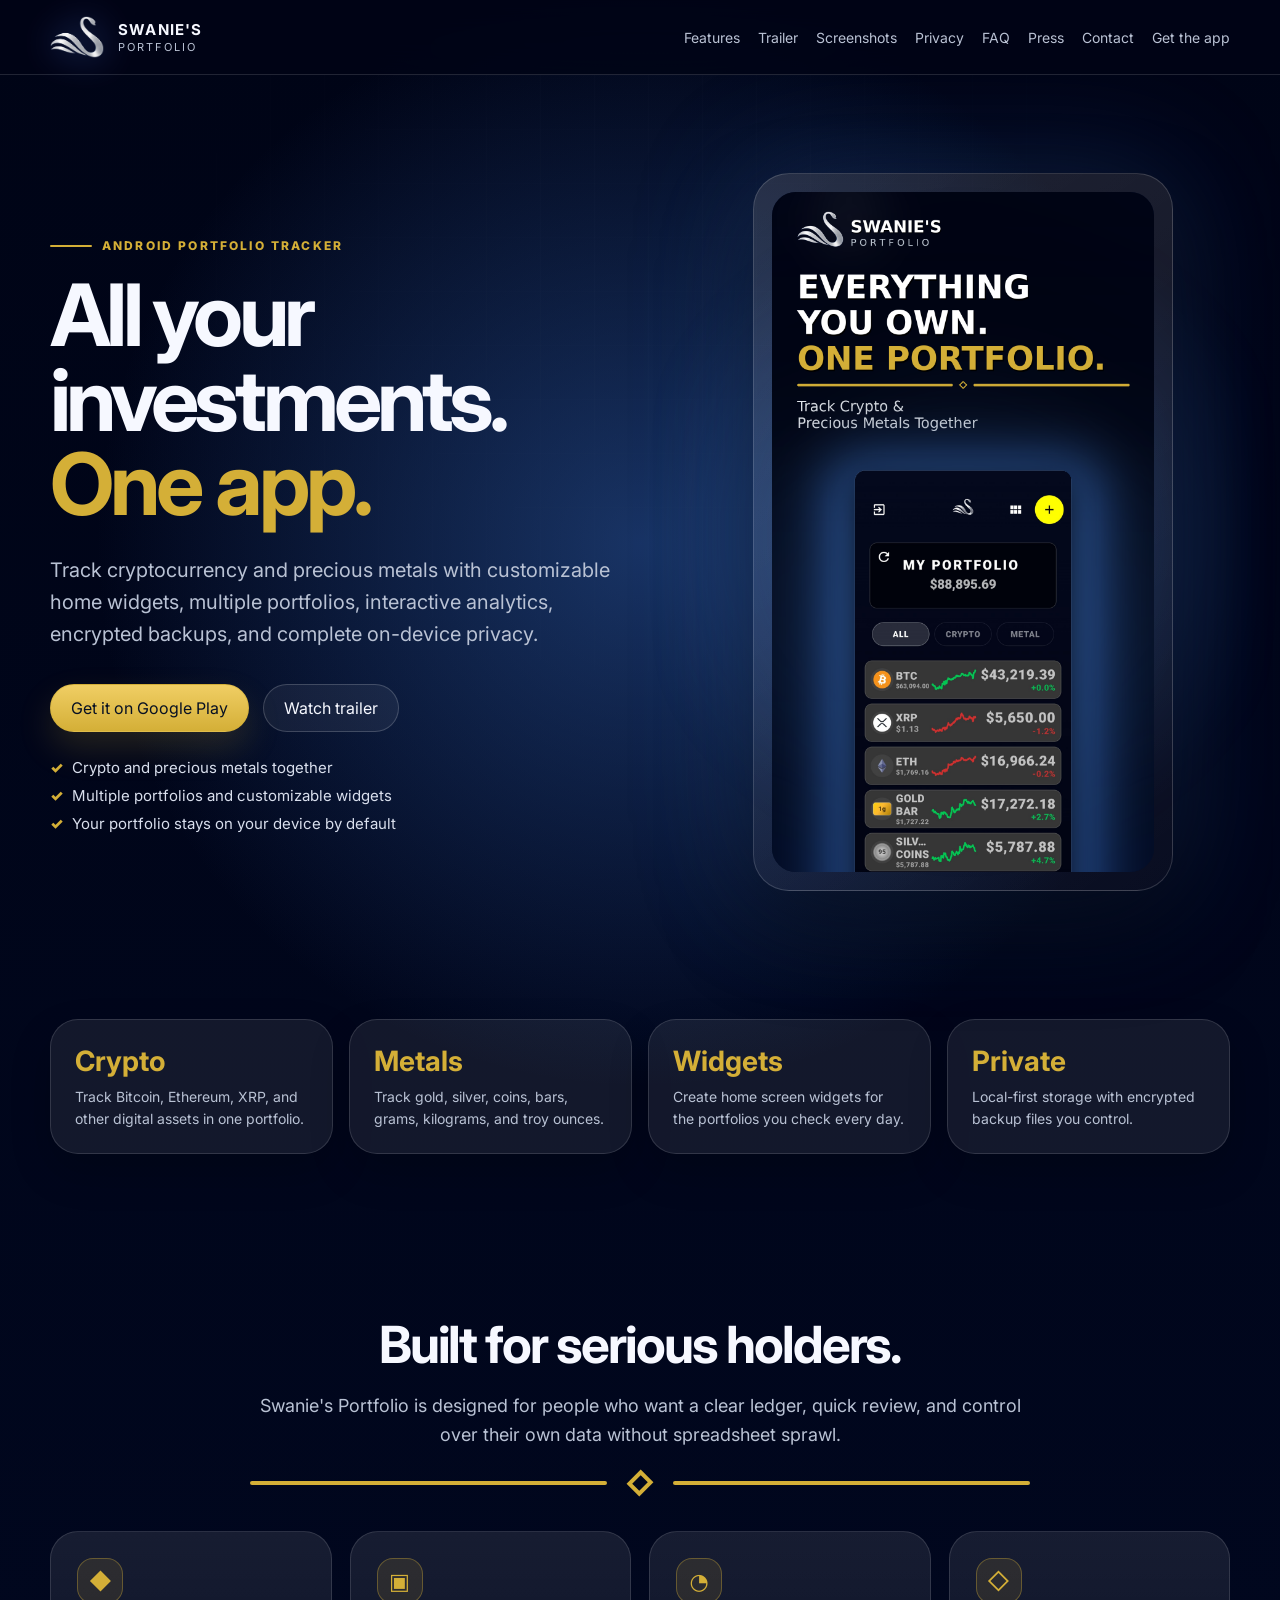
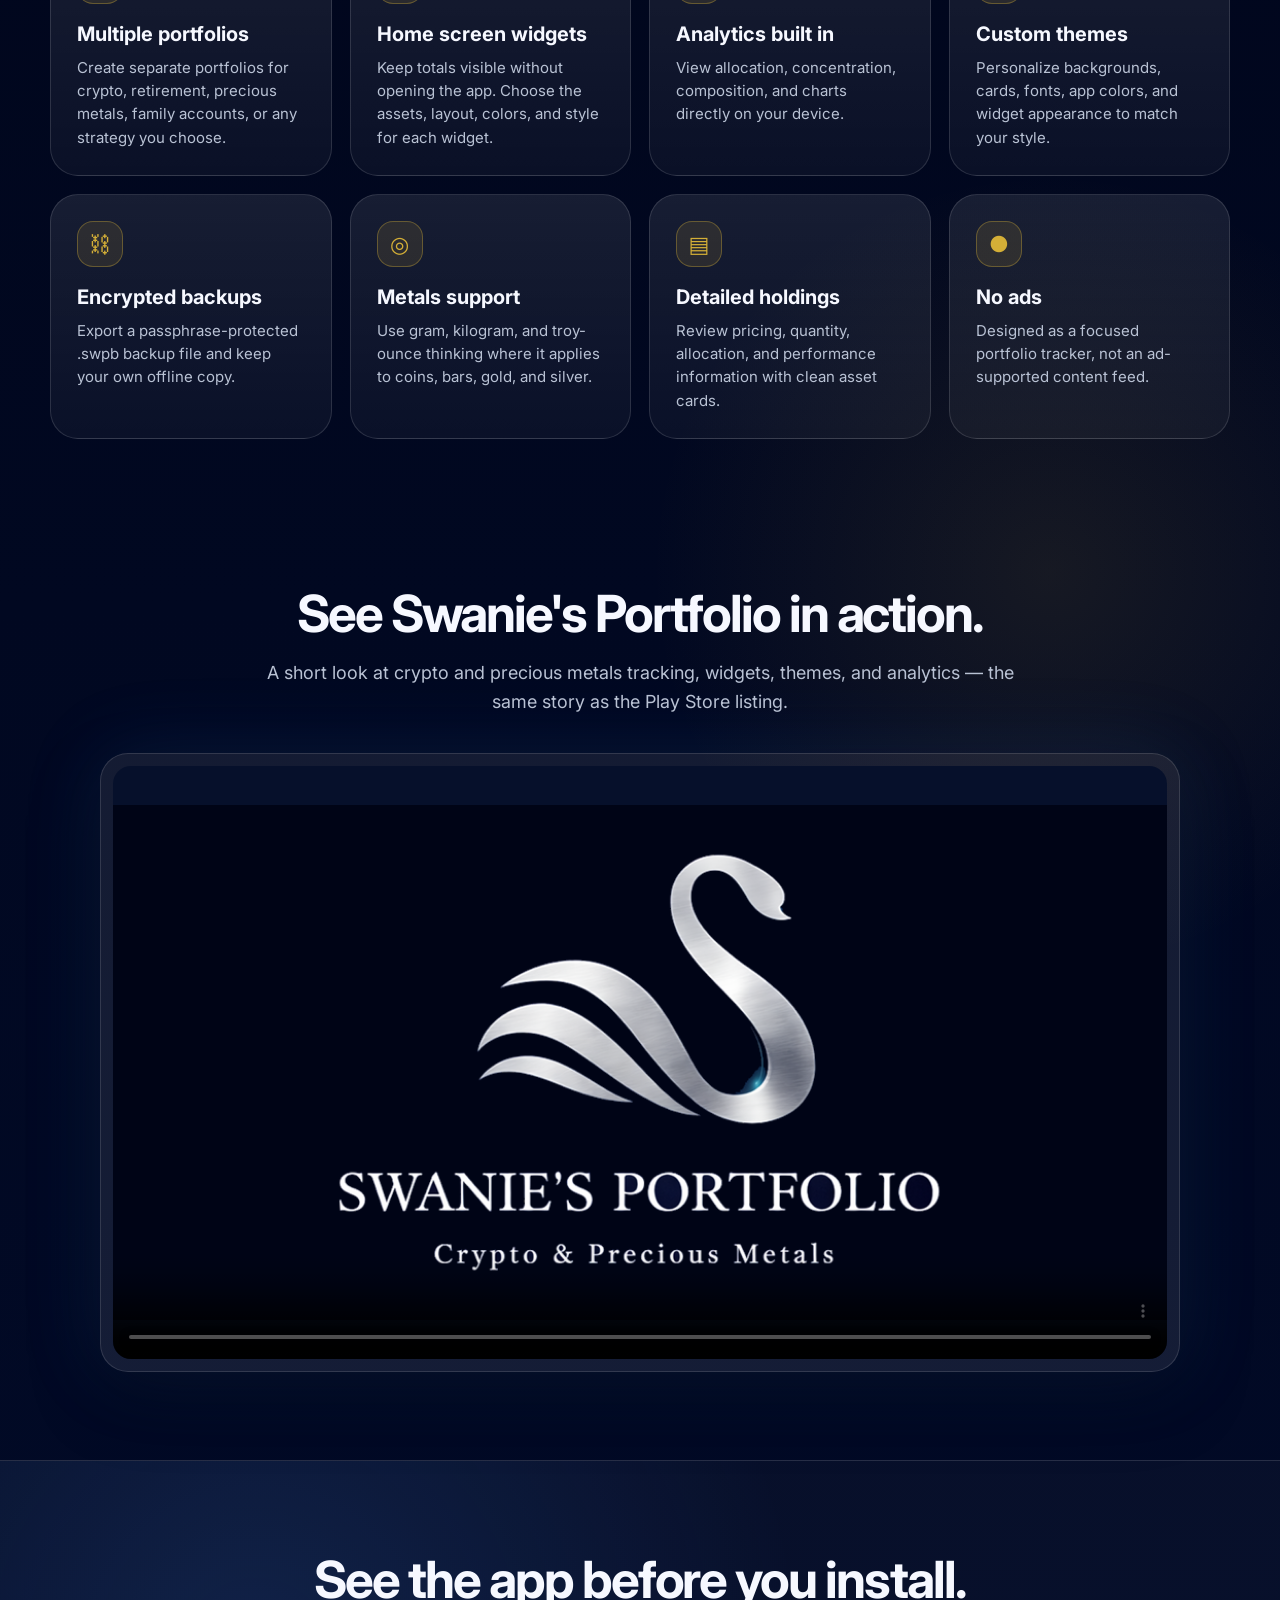
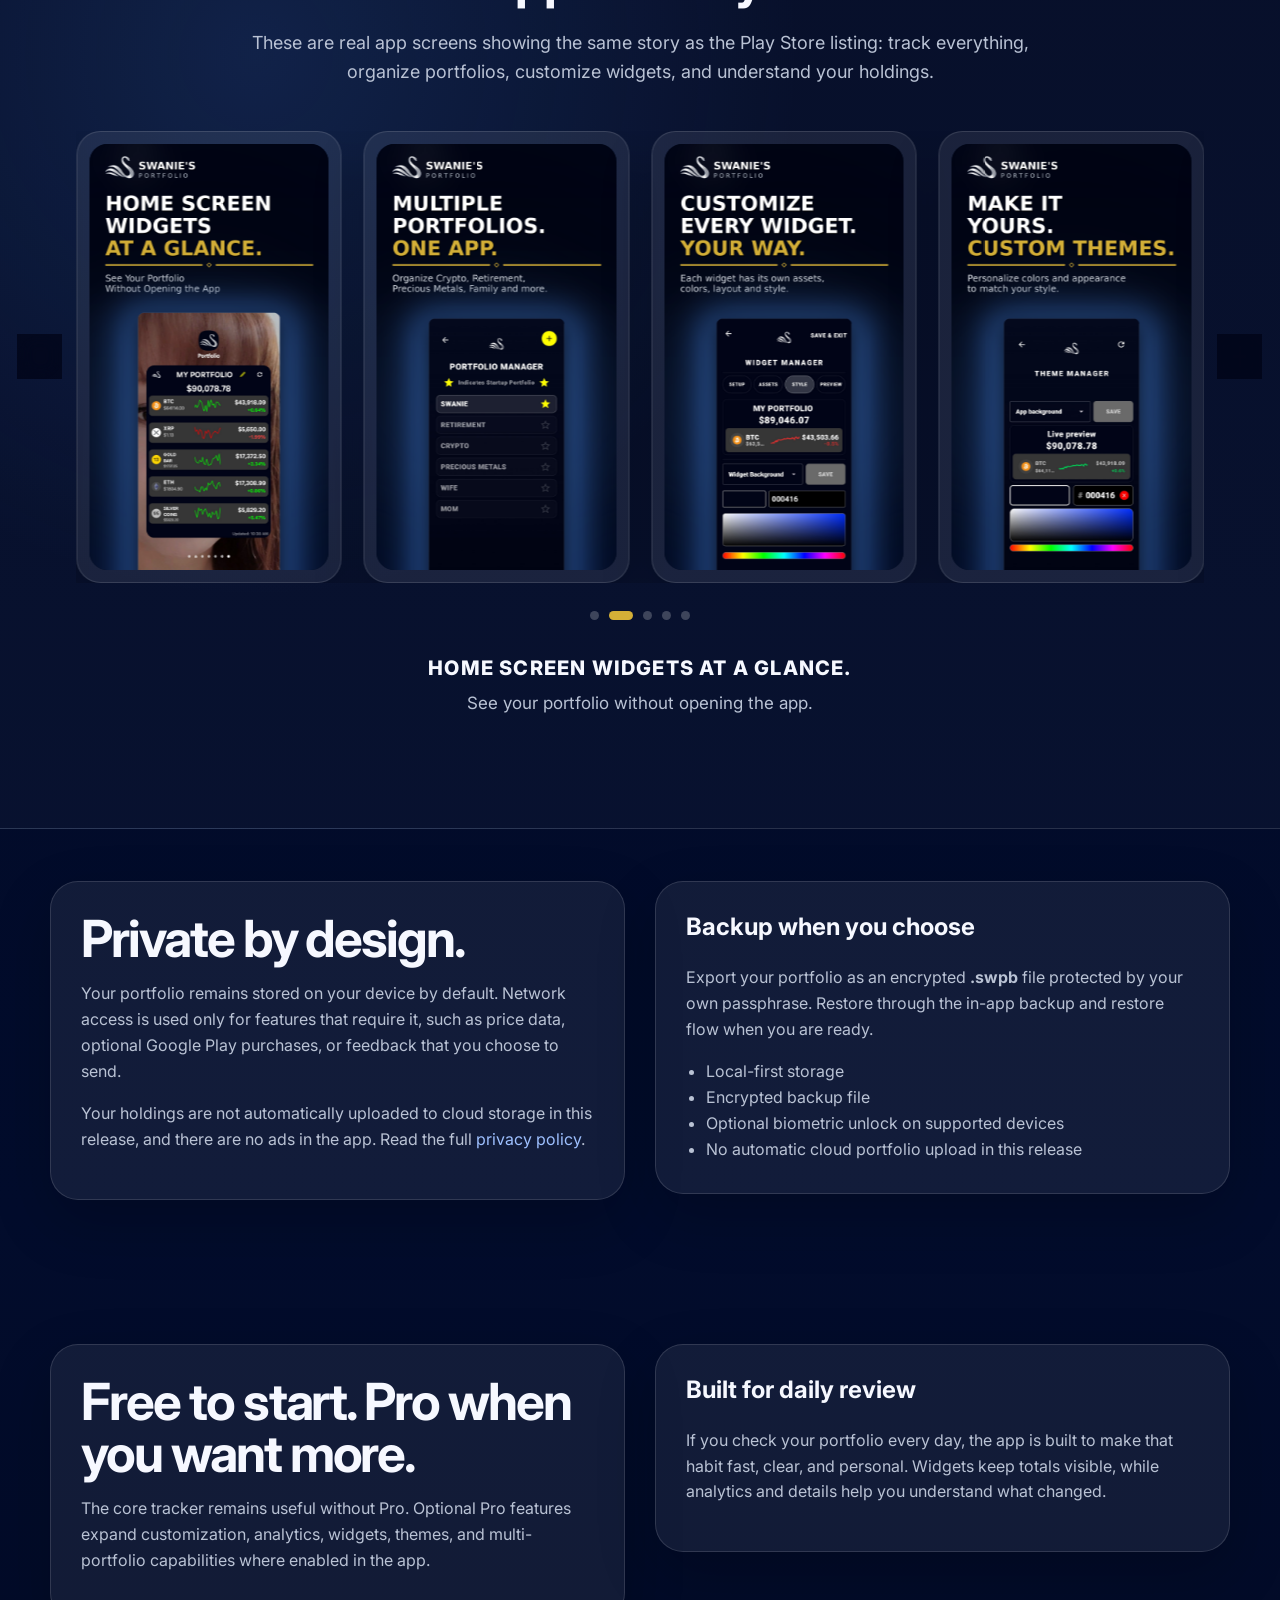
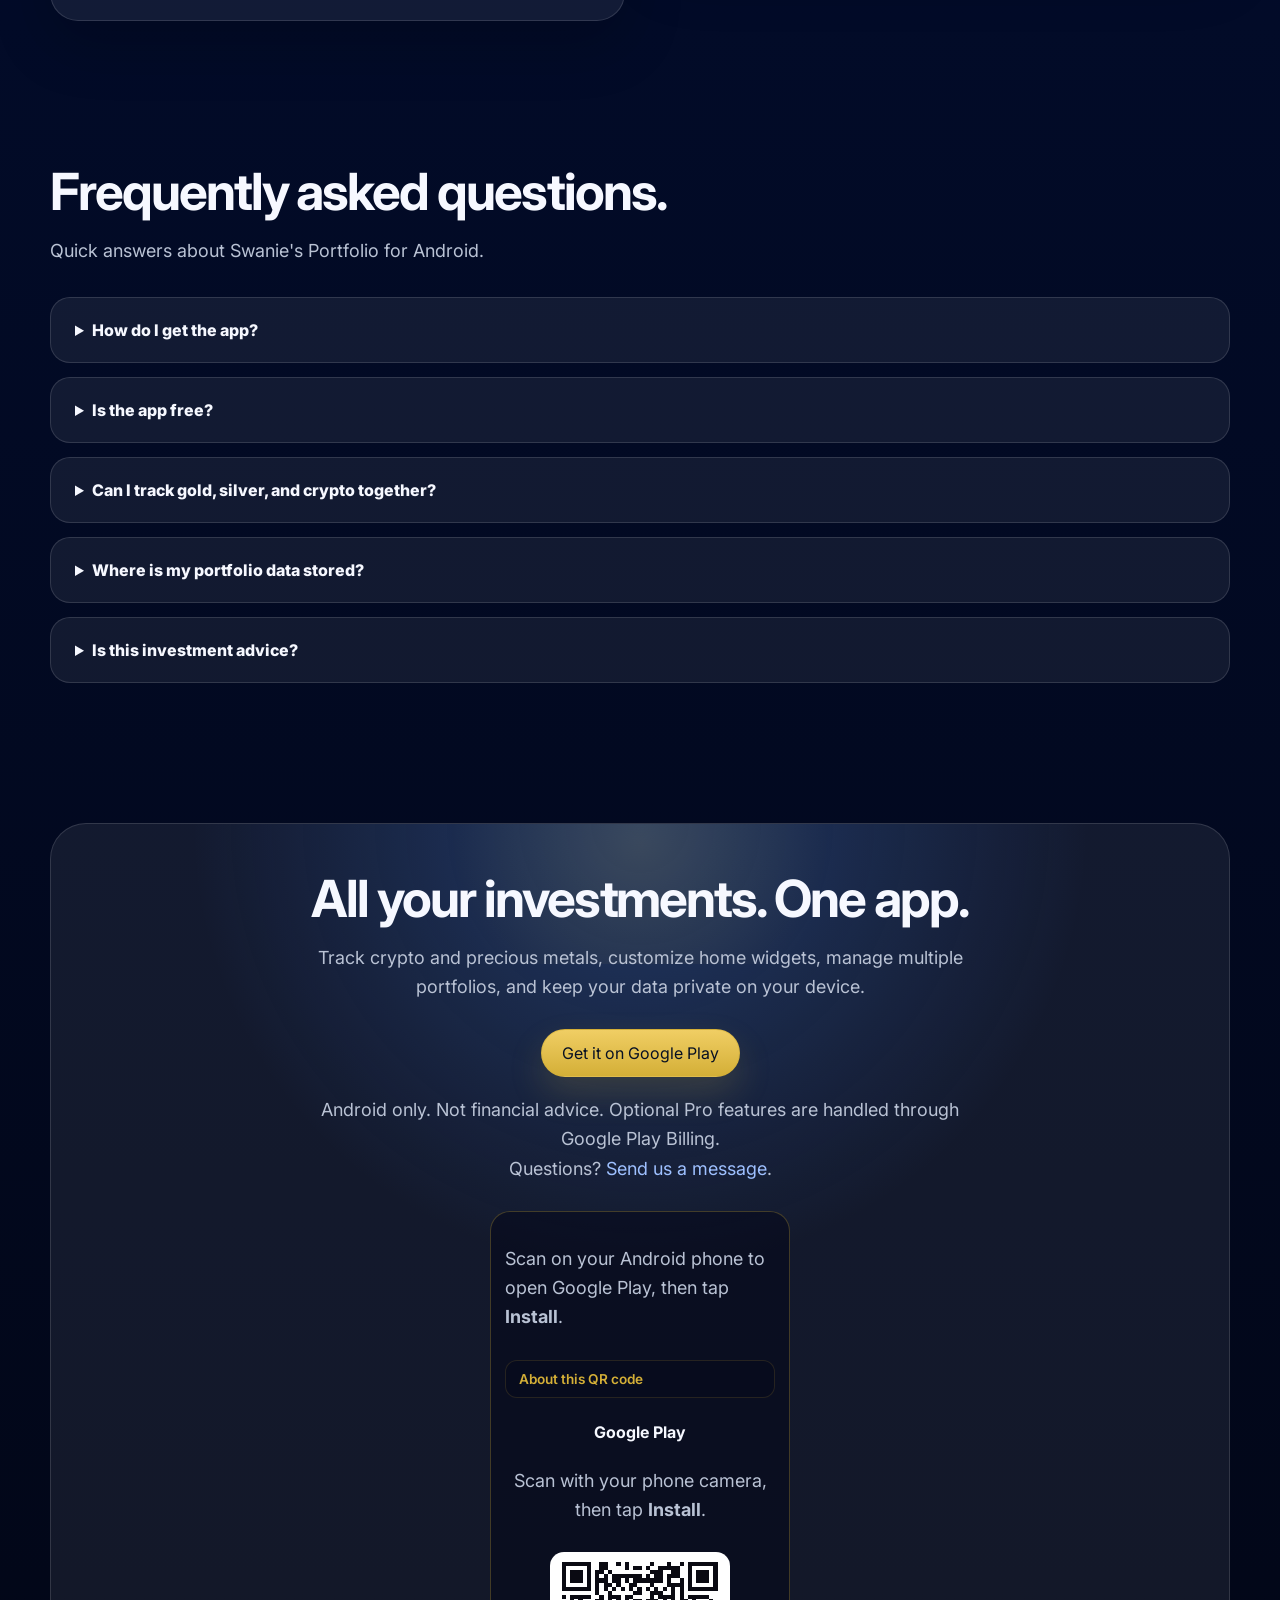
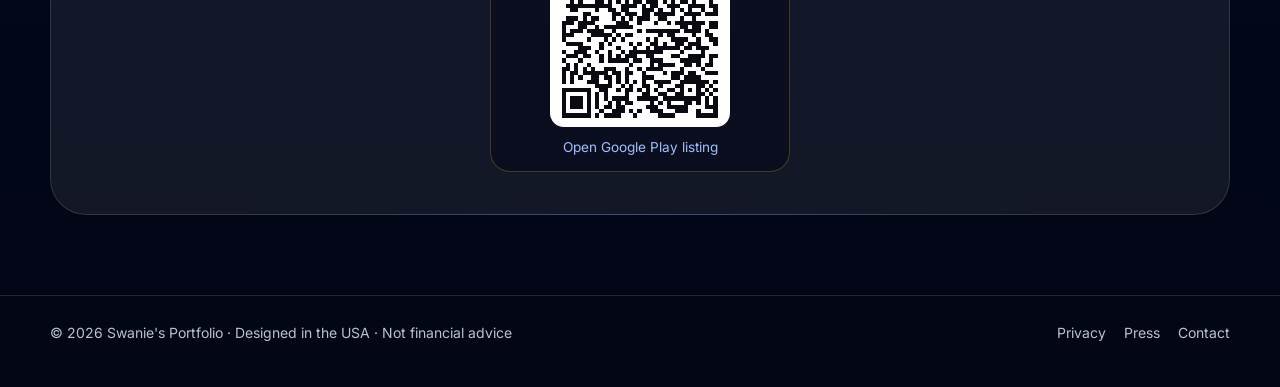
==== website/index.html @ 0652bad6 "Website: add landscape/portrait trailer section Serve landscape trailer on desktop and portrait on m" ====
<!DOCTYPE html>
<html lang="en">
<head>
  <meta charset="UTF-8" />
  <meta name="viewport" content="width=device-width, initial-scale=1" />
  <meta name="description" content="Swanie's Portfolio — Android app to track crypto and precious metals in one portfolio. Local-first vault, home-screen widgets, analytics, and encrypted backup you control." />
  <meta name="theme-color" content="#000416" />
  <link rel="canonical" href="https://swaniedesigns.com/" />
  <meta name="robots" content="index, follow" />
  <!-- Google Search Console: paste token from Search Console → HTML tag; remove comment markers. See docs/SEARCH_CONSOLE_SETUP.md -->
  <!-- <meta name="google-site-verification" content="PASTE_TOKEN_HERE" /> -->
  <meta property="og:type" content="website" />
  <meta property="og:site_name" content="Swanie's Portfolio" />
  <meta property="og:title" content="Swanie's Portfolio — Crypto &amp; precious metals tracker for Android" />
  <meta property="og:description" content="Track crypto and precious metals together. Local-first Android portfolio with widgets, analytics, and encrypted backup on your device." />
  <meta property="og:url" content="https://swaniedesigns.com/" />
  <meta property="og:image" content="https://swaniedesigns.com/play_store_feature_graphic_1024x500.png" />
  <meta property="og:image:width" content="1024" />
  <meta property="og:image:height" content="500" />
  <meta name="twitter:card" content="summary_large_image" />
  <meta name="twitter:title" content="Swanie's Portfolio — Crypto &amp; precious metals" />
  <meta name="twitter:description" content="Android portfolio app for crypto and bullion. Local-first command center for serious holders." />
  <meta name="twitter:image" content="https://swaniedesigns.com/play_store_feature_graphic_1024x500.png" />
  <link rel="icon" type="image/png" href="favicon-tab.png?v=2" />
  <link rel="apple-touch-icon" href="favicon-tab.png?v=2" />
  <title>Swanie's Portfolio — Crypto &amp; precious metals tracker (Android)</title>
  <script type="application/ld+json">
  {
    "@context": "https://schema.org",
    "@graph": [
      {
        "@type": "Organization",
        "@id": "https://swaniedesigns.com/#organization",
        "name": "Swanie Designs",
        "url": "https://swaniedesigns.com/",
        "logo": "https://swaniedesigns.com/play_store_app_icon_512.png"
      },
      {
        "@type": "WebSite",
        "@id": "https://swaniedesigns.com/#website",
        "url": "https://swaniedesigns.com/",
        "name": "Swanie's Portfolio",
        "publisher": { "@id": "https://swaniedesigns.com/#organization" }
      },
      {
        "@type": "SoftwareApplication",
        "name": "Swanie's Portfolio",
        "operatingSystem": "Android",
        "applicationCategory": "FinanceApplication",
        "description": "Local-first Android portfolio tracker for cryptocurrency and precious metals with home-screen widgets, analytics, and encrypted backup.",
        "offers": {
          "@type": "Offer",
          "price": "0",
          "priceCurrency": "USD",
          "availability": "https://schema.org/InStock"
        },
        "downloadUrl": "https://play.google.com/store/apps/details?id=com.swanie.portfolio",
        "softwareVersion": "1.0.30",
        "author": { "@id": "https://swaniedesigns.com/#organization" }
      }
    ]
  }
  </script>
  <link rel="preconnect" href="https://fonts.googleapis.com" />
  <link rel="preconnect" href="https://fonts.gstatic.com" crossorigin />
  <link href="https://fonts.googleapis.com/css2?family=Inter:wght@400;500;600;700;800&display=swap" rel="stylesheet" />
  <link rel="stylesheet" href="styles.css?v=20260712a1" />
</head>
<body>
  <header class="nav">
    <div class="wrap nav-inner">
      <a class="brand" href="#top" aria-label="Swanie's Portfolio home">
        <img src="images/swan-no-background.png" alt="" width="54" height="54" />
        <span class="brand-title"><strong>SWANIE'S</strong><span>PORTFOLIO</span></span>
      </a>
      <nav class="nav-links" aria-label="Main navigation">
        <a href="#features">Features</a>
        <a href="#trailer">Trailer</a>
        <a href="#screenshots">Screenshots</a>
        <a href="privacy.html">Privacy</a>
        <a href="#faq">FAQ</a>
        <a href="press.html">Press</a>
        <a href="contact.html">Contact</a>
        <a href="#download">Get the app</a>
      </nav>
    </div>
  </header>

  <main id="top">
    <section class="hero">
      <div class="wrap hero-grid">
        <div>
          <div class="eyebrow">Android portfolio tracker</div>
          <h1>All your investments.<span>One app.</span></h1>
          <p class="hero-copy">Track cryptocurrency and precious metals with customizable home widgets, multiple portfolios, interactive analytics, encrypted backups, and complete on-device privacy.</p>
          <div class="hero-actions">
            <a class="btn" id="play-cta" href="https://play.google.com/store/apps/details?id=com.swanie.portfolio" target="_blank" rel="noopener">Get it on Google Play</a>
            <a class="btn secondary" href="#trailer">Watch trailer</a>
          </div>
          <div class="trust" aria-label="Key benefits">
            <span>Crypto and precious metals together</span>
            <span>Multiple portfolios and customizable widgets</span>
            <span>Your portfolio stays on your device by default</span>
          </div>
        </div>
        <div class="phone-card" aria-label="Swanie's Portfolio app screenshot">
          <img src="images/PlayStore_01_Everything_You_Own_One_Portfolio.png" alt="Swanie's Portfolio holdings dashboard showing crypto and precious metals" width="1240" height="2208" />
        </div>
      </div>
    </section>

    <section class="stats">
      <div class="wrap stats-grid">
        <div class="stat"><strong>Crypto</strong><span>Track Bitcoin, Ethereum, XRP, and other digital assets in one portfolio.</span></div>
        <div class="stat"><strong>Metals</strong><span>Track gold, silver, coins, bars, grams, kilograms, and troy ounces.</span></div>
        <div class="stat"><strong>Widgets</strong><span>Create home screen widgets for the portfolios you check every day.</span></div>
        <div class="stat"><strong>Private</strong><span>Local-first storage with encrypted backup files you control.</span></div>
      </div>
    </section>

    <section id="features">
      <div class="wrap">
        <div class="section-head center">
          <h2>Built for serious holders.</h2>
          <p>Swanie's Portfolio is designed for people who want a clear ledger, quick review, and control over their own data without spreadsheet sprawl.</p>
          <div class="gold-line"><span class="diamond" aria-hidden="true"></span></div>
        </div>
        <div class="features">
          <article class="feature-card"><div class="icon" aria-hidden="true">◆</div><h3>Multiple portfolios</h3><p>Create separate portfolios for crypto, retirement, precious metals, family accounts, or any strategy you choose.</p></article>
          <article class="feature-card"><div class="icon" aria-hidden="true">▣</div><h3>Home screen widgets</h3><p>Keep totals visible without opening the app. Choose the assets, layout, colors, and style for each widget.</p></article>
          <article class="feature-card"><div class="icon" aria-hidden="true">◔</div><h3>Analytics built in</h3><p>View allocation, concentration, composition, and charts directly on your device.</p></article>
          <article class="feature-card"><div class="icon" aria-hidden="true">◇</div><h3>Custom themes</h3><p>Personalize backgrounds, cards, fonts, app colors, and widget appearance to match your style.</p></article>
          <article class="feature-card"><div class="icon" aria-hidden="true">⛓</div><h3>Encrypted backups</h3><p>Export a passphrase-protected .swpb backup file and keep your own offline copy.</p></article>
          <article class="feature-card"><div class="icon" aria-hidden="true">◎</div><h3>Metals support</h3><p>Use gram, kilogram, and troy-ounce thinking where it applies to coins, bars, gold, and silver.</p></article>
          <article class="feature-card"><div class="icon" aria-hidden="true">▤</div><h3>Detailed holdings</h3><p>Review pricing, quantity, allocation, and performance information with clean asset cards.</p></article>
          <article class="feature-card"><div class="icon" aria-hidden="true">●</div><h3>No ads</h3><p>Designed as a focused portfolio tracker, not an ad-supported content feed.</p></article>
        </div>
      </div>
    </section>

    <section id="trailer" class="trailer">
      <div class="wrap">
        <div class="section-head center">
          <h2>See Swanie's Portfolio in action.</h2>
          <p>A short look at crypto and precious metals tracking, widgets, themes, and analytics — the same story as the Play Store listing.</p>
        </div>
        <div class="trailer-stage" id="trailer-stage">
          <div class="trailer-frame trailer-frame-landscape" data-trailer-variant="landscape">
            <video
              id="trailer-video-landscape"
              class="trailer-video"
              controls
              playsinline
              preload="metadata"
              poster="play_store_feature_graphic_1024x500.png"
              width="1920"
              height="1080"
            >
              <source src="marketing/trailer_landscape_1920x1080.mp4" type="video/mp4" />
            </video>
          </div>
          <div class="trailer-frame trailer-frame-portrait" data-trailer-variant="portrait" hidden>
            <video
              id="trailer-video-portrait"
              class="trailer-video"
              controls
              playsinline
              preload="none"
              poster="images/feature_graphic_vertical_1080x1920.png"
              width="1080"
              height="1920"
            >
              <source src="marketing/trailer_portrait_1080x1920.mp4" type="video/mp4" />
            </video>
          </div>
        </div>
      </div>
    </section>

    <section id="screenshots" class="showcase">
      <div class="wrap">
        <div class="section-head center">
          <h2>See the app before you install.</h2>
          <p>These are real app screens showing the same story as the Play Store listing: track everything, organize portfolios, customize widgets, and understand your holdings.</p>
        </div>
      </div>
      <div class="shot-carousel" id="shot-carousel" tabindex="0" aria-roledescription="carousel" aria-label="App screenshots">
        <div class="shot-carousel-row">
          <button type="button" class="shot-carousel-arrow shot-carousel-prev" aria-label="Previous screenshot" aria-controls="shot-carousel-track">
            <span aria-hidden="true">&#10094;</span>
          </button>
          <div class="shot-carousel-viewport">
            <div class="shot-carousel-track" id="shot-carousel-track">
              <figure class="shot shot-slide" data-title="Everything you own. One portfolio." data-desc="Crypto and precious metals together in one clear view.">
                <button type="button" class="shot-zoom" aria-label="Enlarge screenshot: Everything you own. One portfolio."><img src="images/PlayStore_01_Everything_You_Own_One_Portfolio.png" alt="Everything you own in one portfolio screenshot" width="1240" height="2208" loading="eager" /></button>
              </figure>
              <figure class="shot shot-slide" data-title="Home screen widgets at a glance." data-desc="See your portfolio without opening the app.">
                <button type="button" class="shot-zoom" aria-label="Enlarge screenshot: Home screen widgets at a glance"><img src="images/PlayStore_02_Home_Screen_Widget_FINAL_v2.png" alt="Home screen widget screenshot" width="1240" height="2208" loading="eager" /></button>
              </figure>
              <figure class="shot shot-slide" data-title="Multiple portfolios." data-desc="Retirement, crypto, metals, family, and more.">
                <button type="button" class="shot-zoom" aria-label="Enlarge screenshot: Multiple portfolios"><img src="images/PlayStore_03_Multiple_Portfolios_One_App.png" alt="Multiple portfolios screenshot" width="1240" height="2208" loading="eager" /></button>
              </figure>
              <figure class="shot shot-slide" data-title="Customize every widget." data-desc="Choose assets, colors, layout, and style for each widget.">
                <button type="button" class="shot-zoom" aria-label="Enlarge screenshot: Customize every widget"><img src="images/PlayStore_04_Customize_Every_Widget.png" alt="Customize every widget screenshot" width="1240" height="2208" loading="eager" /></button>
              </figure>
              <figure class="shot shot-slide" data-title="Make it yours. Custom themes." data-desc="Personalize backgrounds, cards, fonts, and app colors.">
                <button type="button" class="shot-zoom" aria-label="Enlarge screenshot: Make it yours. Custom themes."><img src="images/PlayStore_05_Personalize_Your_App.png" alt="Custom themes screenshot" width="1240" height="2208" loading="lazy" /></button>
              </figure>
              <figure class="shot shot-slide" data-title="Powerful analytics built in." data-desc="Allocation, charts, and insights directly on your device.">
                <button type="button" class="shot-zoom" aria-label="Enlarge screenshot: Powerful analytics built in"><img src="images/PlayStore_06_Powerful_Analytics.png" alt="Powerful analytics screenshot" width="1240" height="2208" loading="lazy" /></button>
              </figure>
              <figure class="shot shot-slide" data-title="Visualize your holdings in seconds." data-desc="Understand allocation and diversification at a glance.">
                <button type="button" class="shot-zoom" aria-label="Enlarge screenshot: Visualize your holdings in seconds"><img src="images/PlayStore_07_PieChart.png" alt="Visualize your holdings screenshot" width="1240" height="2208" loading="lazy" /></button>
              </figure>
              <figure class="shot shot-slide" data-title="Detailed holdings at a glance." data-desc="Track every asset with pricing, quantity, and context.">
                <button type="button" class="shot-zoom" aria-label="Enlarge screenshot: Detailed holdings at a glance"><img src="images/PlayStore_08_Detailed_Holdings.png" alt="Detailed holdings screenshot" width="1240" height="2208" loading="lazy" /></button>
              </figure>
            </div>
          </div>
          <button type="button" class="shot-carousel-arrow shot-carousel-next" aria-label="Next screenshot" aria-controls="shot-carousel-track">
            <span aria-hidden="true">&#10095;</span>
          </button>
        </div>
        <div class="shot-carousel-dots" id="shot-carousel-dots" role="tablist" aria-label="Screenshot pages"></div>
        <div class="shot-carousel-caption" aria-live="polite">
          <h3 class="shot-caption-title" id="shot-caption-title">Everything you own. One portfolio.</h3>
          <p class="shot-caption-desc" id="shot-caption-desc">Crypto and precious metals together in one clear view.</p>
        </div>
      </div>
    </section>

    <section id="privacy">
      <div class="wrap split">
        <div class="panel">
          <h2>Private by design.</h2>
          <p>Your portfolio remains stored on your device by default. Network access is used only for features that require it, such as price data, optional Google Play purchases, or feedback that you choose to send.</p>
          <p>Your holdings are not automatically uploaded to cloud storage in this release, and there are no ads in the app. Read the full <a href="privacy.html" style="color:var(--link)">privacy policy</a>.</p>
        </div>
        <div class="panel">
          <h3>Backup when you choose</h3>
          <p>Export your portfolio as an encrypted <strong>.swpb</strong> file protected by your own passphrase. Restore through the in-app backup and restore flow when you are ready.</p>
          <ul>
            <li>Local-first storage</li>
            <li>Encrypted backup file</li>
            <li>Optional biometric unlock on supported devices</li>
            <li>No automatic cloud portfolio upload in this release</li>
          </ul>
        </div>
      </div>
    </section>

    <section id="pro">
      <div class="wrap split">
        <div class="panel">
          <h2>Free to start. Pro when you want more.</h2>
          <p>The core tracker remains useful without Pro. Optional Pro features expand customization, analytics, widgets, themes, and multi-portfolio capabilities where enabled in the app.</p>
        </div>
        <div class="panel">
          <h3>Built for daily review</h3>
          <p>If you check your portfolio every day, the app is built to make that habit fast, clear, and personal. Widgets keep totals visible, while analytics and details help you understand what changed.</p>
        </div>
      </div>
    </section>

    <section id="faq">
      <div class="wrap">
        <div class="section-head">
          <h2>Frequently asked questions.</h2>
          <p>Quick answers about Swanie's Portfolio for Android.</p>
        </div>
        <div class="faq">
          <details><summary>How do I get the app?</summary><p>Swanie's Portfolio is available on <a href="https://play.google.com/store/apps/details?id=com.swanie.portfolio" style="color:var(--link)">Google Play</a> for Android. Use the Google Play button on this page to open the store listing.</p></details>
          <details><summary>Is the app free?</summary><p>Yes. The app is free to install. Optional Pro features are available through Google Play Billing where offered.</p></details>
          <details><summary>Can I track gold, silver, and crypto together?</summary><p>Yes. The app supports cryptocurrency and precious metals in one portfolio, including metals units such as grams, kilograms, and troy ounces.</p></details>
          <details><summary>Where is my portfolio data stored?</summary><p>Portfolio data is stored locally on your device by default. You can export an encrypted backup file when you want your own backup copy.</p></details>
          <details><summary>Is this investment advice?</summary><p>No. Swanie's Portfolio is a tracking and organization tool. It is not a broker, bank, or investment adviser. Always verify critical decisions independently.</p></details>
        </div>
      </div>
    </section>

    <section id="download" class="cta">
      <div class="wrap">
        <div class="cta-box">
          <h2>All your investments. One app.</h2>
          <p>Track crypto and precious metals, customize home widgets, manage multiple portfolios, and keep your data private on your device.</p>
          <a class="btn" id="play-cta-bottom" href="https://play.google.com/store/apps/details?id=com.swanie.portfolio" target="_blank" rel="noopener">Get it on Google Play</a>
          <p class="note">Android only. Not financial advice. Optional Pro features are handled through Google Play Billing.<br />Questions? <a href="contact.html" style="color:var(--link)">Send us a message</a>.</p>
          <div class="qr-deck" id="qr-deck">
            <p class="qr-deck-intro">Scan on your Android phone to open Google Play, then tap <strong>Install</strong>.</p>
            <details class="qr-help">
              <summary>About this QR code</summary>
              <div class="qr-help-body">
                <p>The code is drawn in your browser with <strong>QRCode.js</strong> (<code>website/js/qrcode.min.js</code>). No third-party QR image API is called.</p>
              </div>
            </details>
            <div class="qr-card">
              <h4 class="qr-card-title">Google Play</h4>
              <p class="qr-card-sub">Scan with your phone camera, then tap <strong>Install</strong>.</p>
              <div class="tester-qr-frame">
                <div id="tester-qr-host" class="qr-host" aria-label="QR code for Google Play listing"></div>
              </div>
              <a id="tester-qr-fallback" class="tester-qr-link" href="https://play.google.com/store/apps/details?id=com.swanie.portfolio">Open Google Play listing</a>
            </div>
          </div>
        </div>
      </div>
    </section>
  </main>

  <dialog id="shot-lightbox" class="shot-lightbox" aria-label="Enlarged screenshot">
    <button type="button" class="shot-lightbox-close" aria-label="Close enlarged screenshot">&times;</button>
    <img src="" alt="" id="shot-lightbox-img" />
  </dialog>

  <footer class="footer">
    <div class="wrap footer-inner">
      <div>© <span id="y"></span> Swanie's Portfolio · Designed in the USA · Not financial advice</div>
      <div>
        <a href="privacy.html">Privacy</a>
        <a href="press.html">Press</a>
        <a href="contact.html">Contact</a>
      </div>
    </div>
  </footer>

  <script src="js/qrcode.min.js"></script>
  <script src="js/shot-carousel.js?v=20260709e1"></script>
  <script>
    const PLAY_URL = "https://play.google.com/store/apps/details?id=com.swanie.portfolio";

    function wireCta(id, url) {
      const el = document.getElementById(id);
      if (!el || !url || !/^https?:\/\//.test(url)) return;
      el.href = url;
    }

    wireCta("play-cta", PLAY_URL);
    wireCta("play-cta-bottom", PLAY_URL);
    document.getElementById("y").textContent = new Date().getFullYear();

    function qrPixelSize(hostEl) {
      var frame = hostEl && hostEl.closest ? hostEl.closest(".tester-qr-frame") : null;
      if (frame && frame.getBoundingClientRect) {
        var w = Math.floor(frame.getBoundingClientRect().width);
        if (w > 24) return Math.max(108, Math.min(168, w - 24));
      }
      return 148;
    }

    function drawQr(hostId, text) {
      var el = document.getElementById(hostId);
      if (!el || typeof QRCode === "undefined") return;
      el.innerHTML = "";
      new QRCode(el, {
        text: text,
        width: qrPixelSize(el),
        height: qrPixelSize(el),
        colorDark: "#0a0a12",
        colorLight: "#ffffff",
        correctLevel: QRCode.CorrectLevel.M
      });
    }

    function wireTesterQr(url) {
      var fallback = document.getElementById("tester-qr-fallback");
      if (url && /^https?:\/\//.test(url)) {
        drawQr("tester-qr-host", url);
        if (fallback) fallback.href = url;
      }
    }

    wireTesterQr(PLAY_URL);

    var qrResizeTimer = null;
    window.addEventListener("resize", function () {
      window.clearTimeout(qrResizeTimer);
      qrResizeTimer = window.setTimeout(function () { wireTesterQr(PLAY_URL); }, 200);
    }, { passive: true });

    (function wireTrailerVariants() {
      var landscapeFrame = document.querySelector('[data-trailer-variant="landscape"]');
      var portraitFrame = document.querySelector('[data-trailer-variant="portrait"]');
      var landscapeVideo = document.getElementById("trailer-video-landscape");
      var portraitVideo = document.getElementById("trailer-video-portrait");
      if (!landscapeFrame || !portraitFrame || !landscapeVideo || !portraitVideo) return;

      var mq = window.matchMedia("(max-width: 560px)");

      function pause(video) {
        if (!video) return;
        try { video.pause(); } catch (e) {}
      }

      function syncVariant() {
        var usePortrait = mq.matches;
        landscapeFrame.hidden = usePortrait;
        portraitFrame.hidden = !usePortrait;
        if (usePortrait) {
          pause(landscapeVideo);
          if (portraitVideo.preload === "none") portraitVideo.preload = "metadata";
        } else {
          pause(portraitVideo);
        }
      }

      syncVariant();
      if (mq.addEventListener) mq.addEventListener("change", syncVariant);
      else if (mq.addListener) mq.addListener(syncVariant);
    })();

    (function wireShotLightbox() {
      var dialog = document.getElementById("shot-lightbox");
      var lightboxImg = document.getElementById("shot-lightbox-img");
      var closeBtn = dialog && dialog.querySelector(".shot-lightbox-close");
      if (!dialog || !lightboxImg || !closeBtn) return;

      function openFromThumb(thumb) {
        lightboxImg.src = thumb.src;
        lightboxImg.alt = thumb.alt;
        if (typeof dialog.showModal === "function") dialog.showModal();
      }

      document.querySelectorAll(".shot-zoom").forEach(function (btn) {
        btn.addEventListener("click", function () {
          var thumb = btn.querySelector("img");
          if (thumb) openFromThumb(thumb);
        });
      });

      closeBtn.addEventListener("click", function () { dialog.close(); });
      dialog.addEventListener("click", function (e) {
        if (e.target === dialog) dialog.close();
      });
      dialog.addEventListener("cancel", function () { lightboxImg.src = ""; });
    })();
  </script>
</body>
</html>
---- website/styles.css ----
/* Swanie's Portfolio — navy & gold brand theme (2026) */

:root {
  --bg: #000416;
  --bg2: #020c2c;
  --card: rgba(255, 255, 255, 0.075);
  --line: rgba(255, 255, 255, 0.13);
  --text: #f6f8ff;
  --muted: #b9c2d4;
  --gold: #d4af37;
  --link: #9ec0ff;
  --shadow: rgba(0, 0, 0, 0.45);
  --max: 1180px;
  --radius: 28px;
  --ease-out: cubic-bezier(0.22, 0.61, 0.36, 1);
  --hover-dur: 0.28s;
}

*,
*::before,
*::after {
  box-sizing: border-box;
}

html {
  scroll-behavior: smooth;
  scroll-padding-top: 84px;
}

body {
  margin: 0;
  font-family: Inter, ui-sans-serif, system-ui, -apple-system, BlinkMacSystemFont, "Segoe UI", Roboto, Arial, sans-serif;
  color: var(--text);
  background:
    radial-gradient(circle at 50% 8%, rgba(58, 116, 205, 0.42), transparent 34rem),
    radial-gradient(circle at 82% 32%, rgba(212, 175, 55, 0.1), transparent 25rem),
    linear-gradient(180deg, var(--bg), var(--bg2) 65%, #020615);
  overflow-x: hidden;
}

a {
  color: inherit;
  text-decoration: none;
}

img {
  max-width: 100%;
  display: block;
}

.wrap {
  width: min(var(--max), calc(100% - 36px));
  margin: 0 auto;
}

/* Navigation */
.nav {
  position: sticky;
  top: 0;
  z-index: 20;
  backdrop-filter: blur(18px);
  background: rgba(0, 4, 22, 0.78);
  border-bottom: 1px solid var(--line);
}

.nav-inner {
  min-height: 74px;
  display: flex;
  align-items: center;
  justify-content: space-between;
  gap: 22px;
}

.brand {
  display: flex;
  align-items: center;
  gap: 14px;
  min-width: 220px;
  transition: opacity var(--hover-dur) var(--ease-out);
}

.brand img {
  width: 54px;
  height: 54px;
  object-fit: contain;
  filter: drop-shadow(0 0 18px rgba(88, 145, 255, 0.45));
  transition: filter var(--hover-dur) var(--ease-out);
}

.brand-title {
  line-height: 1;
}

.brand-title strong {
  display: block;
  letter-spacing: 0.08em;
  font-size: 15px;
}

.brand-title span {
  display: block;
  margin-top: 5px;
  letter-spacing: 0.18em;
  color: var(--muted);
  font-size: 11px;
}

.nav-links {
  display: flex;
  align-items: center;
  justify-content: flex-end;
  gap: 18px;
  color: var(--muted);
  font-size: 14px;
}

.nav-links a {
  position: relative;
  transition: color var(--hover-dur) var(--ease-out);
}

.nav-links a:not([aria-current="page"])::after {
  content: "";
  position: absolute;
  left: 0;
  right: 0;
  bottom: -5px;
  height: 2px;
  border-radius: 99px;
  background: var(--gold);
  transform: scaleX(0);
  transition: transform var(--hover-dur) var(--ease-out);
}

.nav-links a:not([aria-current="page"]):hover::after,
.nav-links a:not([aria-current="page"]):focus-visible::after {
  transform: scaleX(1);
}

.nav-links a[aria-current="page"] {
  font-weight: 700;
  color: var(--text);
}

.nav-links a:hover {
  color: var(--text);
}

/* Buttons */
.btn {
  display: inline-flex;
  align-items: center;
  justify-content: center;
  gap: 10px;
  min-height: 48px;
  padding: 0 20px;
  border-radius: 999px;
  border: 1px solid rgba(212, 175, 55, 0.52);
  background: linear-gradient(180deg, #f0ce64, var(--gold));
  color: #071023;
  font-weight: 800;
  box-shadow: 0 16px 34px rgba(212, 175, 55, 0.17);
  white-space: nowrap;
  cursor: pointer;
  font: inherit;
  transition:
    transform var(--hover-dur) var(--ease-out),
    box-shadow var(--hover-dur) var(--ease-out),
    border-color var(--hover-dur) var(--ease-out),
    background var(--hover-dur) var(--ease-out),
    filter var(--hover-dur) var(--ease-out);
}

.btn.secondary,
.btn-secondary {
  color: var(--text);
  border-color: rgba(255, 255, 255, 0.18);
  background: rgba(255, 255, 255, 0.06);
  box-shadow: none;
}

.btn:disabled {
  opacity: 0.65;
  cursor: wait;
}

/* Hero */
.hero {
  position: relative;
  padding: 98px 0 96px;
}

.hero::before {
  content: "";
  position: absolute;
  inset: 0;
  pointer-events: none;
  background:
    linear-gradient(90deg, rgba(255, 255, 255, 0.035) 1px, transparent 1px),
    linear-gradient(180deg, rgba(255, 255, 255, 0.025) 1px, transparent 1px);
  background-size: 54px 54px;
  mask-image: radial-gradient(circle at 50% 18%, black, transparent 72%);
  opacity: 0.33;
}

.hero-grid {
  position: relative;
  display: grid;
  grid-template-columns: 1.05fr 0.95fr;
  gap: 56px;
  align-items: center;
}

.eyebrow {
  display: inline-flex;
  align-items: center;
  gap: 10px;
  color: var(--gold);
  text-transform: uppercase;
  letter-spacing: 0.18em;
  font-size: 12px;
  font-weight: 800;
  margin-bottom: 20px;
}

.eyebrow::before {
  content: "";
  width: 42px;
  height: 2px;
  background: var(--gold);
  border-radius: 99px;
}

h1 {
  margin: 0;
  font-size: clamp(48px, 7vw, 86px);
  line-height: 0.98;
  letter-spacing: -0.055em;
}

h1 span {
  display: block;
  color: var(--gold);
  letter-spacing: -0.045em;
}

.hero-copy {
  margin: 28px 0 0;
  color: var(--muted);
  font-size: 20px;
  line-height: 1.6;
  max-width: 650px;
}

.hero-actions {
  display: flex;
  flex-wrap: wrap;
  gap: 14px;
  margin-top: 34px;
}

.trust {
  margin-top: 26px;
  color: #d9dfed;
  display: grid;
  gap: 9px;
  font-size: 15px;
}

.trust span::before {
  content: "✓";
  color: var(--gold);
  font-weight: 900;
  margin-right: 9px;
}

.phone-card {
  position: relative;
  max-width: 420px;
  margin: 0 auto;
  padding: 18px;
  border-radius: 36px;
  background: linear-gradient(145deg, rgba(255, 255, 255, 0.13), rgba(255, 255, 255, 0.035));
  border: 1px solid rgba(255, 255, 255, 0.16);
  box-shadow: 0 40px 90px var(--shadow), 0 0 120px rgba(58, 116, 205, 0.28);
  transition:
    border-color var(--hover-dur) var(--ease-out),
    box-shadow var(--hover-dur) var(--ease-out),
    transform var(--hover-dur) var(--ease-out);
}

.phone-card::before {
  content: "";
  position: absolute;
  inset: -70px;
  z-index: -1;
  background: radial-gradient(circle, rgba(58, 116, 205, 0.37), transparent 64%);
  filter: blur(20px);
}

.phone-card img {
  border-radius: 24px;
  width: 100%;
  height: auto;
  object-fit: contain;
  background: #06102b;
}

/* Stats */
.stats {
  padding: 32px 0 88px;
}

.stats-grid {
  display: grid;
  grid-template-columns: repeat(4, 1fr);
  gap: 16px;
}

.stat {
  padding: 24px;
  border-radius: var(--radius);
  background: var(--card);
  border: 1px solid var(--line);
  box-shadow: 0 18px 40px rgba(0, 0, 0, 0.18);
  transition:
    border-color var(--hover-dur) var(--ease-out),
    background var(--hover-dur) var(--ease-out),
    box-shadow var(--hover-dur) var(--ease-out),
    transform var(--hover-dur) var(--ease-out);
}

.stat strong {
  display: block;
  font-size: 28px;
  color: var(--gold);
  margin-bottom: 8px;
}

.stat span {
  color: var(--muted);
  font-size: 14px;
  line-height: 1.45;
}

/* Sections */
section {
  padding: 72px 0;
}

#features {
  padding: 76px 0 68px;
}

#features .section-head {
  margin-bottom: 0;
}

#features .section-head p {
  margin-top: 20px;
}

#features .gold-line {
  margin-top: 30px;
}

#features .features {
  margin-top: 44px;
}

#privacy {
  padding-top: 52px;
}

.section-head {
  max-width: 780px;
  margin-bottom: 32px;
}

.section-head.center {
  text-align: center;
  margin-left: auto;
  margin-right: auto;
}

h2 {
  margin: 0;
  font-size: clamp(34px, 4vw, 56px);
  line-height: 1.03;
  letter-spacing: -0.04em;
}

.section-head p {
  margin: 18px 0 0;
  color: var(--muted);
  font-size: 18px;
  line-height: 1.65;
}

.gold-line {
  width: 100%;
  height: 7px;
  display: flex;
  align-items: center;
  justify-content: center;
  margin: 28px 0 0;
}

.gold-line::before,
.gold-line::after {
  content: "";
  height: 4px;
  width: min(42vw, 430px);
  background: var(--gold);
  border-radius: 99px;
}

.diamond {
  width: 20px;
  height: 20px;
  transform: rotate(45deg);
  border: 4px solid var(--gold);
  margin: 0 24px;
}

/* Features */
.features {
  display: grid;
  grid-template-columns: repeat(4, 1fr);
  gap: 18px;
  align-items: stretch;
}

.feature-card {
  display: flex;
  flex-direction: column;
  height: 100%;
  padding: 26px;
  border-radius: var(--radius);
  background: linear-gradient(180deg, rgba(255, 255, 255, 0.09), rgba(255, 255, 255, 0.04));
  border: 1px solid var(--line);
  transition:
    border-color var(--hover-dur) var(--ease-out),
    background var(--hover-dur) var(--ease-out),
    box-shadow var(--hover-dur) var(--ease-out),
    transform var(--hover-dur) var(--ease-out);
}

.feature-card .icon {
  width: 46px;
  height: 46px;
  display: grid;
  place-items: center;
  border-radius: 16px;
  background: rgba(212, 175, 55, 0.12);
  border: 1px solid rgba(212, 175, 55, 0.35);
  color: var(--gold);
  font-size: 22px;
  margin-bottom: 18px;
  transition:
    background var(--hover-dur) var(--ease-out),
    border-color var(--hover-dur) var(--ease-out),
    box-shadow var(--hover-dur) var(--ease-out);
}

.feature-card h3 {
  margin: 0 0 10px;
  font-size: 20px;
}

.feature-card p {
  margin: 0;
  color: var(--muted);
  line-height: 1.55;
  font-size: 15px;
  flex: 1;
}

/* Trailer */
.trailer {
  padding: 80px 0 88px;
}

.trailer .section-head {
  margin-bottom: 36px;
}

.trailer-stage {
  max-width: 1080px;
  margin: 0 auto;
}

.trailer-frame {
  border-radius: 28px;
  padding: 12px;
  background: rgba(255, 255, 255, 0.08);
  border: 1px solid var(--line);
  box-shadow: 0 28px 70px rgba(0, 0, 0, 0.28), 0 0 80px rgba(58, 116, 205, 0.16);
}

.trailer-frame-portrait {
  max-width: 360px;
  margin: 0 auto;
}

.trailer-video {
  display: block;
  width: 100%;
  height: auto;
  border-radius: 18px;
  background: #06102b;
}

.trailer-frame-landscape .trailer-video {
  aspect-ratio: 16 / 9;
  object-fit: contain;
}

.trailer-frame-portrait .trailer-video {
  aspect-ratio: 9 / 16;
  object-fit: contain;
}

/* Screenshots — carousel */
.showcase {
  padding: 92px 0 100px;
  background:
    radial-gradient(circle at 20% 20%, rgba(58, 116, 205, 0.18), transparent 34rem),
    rgba(255, 255, 255, 0.025);
  border-top: 1px solid var(--line);
  border-bottom: 1px solid var(--line);
}

.showcase .section-head {
  margin-bottom: 44px;
}

.showcase .section-head p {
  margin-top: 22px;
}

.shot-carousel {
  --shot-visible: 4;
  --shot-gap: 22px;
  --shot-carousel-max: 1520px;
  width: min(var(--shot-carousel-max), calc(100% - 36px));
  margin: 0 auto;
}

.shot-carousel-row {
  display: grid;
  grid-template-columns: auto minmax(0, 1fr) auto;
  align-items: center;
  gap: 14px;
}

.shot-carousel-viewport {
  overflow: hidden;
  touch-action: pan-y pinch-zoom;
  min-width: 0;
}

.shot-carousel-track {
  display: flex;
  gap: var(--shot-gap);
  transition: transform 680ms cubic-bezier(0.22, 0.61, 0.36, 1);
  will-change: transform;
}

.shot-carousel.is-dragging .shot-carousel-track {
  transition: none;
}

.shot-slide {
  flex: 0 0 var(--shot-slide-width, 280px);
  min-width: 0;
  margin: 0;
}

.shot {
  border-radius: 24px;
  padding: 12px;
  background: rgba(255, 255, 255, 0.08);
  border: 1px solid var(--line);
  box-shadow: 0 24px 50px rgba(0, 0, 0, 0.23);
  transition:
    border-color var(--hover-dur) var(--ease-out),
    box-shadow var(--hover-dur) var(--ease-out),
    transform var(--hover-dur) var(--ease-out);
}

.shot-zoom {
  display: block;
  width: 100%;
  padding: 0;
  border: 0;
  background: transparent;
  border-radius: 18px;
  cursor: zoom-in;
  font: inherit;
  color: inherit;
}

.shot-zoom:focus-visible {
  outline: 2px solid var(--link);
  outline-offset: 3px;
}

.shot img {
  border-radius: 18px;
  width: 100%;
  height: auto;
  object-fit: contain;
  background: #071023;
}

.shot-carousel-arrow {
  position: static;
  transform: none;
  flex-shrink: 0;
  width: 44px;
  height: 44px;
  display: grid;
  place-items: center;
  border-radius: 999px;
  border: 1px solid rgba(255, 255, 255, 0.18);
  background: rgba(0, 4, 22, 0.72);
  color: var(--text);
  font-size: 18px;
  cursor: pointer;
  backdrop-filter: blur(8px);
  transition: border-color 0.2s ease, color 0.2s ease, background 0.2s ease;
}

.shot-carousel-arrow:hover {
  border-color: rgba(212, 175, 55, 0.45);
  color: var(--gold);
  background: rgba(0, 4, 22, 0.88);
}

.shot-carousel-arrow:focus-visible {
  outline: 2px solid var(--link);
  outline-offset: 2px;
}

.shot-carousel-dots {
  display: flex;
  justify-content: center;
  align-items: center;
  gap: 10px;
  margin-top: 28px;
}

.shot-carousel-dot {
  width: 9px;
  height: 9px;
  padding: 0;
  border: 0;
  border-radius: 999px;
  background: rgba(255, 255, 255, 0.22);
  cursor: pointer;
  transition: transform 0.25s ease, background 0.25s ease, width 0.25s ease, opacity 0.25s ease;
}

.shot-carousel-dot.is-active {
  width: 24px;
  background: var(--gold);
}

.shot-carousel-dot:focus-visible {
  outline: 2px solid var(--link);
  outline-offset: 3px;
}

.shot-carousel-caption {
  max-width: 640px;
  margin: 36px auto 0;
  text-align: center;
  min-height: 4.5rem;
}

.shot-caption-title {
  margin: 0 0 10px;
  font-size: clamp(1.05rem, 2vw, 1.25rem);
  font-weight: 800;
  letter-spacing: 0.06em;
  text-transform: uppercase;
  color: var(--text);
}

.shot-caption-desc {
  margin: 0;
  color: var(--muted);
  font-size: 17px;
  line-height: 1.6;
}

/* Screenshot lightbox */
.shot-lightbox {
  position: relative;
  width: min(92vw, 420px);
  max-height: 92vh;
  padding: 0;
  border: 1px solid var(--line);
  border-radius: 20px;
  background: #06102b;
  color: var(--text);
  overflow: hidden;
}

.shot-lightbox::backdrop {
  background: rgba(0, 4, 22, 0.88);
  backdrop-filter: blur(6px);
}

.shot-lightbox img {
  display: block;
  width: 100%;
  height: auto;
  max-height: calc(92vh - 52px);
  object-fit: contain;
  background: #06102b;
}

.shot-lightbox-close {
  position: absolute;
  top: 10px;
  right: 10px;
  z-index: 2;
  width: 36px;
  height: 36px;
  border: 1px solid rgba(255, 255, 255, 0.2);
  border-radius: 999px;
  background: rgba(0, 4, 22, 0.75);
  color: var(--text);
  font-size: 22px;
  line-height: 1;
  cursor: pointer;
}

.shot-lightbox-close:hover {
  border-color: rgba(212, 175, 55, 0.45);
  color: var(--gold);
}

.shot-lightbox-close:focus-visible {
  outline: 2px solid var(--link);
  outline-offset: 2px;
}

/* Panels */
.split {
  display: grid;
  grid-template-columns: 1fr 1fr;
  gap: 30px;
  align-items: start;
}

.panel {
  padding: 30px;
  border-radius: var(--radius);
  background: rgba(255, 255, 255, 0.065);
  border: 1px solid var(--line);
  box-shadow: 0 22px 60px rgba(0, 0, 0, 0.2);
  transition:
    border-color var(--hover-dur) var(--ease-out),
    background var(--hover-dur) var(--ease-out),
    box-shadow var(--hover-dur) var(--ease-out),
    transform var(--hover-dur) var(--ease-out);
}

.panel h3 {
  margin-top: 0;
  font-size: 24px;
}

.panel p,
.panel li {
  color: var(--muted);
  line-height: 1.62;
}

.panel ul {
  padding-left: 20px;
  margin-bottom: 0;
}

/* FAQ */
.faq {
  display: grid;
  gap: 14px;
}

details {
  padding: 22px 24px;
  border-radius: 20px;
  background: rgba(255, 255, 255, 0.065);
  border: 1px solid var(--line);
  transition:
    border-color var(--hover-dur) var(--ease-out),
    background var(--hover-dur) var(--ease-out);
}

summary {
  cursor: pointer;
  font-weight: 800;
  color: var(--text);
  transition: color var(--hover-dur) var(--ease-out);
}

details p {
  color: var(--muted);
  line-height: 1.62;
  margin: 16px 0 0;
}

/* CTA / download */
.cta {
  text-align: center;
  padding: 68px 0 80px;
}

.cta-box {
  position: relative;
  padding: 48px 28px 42px;
  border-radius: 36px;
  background:
    radial-gradient(circle at 50% 0%, rgba(58, 116, 205, 0.34), transparent 28rem),
    rgba(255, 255, 255, 0.07);
  border: 1px solid var(--line);
  overflow: hidden;
  transition: border-color var(--hover-dur) var(--ease-out), box-shadow var(--hover-dur) var(--ease-out);
}

.cta-box::before {
  content: "";
  position: absolute;
  left: 50%;
  top: -100px;
  width: 520px;
  height: 240px;
  transform: translateX(-50%);
  background: radial-gradient(circle, rgba(212, 175, 55, 0.14), transparent 66%);
  pointer-events: none;
}

.cta-box h2,
.cta-box p,
.cta-box a,
.cta-box .qr-deck {
  position: relative;
}

.cta-box p {
  max-width: 690px;
  margin: 18px auto 28px;
  color: var(--muted);
  font-size: 18px;
  line-height: 1.62;
}

.note {
  margin-top: 18px;
  font-size: 13px;
  color: #9aa5bc;
  line-height: 1.5;
}

/* Footer */
.footer {
  padding: 28px 0 46px;
  color: var(--muted);
  border-top: 1px solid var(--line);
}

.footer-inner {
  display: flex;
  flex-wrap: wrap;
  align-items: center;
  justify-content: space-between;
  gap: 16px;
  font-size: 14px;
}

.footer a {
  color: var(--muted);
  margin-left: 14px;
  transition: color var(--hover-dur) var(--ease-out);
}

.footer a:hover {
  color: var(--text);
}

/* QR deck (Play listing) */
.qr-deck {
  max-width: 300px;
  margin: 22px auto 0;
  padding: 0.9rem 0.85rem 1rem;
  border-radius: 20px;
  border: 1px solid rgba(212, 175, 55, 0.28);
  background: rgba(0, 4, 22, 0.45);
  text-align: left;
}

.qr-deck-intro {
  margin: 0 0 0.75rem;
  font-size: 0.9rem;
  color: var(--muted);
  line-height: 1.55;
}

.qr-help {
  margin: 0 0 1rem;
  border-radius: 12px;
  border: 1px solid rgba(212, 175, 55, 0.15);
  background: rgba(0, 4, 22, 0.28);
  padding: 0 0.85rem;
}

.qr-help summary {
  cursor: pointer;
  font-weight: 600;
  font-size: 0.85rem;
  color: var(--gold);
  padding: 0.65rem 0;
  list-style: none;
}

.qr-help summary::-webkit-details-marker {
  display: none;
}

.qr-help-body {
  padding: 0 0 0.75rem;
  border-top: 1px solid rgba(212, 175, 55, 0.1);
}

.qr-help-body p {
  margin: 0.55rem 0 0;
  font-size: 0.82rem;
  color: var(--muted);
  line-height: 1.5;
}

.qr-card {
  display: flex;
  flex-direction: column;
  align-items: center;
  text-align: center;
  padding: 0.5rem 0 0;
}

.qr-card-title {
  margin: 0 0 0.35rem;
  font-size: 1rem;
  font-weight: 700;
  color: var(--text);
}

.qr-card-sub {
  margin: 0 0 0.75rem;
  font-size: 0.82rem;
  color: var(--muted);
  line-height: 1.45;
}

.tester-qr-frame {
  display: flex;
  justify-content: center;
  padding: 0.6rem;
  border-radius: 14px;
  background: #fff;
  width: min(100%, 180px);
  margin: 0 auto;
}

.qr-host {
  display: flex;
  align-items: center;
  justify-content: center;
}

.tester-qr-link {
  display: inline-block;
  margin-top: 0.75rem;
  font-size: 0.85rem;
  color: var(--link);
}

.tester-qr-link:hover {
  text-decoration: underline;
}

/* Inner / legal pages */
.page-main {
  padding: 48px 0 72px;
}

.legal-page {
  max-width: 720px;
}

.legal-page h1 {
  font-size: 1.75rem;
  margin-bottom: 0.5rem;
}

.legal-page .meta {
  color: var(--muted);
  font-size: 0.9rem;
  margin-bottom: 2rem;
}

.legal-page h2 {
  font-size: 1.1rem;
  margin: 1.75rem 0 0.5rem;
  color: var(--gold);
}

.legal-page h3 {
  font-size: 1rem;
  margin: 1.25rem 0 0.5rem;
  color: var(--text);
}

.legal-page p,
.legal-page li {
  color: var(--muted);
  font-size: 0.95rem;
  line-height: 1.62;
}

.legal-page ul {
  padding-left: 1.25rem;
}

.legal-page a {
  color: var(--link);
}

.legal-page a:hover {
  text-decoration: underline;
}

.legal-page code {
  font-size: 0.88em;
  padding: 0.1em 0.35em;
  border-radius: 6px;
  background: rgba(255, 255, 255, 0.08);
}

.legal-page .callout {
  background: var(--card);
  border-left: 3px solid var(--gold);
  padding: 1rem 1rem 1rem 1.15rem;
  margin: 1.5rem 0;
  border-radius: 0 var(--radius) var(--radius) 0;
}

.back-link {
  display: inline-block;
  margin-bottom: 1.5rem;
  color: var(--link);
  text-decoration: none;
  font-size: 0.9rem;
  font-weight: 500;
}

.back-link:hover {
  text-decoration: underline;
}

.contact-kicker {
  display: inline-block;
  margin: 0 0 0.5rem;
  padding: 0.35rem 0.65rem;
  border-radius: 999px;
  font-size: 0.78rem;
  font-weight: 700;
  letter-spacing: 0.04em;
  text-transform: uppercase;
  color: var(--gold);
  border: 1px solid rgba(212, 175, 55, 0.35);
  background: rgba(212, 175, 55, 0.08);
}

.contact-page .contact-form-wrap {
  max-width: 28rem;
  margin-top: 1.5rem;
}

.contact-privacy-note {
  margin: 1.25rem 0 0;
  font-size: 0.88rem;
  color: var(--muted);
  line-height: 1.55;
  max-width: 36rem;
}

.contact-privacy-note a {
  color: var(--link);
}

.contact-privacy-note a:hover {
  text-decoration: underline;
}

.contact-sent-copy {
  margin-top: 1rem;
  padding: 0.85rem 0.95rem;
  border-radius: 10px;
  border: 1px solid rgba(158, 192, 255, 0.28);
  background: rgba(0, 4, 22, 0.55);
  max-width: 28rem;
}

.contact-sent-copy-title {
  margin: 0 0 0.5rem;
  font-size: 0.82rem;
  font-weight: 700;
  letter-spacing: 0.06em;
  text-transform: uppercase;
  color: var(--link);
}

.contact-sent-copy-body {
  margin: 0;
  font-family: ui-monospace, "Cascadia Code", "Consolas", monospace;
  font-size: 0.78rem;
  line-height: 1.45;
  color: rgba(200, 206, 220, 0.92);
  white-space: pre-wrap;
  word-break: break-word;
}

/* Contact form */
.tester-request {
  margin: 0 0 1rem;
  padding: 1rem 1rem 1.05rem;
  border-radius: 16px;
  border: 1px solid rgba(212, 175, 55, 0.22);
  background: rgba(0, 4, 22, 0.45);
  min-width: 0;
}

.tester-request-form label {
  display: block;
  font-size: 0.85rem;
  font-weight: 600;
  margin-bottom: 0.4rem;
  margin-top: 0.65rem;
  color: var(--text);
}

.tester-request-form label:first-of-type {
  margin-top: 0;
}

.tester-request-form input[type="text"],
.tester-request-form input[type="email"],
.tester-request-form select,
.tester-request-form textarea {
  display: block;
  width: 100%;
  max-width: 22rem;
  box-sizing: border-box;
  padding: 0.55rem 0.65rem;
  border-radius: 8px;
  border: 1px solid rgba(255, 255, 255, 0.14);
  background: rgba(0, 0, 0, 0.38);
  color: var(--text);
  font: inherit;
  margin-bottom: 0.35rem;
  resize: vertical;
}

.tester-request-form textarea {
  min-height: 4.5rem;
  max-height: 12rem;
  line-height: 1.45;
}

.tester-request-form input:focus,
.tester-request-form select:focus,
.tester-request-form textarea:focus {
  outline: 2px solid rgba(158, 192, 255, 0.45);
  outline-offset: 1px;
}

.tester-request-form input[aria-invalid="true"],
.tester-request-form textarea[aria-invalid="true"] {
  border-color: rgba(255, 107, 107, 0.65);
}

.tester-request-honey {
  position: absolute;
  left: -9999px;
  width: 1px;
  height: 1px;
  opacity: 0;
  pointer-events: none;
}

.tester-request-hint {
  margin: 0 0 0.75rem;
  font-size: 0.8rem;
  color: var(--muted);
  line-height: 1.45;
}

.tester-request-form .btn {
  margin-top: 0.35rem;
}

.tester-request-status {
  margin: 0.75rem 0 0;
  font-size: 0.88rem;
  line-height: 1.5;
  max-width: 28rem;
}

.tester-request-status.is-success {
  color: var(--link);
}

.tester-request-status.is-error {
  color: #ff9b9b;
}

/* Subtle hover polish — desktop pointers only */
@media (hover: hover) and (pointer: fine) {
  .brand:hover img {
    filter: drop-shadow(0 0 22px rgba(88, 145, 255, 0.62));
  }

  .btn:not(:disabled):hover {
    transform: translateY(-1px);
    box-shadow: 0 18px 38px rgba(212, 175, 55, 0.24);
  }

  .btn.secondary:not(:disabled):hover,
  .btn-secondary:not(:disabled):hover {
    transform: translateY(-1px);
    border-color: rgba(255, 255, 255, 0.28);
    background: rgba(255, 255, 255, 0.1);
    box-shadow: 0 10px 28px rgba(0, 0, 0, 0.22);
  }

  .phone-card:hover {
    transform: translateY(-3px);
    border-color: rgba(255, 255, 255, 0.24);
    box-shadow: 0 44px 96px var(--shadow), 0 0 140px rgba(58, 116, 205, 0.34);
  }

  .stat:hover {
    transform: translateY(-2px);
    border-color: rgba(212, 175, 55, 0.28);
    background: rgba(255, 255, 255, 0.09);
    box-shadow: 0 22px 48px rgba(0, 0, 0, 0.24);
  }

  .feature-card:hover {
    transform: translateY(-3px);
    border-color: rgba(212, 175, 55, 0.32);
    background: linear-gradient(180deg, rgba(255, 255, 255, 0.11), rgba(255, 255, 255, 0.05));
    box-shadow: 0 26px 54px rgba(0, 0, 0, 0.26);
  }

  .feature-card:hover .icon {
    background: rgba(212, 175, 55, 0.18);
    border-color: rgba(212, 175, 55, 0.5);
    box-shadow: 0 0 20px rgba(212, 175, 55, 0.15);
  }

  .shot:hover {
    transform: translateY(-2px);
    border-color: rgba(212, 175, 55, 0.3);
    box-shadow: 0 28px 56px rgba(0, 0, 0, 0.28), 0 0 32px rgba(58, 116, 205, 0.12);
  }

  .panel:hover {
    transform: translateY(-2px);
    border-color: rgba(212, 175, 55, 0.22);
    background: rgba(255, 255, 255, 0.078);
    box-shadow: 0 26px 64px rgba(0, 0, 0, 0.24);
  }

  details:hover {
    border-color: rgba(212, 175, 55, 0.22);
    background: rgba(255, 255, 255, 0.075);
  }

  details:hover summary {
    color: var(--gold);
  }

  .cta-box:hover {
    border-color: rgba(212, 175, 55, 0.2);
    box-shadow: 0 24px 60px rgba(0, 0, 0, 0.22);
  }

  .shot-carousel-dot:not(.is-active):hover {
    background: rgba(255, 255, 255, 0.42);
    transform: scale(1.15);
  }

  .footer a:hover {
    color: var(--text);
    text-decoration: underline;
    text-underline-offset: 3px;
  }

  .note a:hover {
    color: var(--text);
    text-decoration: underline;
    text-underline-offset: 2px;
  }
}

/* Responsive */
@media (max-width: 960px) {
  .hero-grid,
  .split {
    grid-template-columns: 1fr;
  }

  .phone-card {
    max-width: 330px;
  }

  .features,
  .stats-grid {
    grid-template-columns: repeat(2, 1fr);
  }

  .shot-carousel {
    --shot-visible: 2;
    --shot-carousel-max: 920px;
  }

  .nav-links {
    display: none;
  }
}

@media (max-width: 560px) {
  .wrap {
    width: min(100% - 24px, var(--max));
  }

  .hero {
    padding-top: 64px;
    padding-bottom: 72px;
  }

  .hero-actions {
    flex-direction: column;
  }

  .btn {
    width: 100%;
  }

  .features,
  .stats-grid {
    grid-template-columns: 1fr;
  }

  .shot-carousel {
    --shot-visible: 1;
    --shot-gap: 16px;
    --shot-carousel-max: 420px;
    width: min(var(--shot-carousel-max), calc(100% - 24px));
  }

  .shot-carousel-row {
    gap: 10px;
  }

  .showcase {
    padding: 76px 0 88px;
  }

  .trailer {
    padding: 64px 0 72px;
  }

  .trailer-frame {
    padding: 10px;
    border-radius: 22px;
  }

  .stat,
  .feature-card,
  .panel {
    padding: 20px;
  }

  .brand-title span {
    letter-spacing: 0.12em;
  }
}

@media (prefers-reduced-motion: reduce) {
  html {
    scroll-behavior: auto;
  }

  .shot-carousel-track {
    transition: none;
  }

  .btn,
  .stat,
  .feature-card,
  .shot,
  .panel,
  .phone-card,
  .brand img,
  .nav-links a::after {
    transition: none;
  }

  @media (hover: hover) and (pointer: fine) {
    .btn:not(:disabled):hover,
    .btn.secondary:not(:disabled):hover,
    .btn-secondary:not(:disabled):hover,
    .phone-card:hover,
    .stat:hover,
    .feature-card:hover,
    .shot:hover,
    .panel:hover,
    .shot-carousel-dot:not(.is-active):hover {
      transform: none;
    }
  }
}
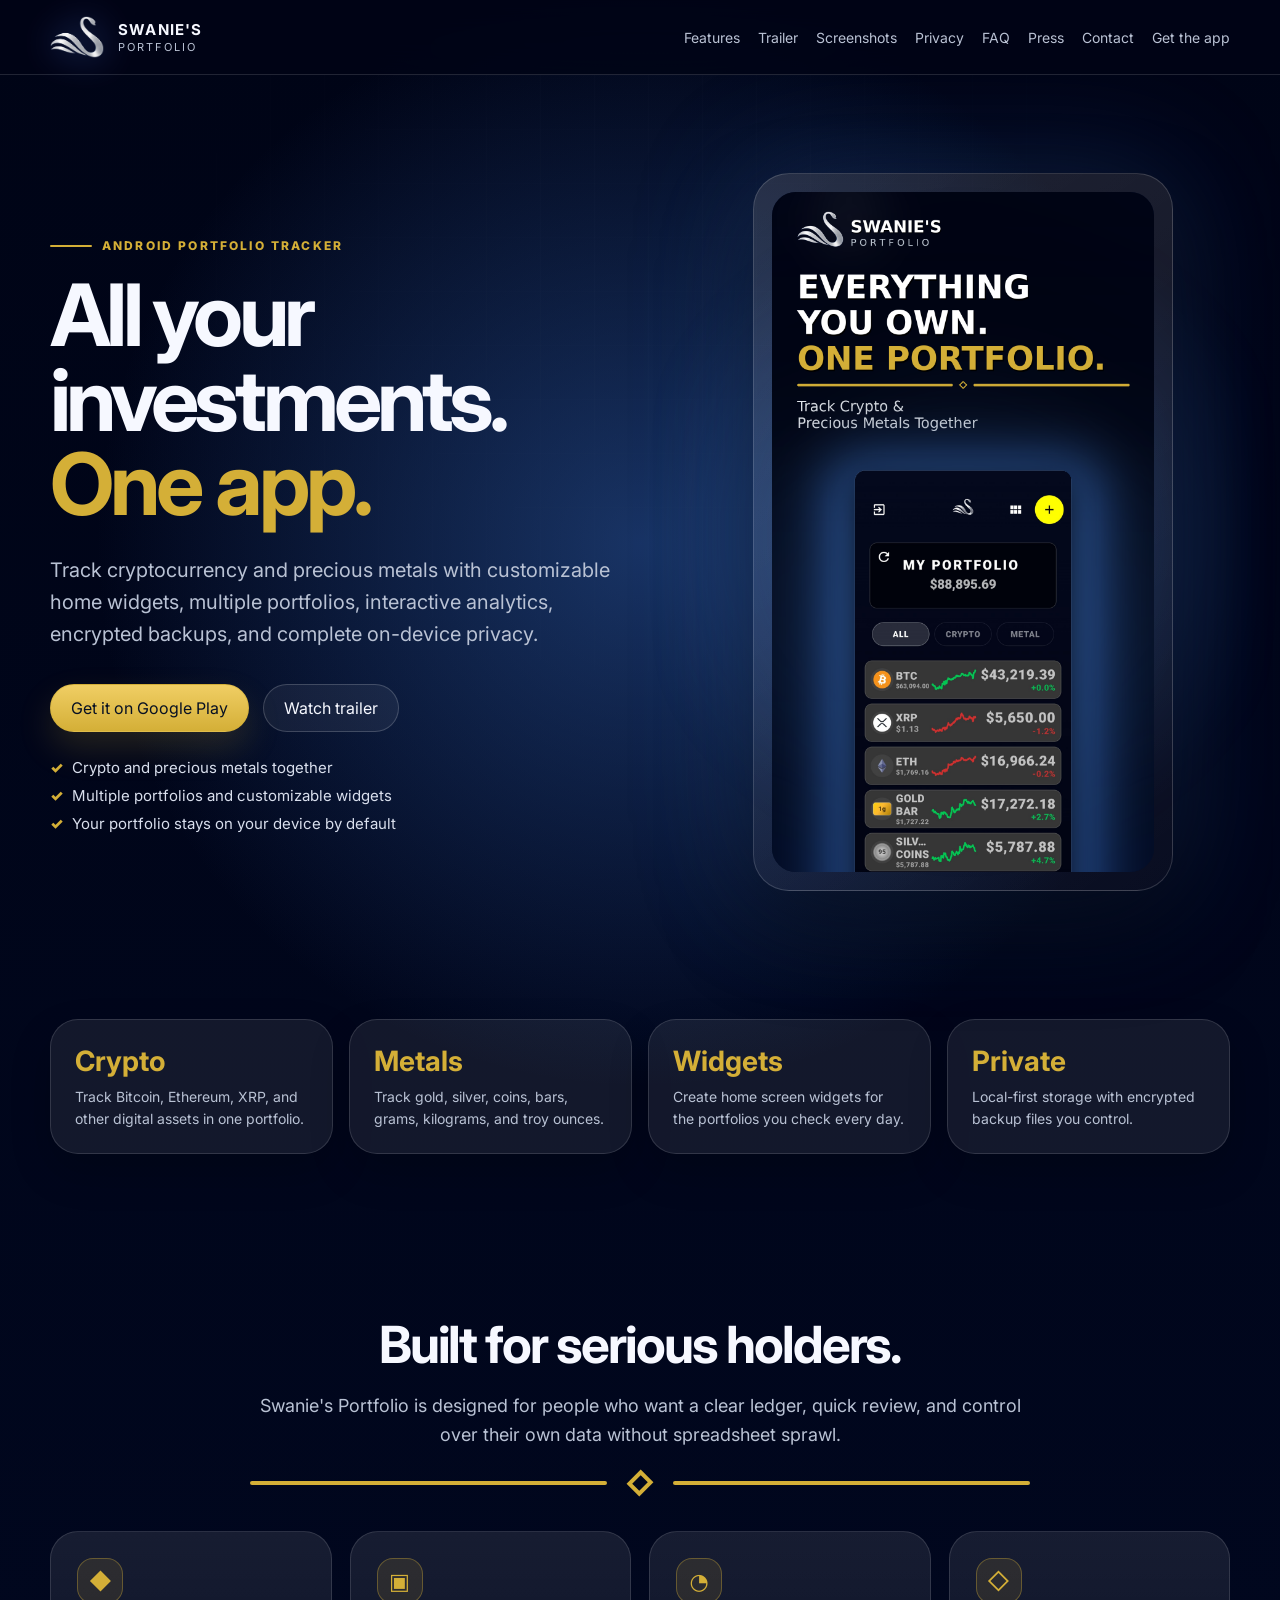
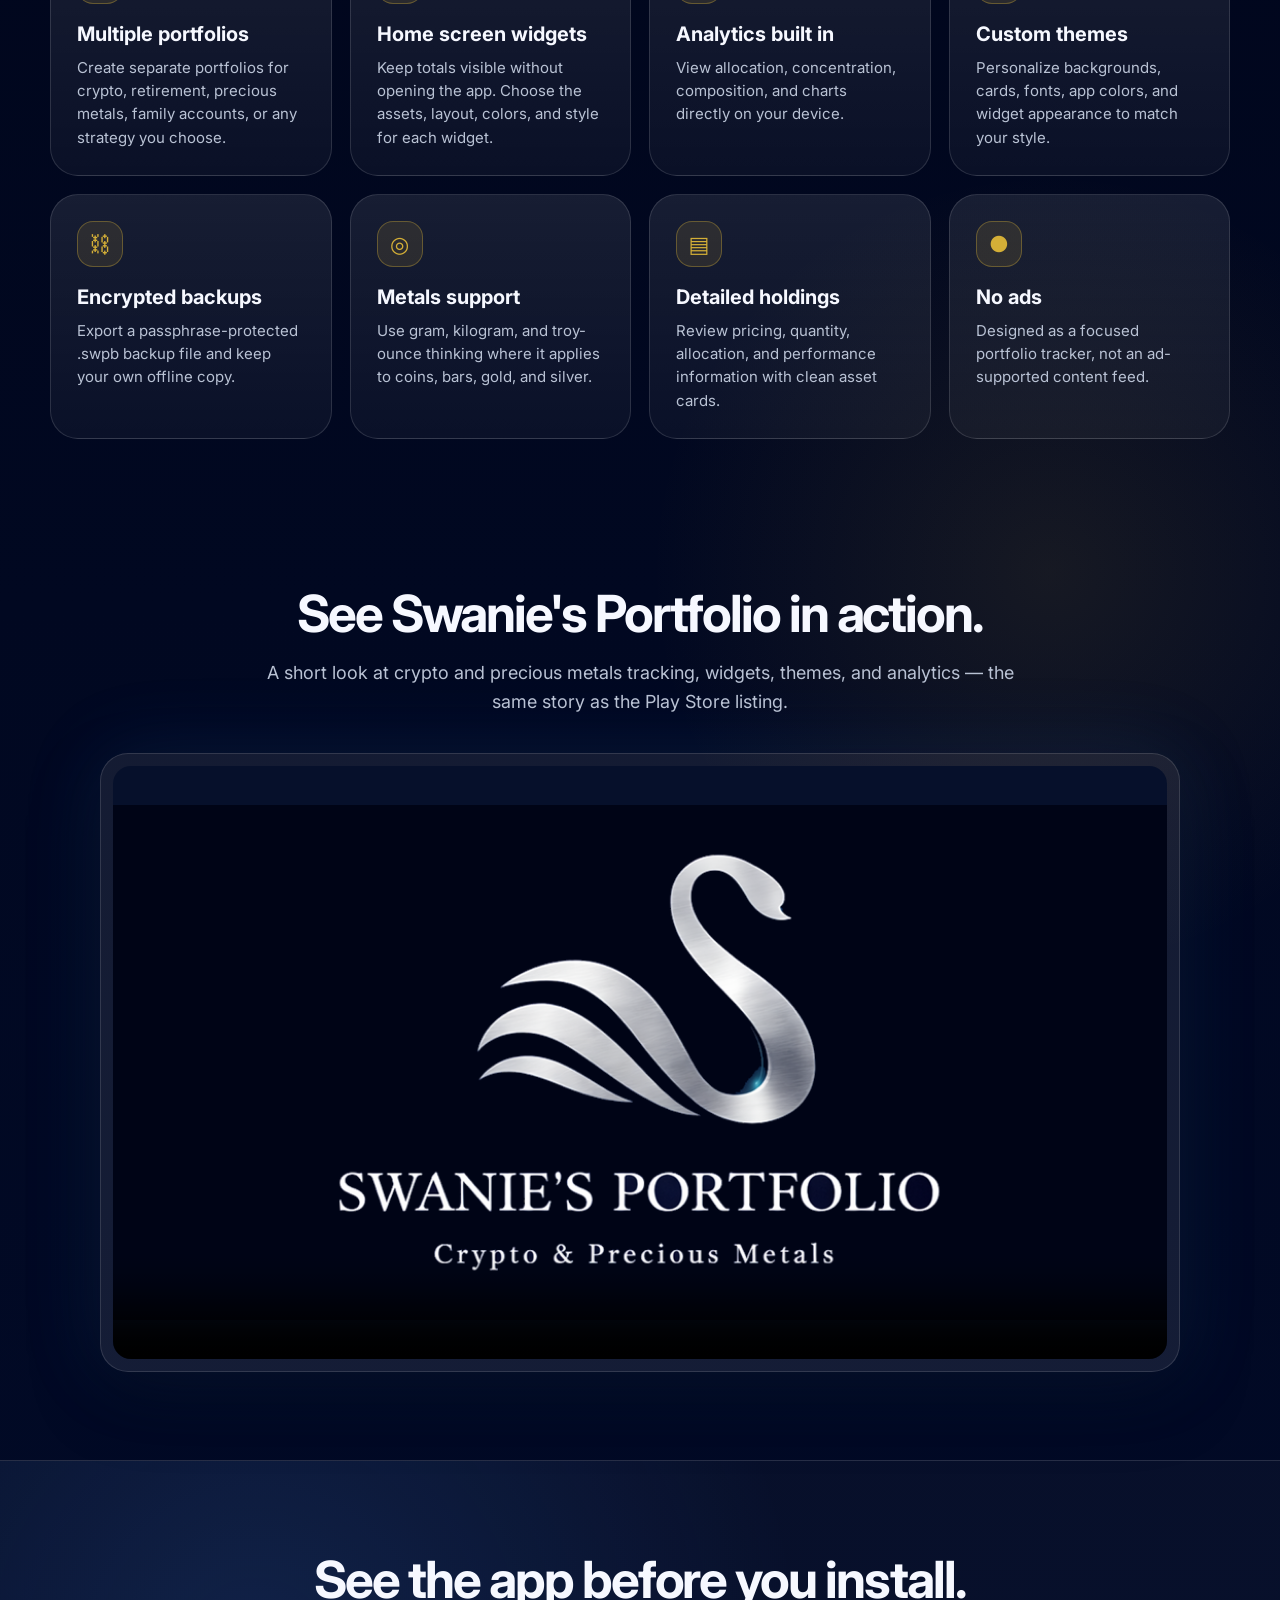
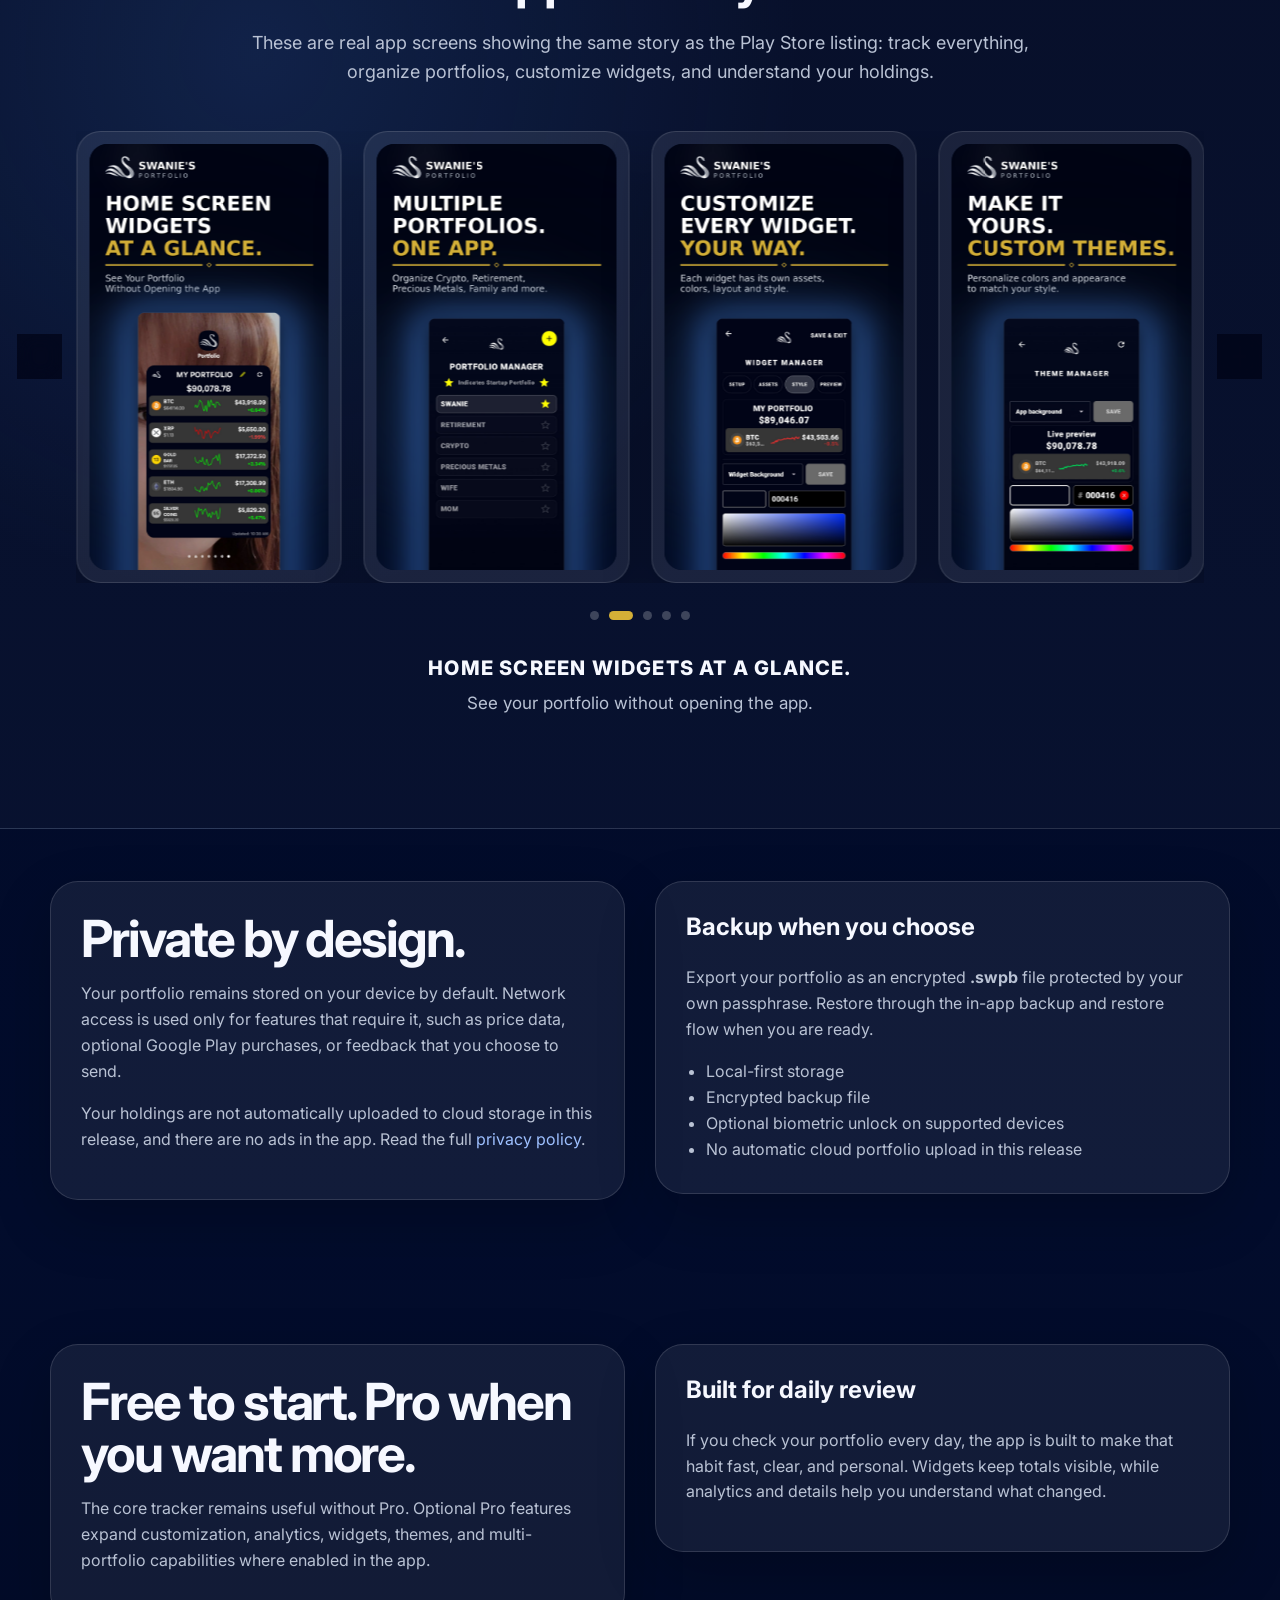
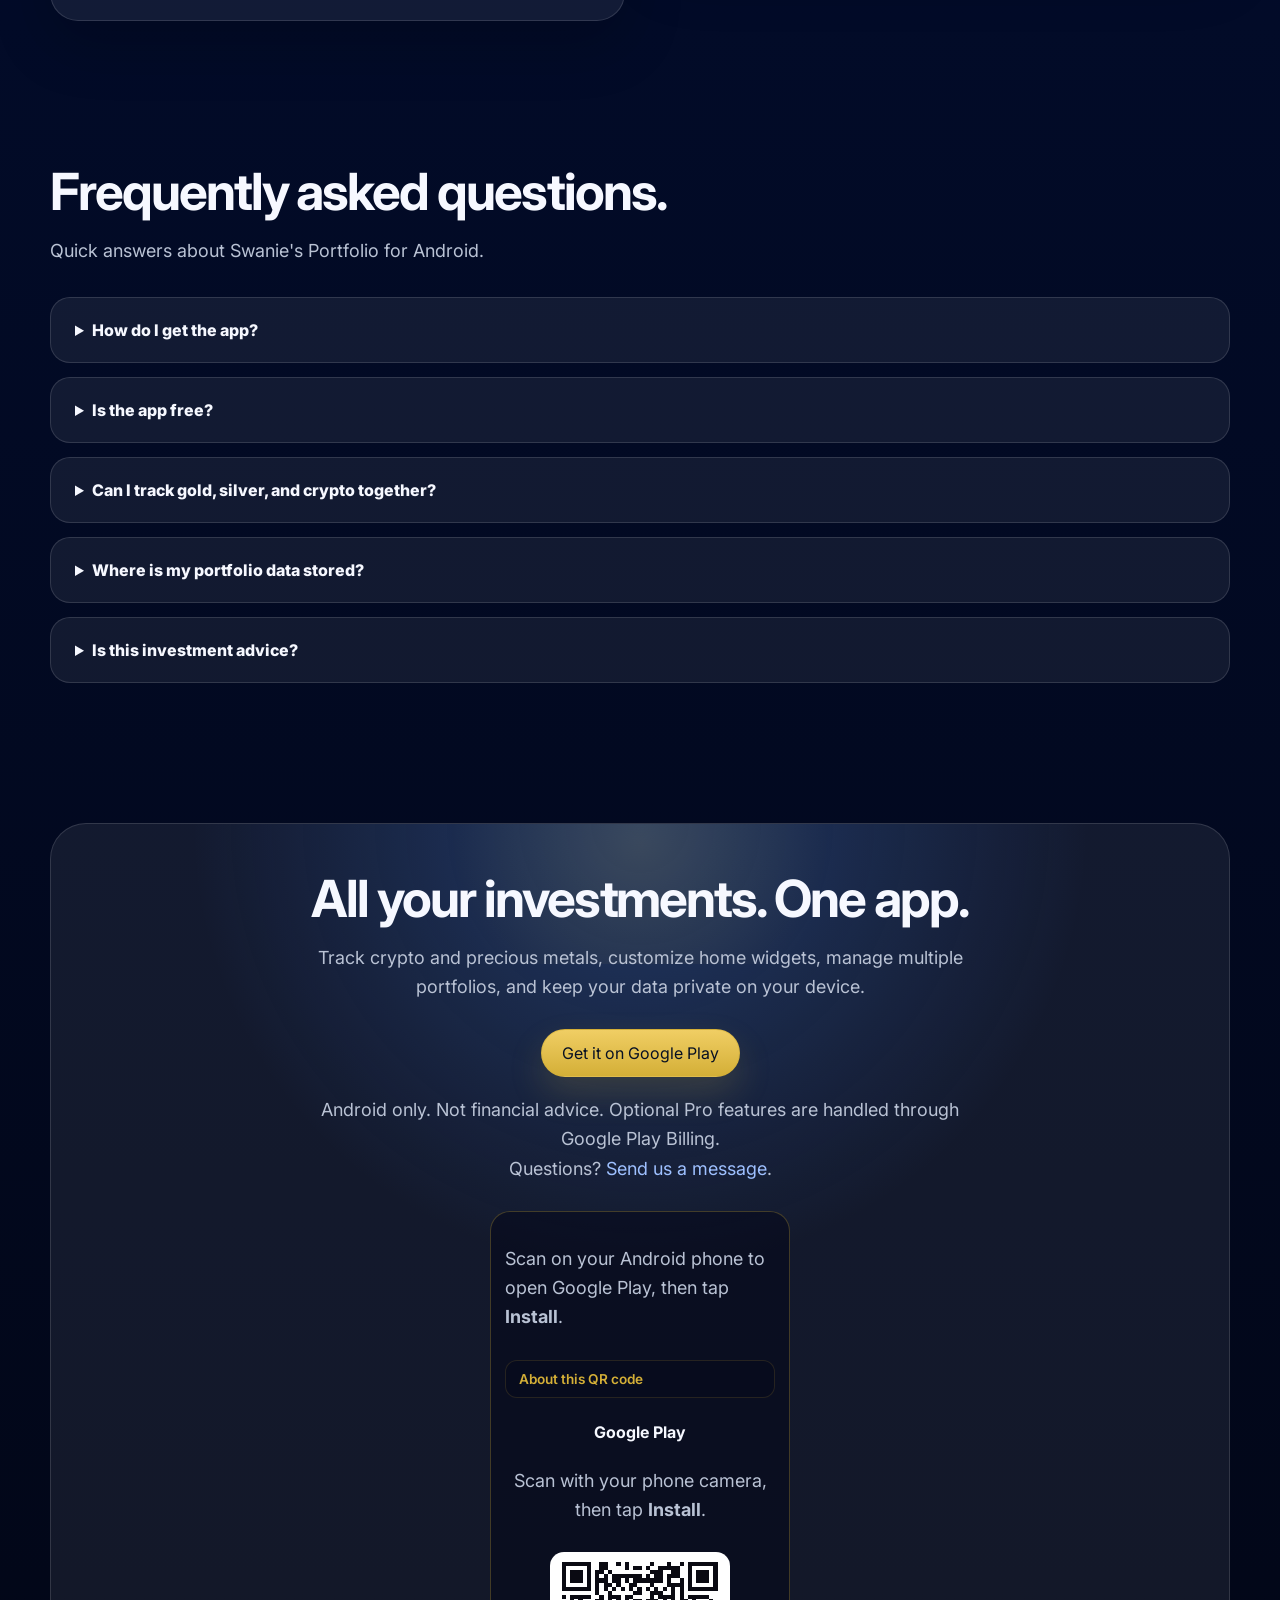
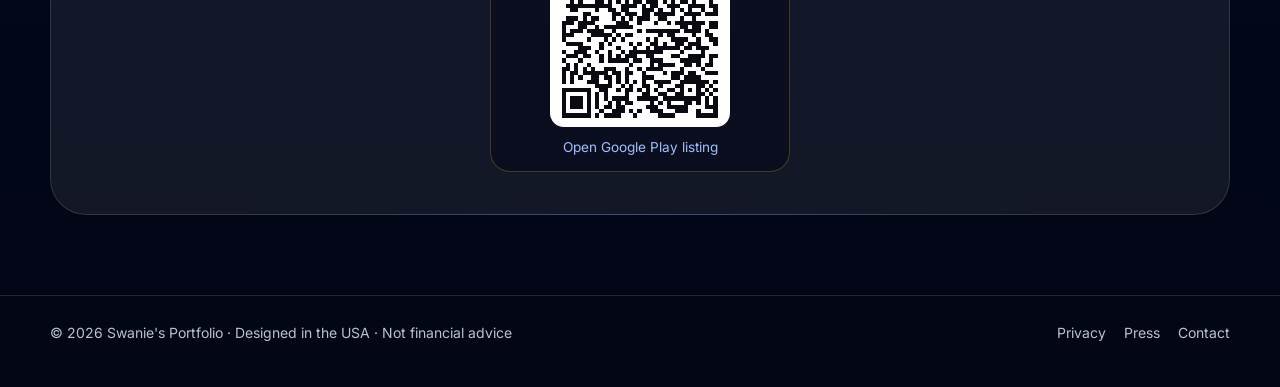
==== commit 6785da44: "Website: show portrait trailer on mobile by orientation Use CSS orientation + max-width instead of a" ====
--- a/website/index.html
+++ b/website/index.html
@@ -64,7 +64,7 @@
   <link rel="preconnect" href="https://fonts.googleapis.com" />
   <link rel="preconnect" href="https://fonts.gstatic.com" crossorigin />
   <link href="https://fonts.googleapis.com/css2?family=Inter:wght@400;500;600;700;800&display=swap" rel="stylesheet" />
-  <link rel="stylesheet" href="styles.css?v=20260712a1" />
+  <link rel="stylesheet" href="styles.css?v=20260712b1" />
 </head>
 <body>
   <header class="nav">
@@ -159,13 +159,13 @@
               <source src="marketing/trailer_landscape_1920x1080.mp4" type="video/mp4" />
             </video>
           </div>
-          <div class="trailer-frame trailer-frame-portrait" data-trailer-variant="portrait" hidden>
+          <div class="trailer-frame trailer-frame-portrait" data-trailer-variant="portrait">
             <video
               id="trailer-video-portrait"
               class="trailer-video"
               controls
               playsinline
-              preload="none"
+              preload="metadata"
               poster="images/feature_graphic_vertical_1080x1920.png"
               width="1080"
               height="1920"
@@ -378,13 +378,12 @@
     }, { passive: true });
 
     (function wireTrailerVariants() {
-      var landscapeFrame = document.querySelector('[data-trailer-variant="landscape"]');
-      var portraitFrame = document.querySelector('[data-trailer-variant="portrait"]');
       var landscapeVideo = document.getElementById("trailer-video-landscape");
       var portraitVideo = document.getElementById("trailer-video-portrait");
-      if (!landscapeFrame || !portraitFrame || !landscapeVideo || !portraitVideo) return;
-
-      var mq = window.matchMedia("(max-width: 560px)");
+      if (!landscapeVideo || !portraitVideo) return;
+
+      /* Match CSS: portrait trailer on phones/tablets held upright */
+      var mq = window.matchMedia("(orientation: portrait) and (max-width: 1024px)");
 
       function pause(video) {
         if (!video) return;
@@ -392,20 +391,16 @@
       }
 
       function syncVariant() {
-        var usePortrait = mq.matches;
-        landscapeFrame.hidden = usePortrait;
-        portraitFrame.hidden = !usePortrait;
-        if (usePortrait) {
-          pause(landscapeVideo);
-          if (portraitVideo.preload === "none") portraitVideo.preload = "metadata";
-        } else {
-          pause(portraitVideo);
-        }
+        if (mq.matches) pause(landscapeVideo);
+        else pause(portraitVideo);
       }
 
       syncVariant();
       if (mq.addEventListener) mq.addEventListener("change", syncVariant);
       else if (mq.addListener) mq.addListener(syncVariant);
+      window.addEventListener("orientationchange", function () {
+        window.setTimeout(syncVariant, 100);
+      });
     })();
 
     (function wireShotLightbox() {
--- a/website/styles.css
+++ b/website/styles.css
@@ -498,7 +498,12 @@
   box-shadow: 0 28px 70px rgba(0, 0, 0, 0.28), 0 0 80px rgba(58, 116, 205, 0.16);
 }
 
+.trailer-frame-landscape {
+  display: block;
+}
+
 .trailer-frame-portrait {
+  display: none;
   max-width: 360px;
   margin: 0 auto;
 }
@@ -519,6 +524,17 @@
 .trailer-frame-portrait .trailer-video {
   aspect-ratio: 9 / 16;
   object-fit: contain;
+}
+
+/* Phones & tablets held upright → portrait trailer */
+@media (orientation: portrait) and (max-width: 1024px) {
+  .trailer-frame-landscape {
+    display: none !important;
+  }
+
+  .trailer-frame-portrait {
+    display: block !important;
+  }
 }
 
 /* Screenshots — carousel */
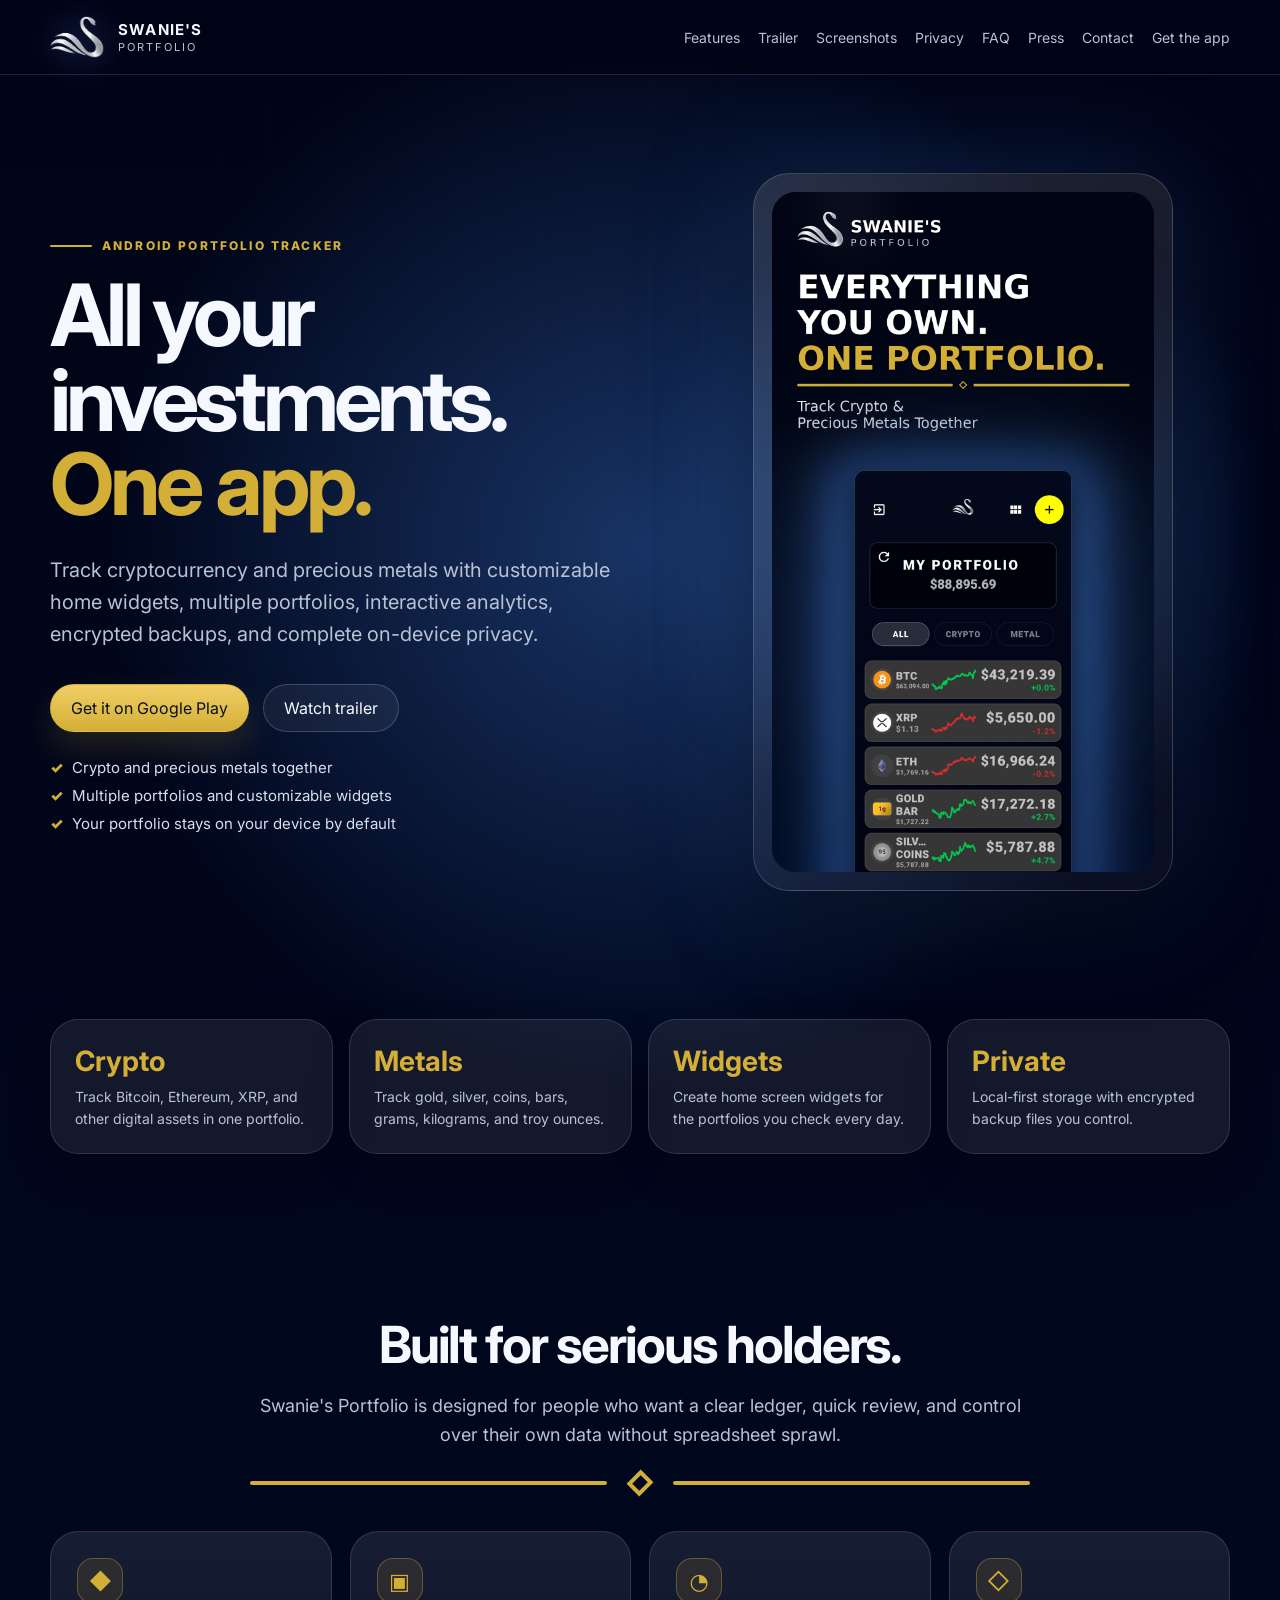
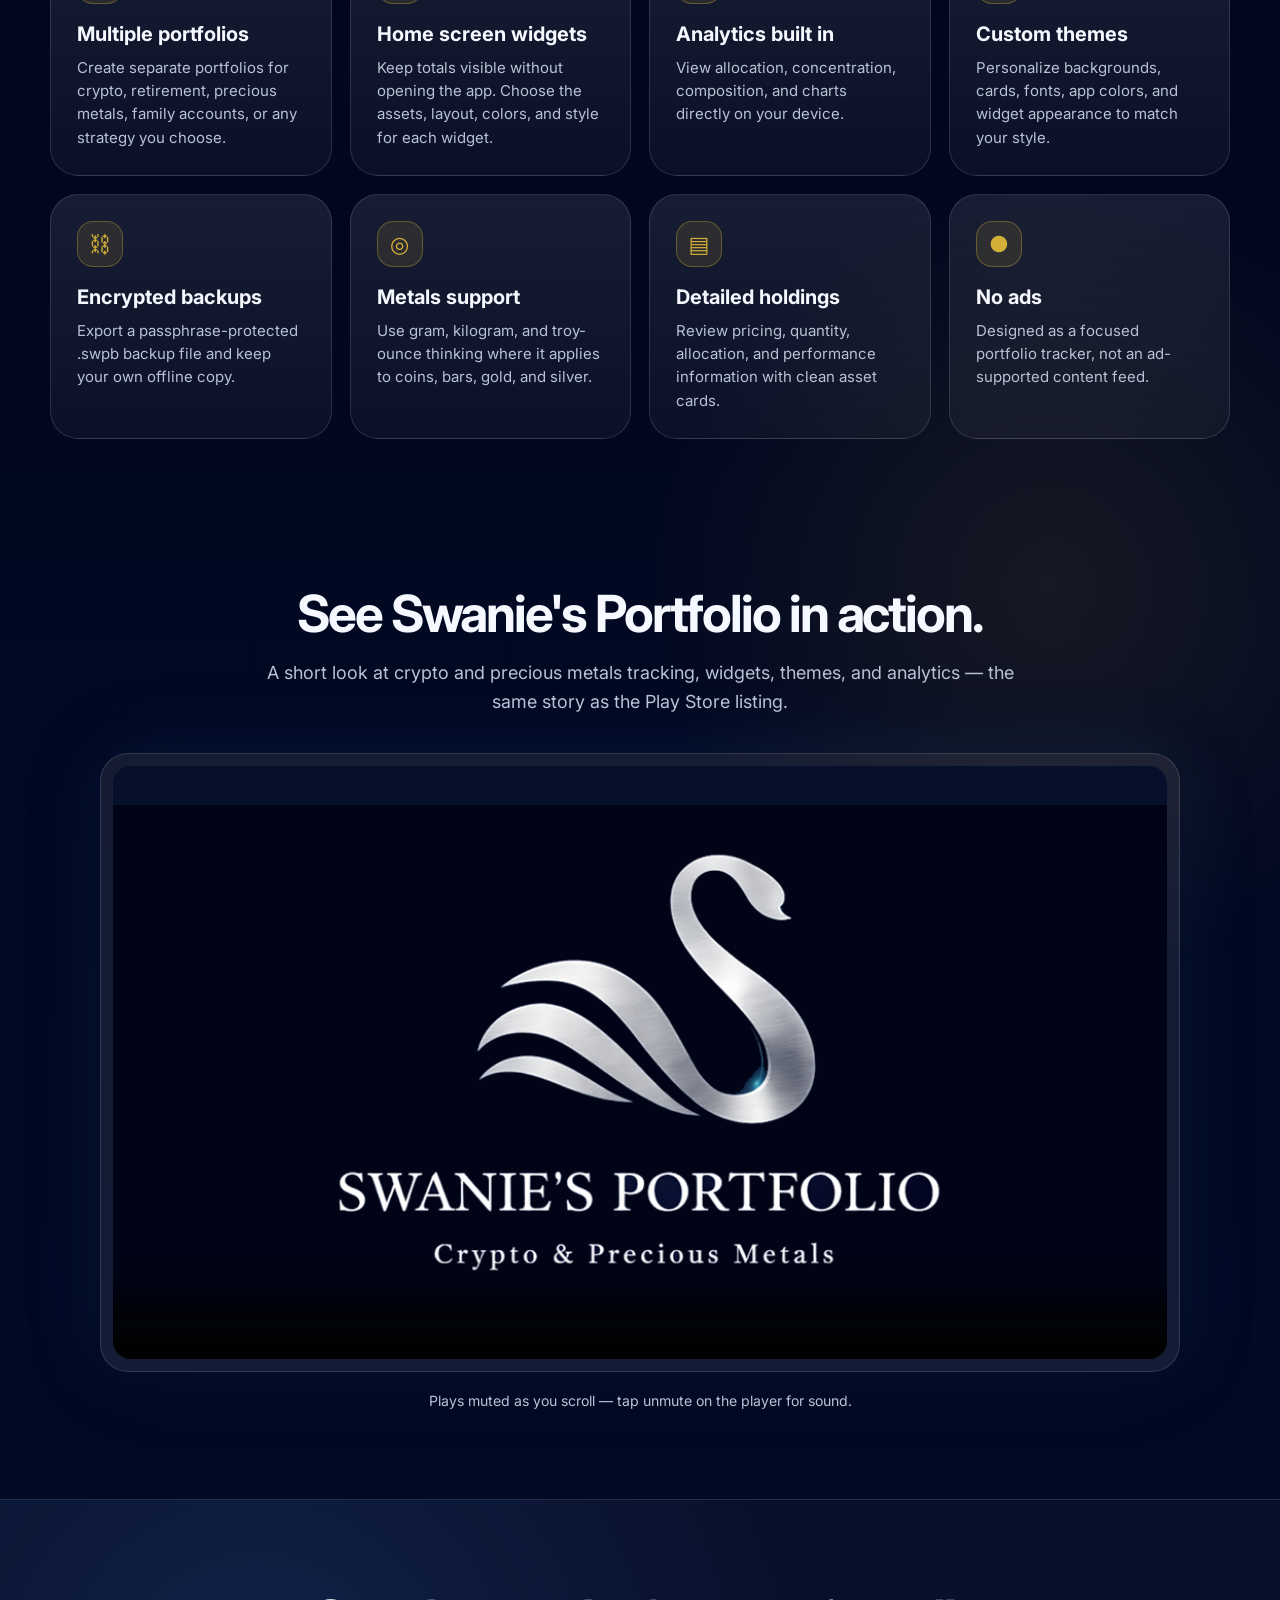
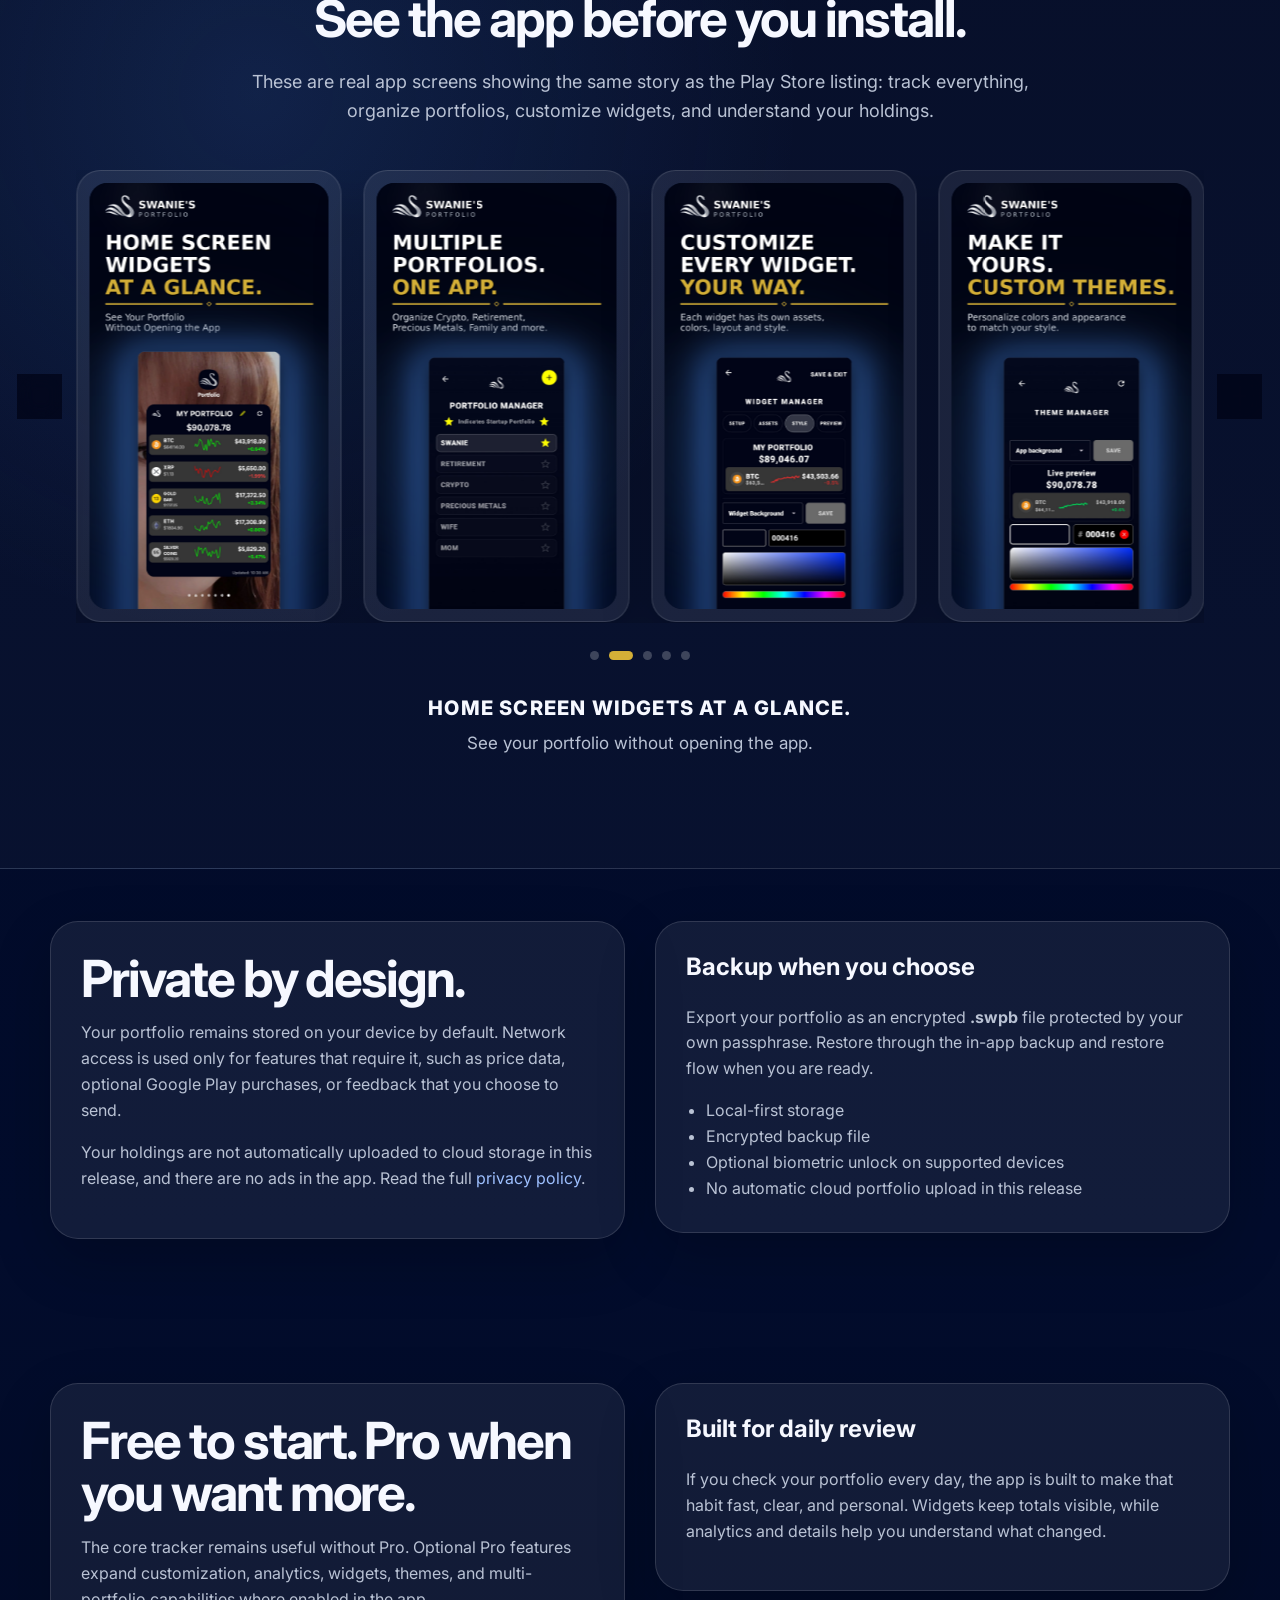
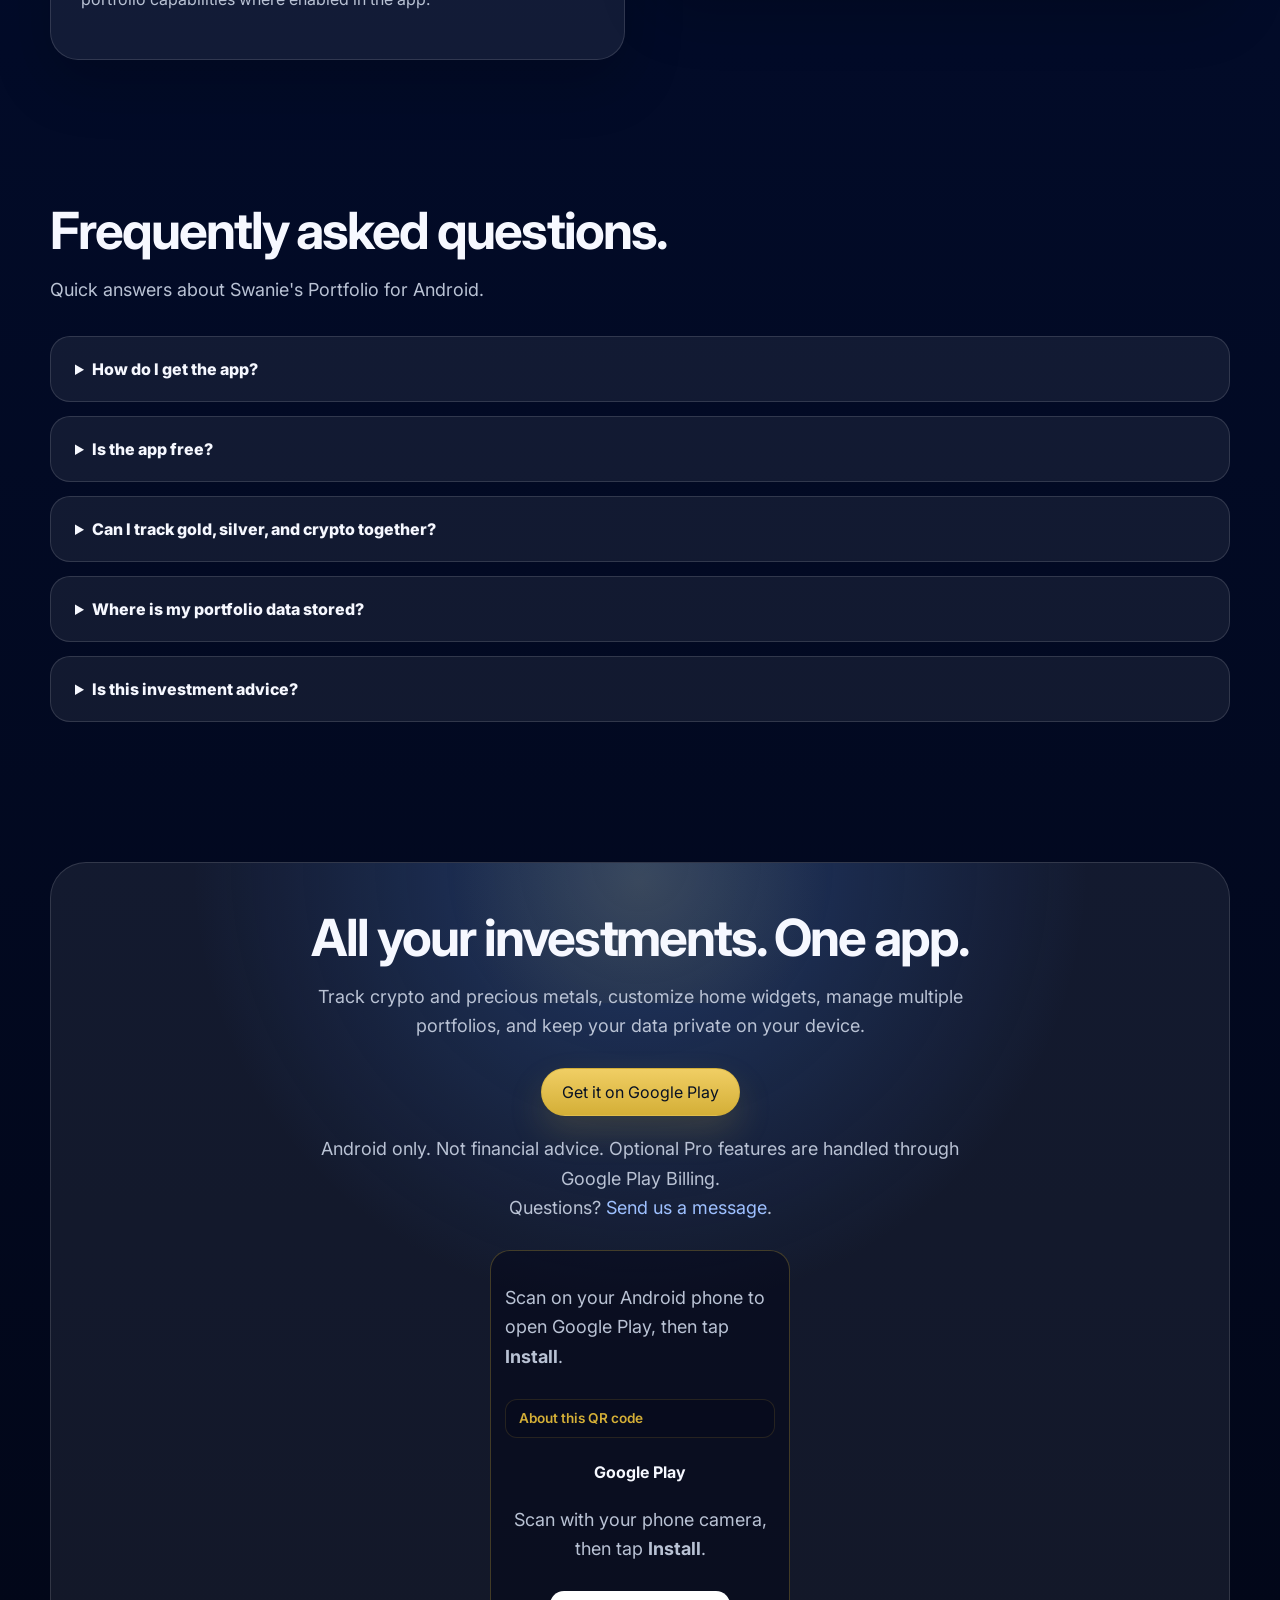
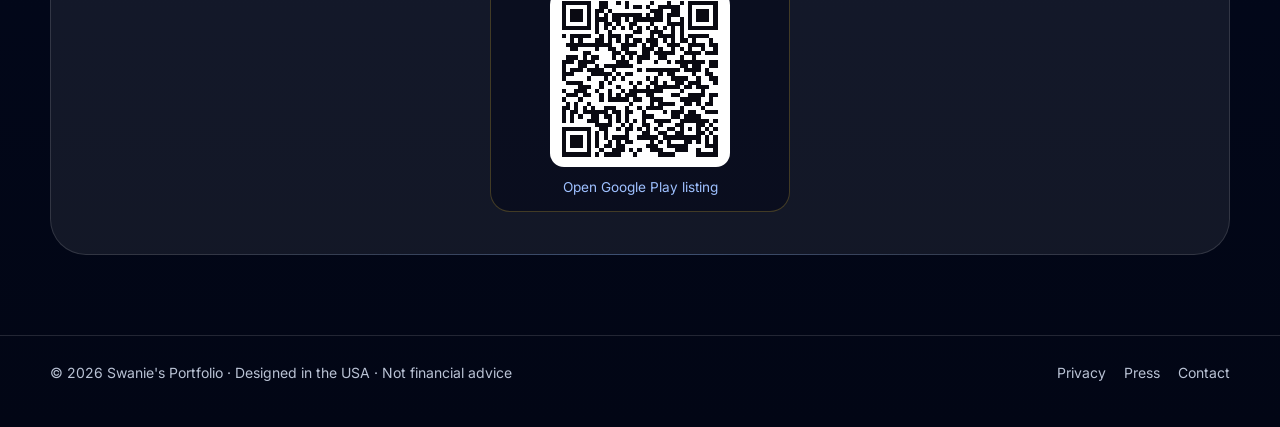
==== commit b341bed4: "Website: reset trailer poster on end; muted autoplay in view When the trailer finishes, reload so th" ====
--- a/website/index.html
+++ b/website/index.html
@@ -64,7 +64,7 @@
   <link rel="preconnect" href="https://fonts.googleapis.com" />
   <link rel="preconnect" href="https://fonts.gstatic.com" crossorigin />
   <link href="https://fonts.googleapis.com/css2?family=Inter:wght@400;500;600;700;800&display=swap" rel="stylesheet" />
-  <link rel="stylesheet" href="styles.css?v=20260712b1" />
+  <link rel="stylesheet" href="styles.css?v=20260712c1" />
 </head>
 <body>
   <header class="nav">
@@ -150,6 +150,7 @@
               id="trailer-video-landscape"
               class="trailer-video"
               controls
+              muted
               playsinline
               preload="metadata"
               poster="play_store_feature_graphic_1024x500.png"
@@ -164,6 +165,7 @@
               id="trailer-video-portrait"
               class="trailer-video"
               controls
+              muted
               playsinline
               preload="metadata"
               poster="images/feature_graphic_vertical_1080x1920.png"
@@ -174,6 +176,7 @@
             </video>
           </div>
         </div>
+        <p class="trailer-hint">Plays muted as you scroll — tap unmute on the player for sound.</p>
       </div>
     </section>
 
@@ -377,29 +380,84 @@
       qrResizeTimer = window.setTimeout(function () { wireTesterQr(PLAY_URL); }, 200);
     }, { passive: true });
 
-    (function wireTrailerVariants() {
+    (function wireTrailerPlayback() {
+      var stage = document.getElementById("trailer-stage");
       var landscapeVideo = document.getElementById("trailer-video-landscape");
       var portraitVideo = document.getElementById("trailer-video-portrait");
-      if (!landscapeVideo || !portraitVideo) return;
-
-      /* Match CSS: portrait trailer on phones/tablets held upright */
+      if (!stage || !landscapeVideo || !portraitVideo) return;
+
+      var videos = [landscapeVideo, portraitVideo];
       var mq = window.matchMedia("(orientation: portrait) and (max-width: 1024px)");
+      var reducedMotion = window.matchMedia("(prefers-reduced-motion: reduce)").matches;
+      var inView = false;
+      var userUnmuted = false;
+
+      function activeVideo() {
+        return mq.matches ? portraitVideo : landscapeVideo;
+      }
+
+      function inactiveVideo() {
+        return mq.matches ? landscapeVideo : portraitVideo;
+      }
 
       function pause(video) {
         if (!video) return;
         try { video.pause(); } catch (e) {}
       }
 
+      function resetToPoster(video) {
+        if (!video) return;
+        pause(video);
+        try { video.currentTime = 0; } catch (e) {}
+        /* Reloads metadata so the poster shows again instead of a black end frame */
+        try { video.load(); } catch (e) {}
+      }
+
+      function playIfAllowed(video) {
+        if (!video || reducedMotion || !inView) return;
+        if (!userUnmuted) video.muted = true;
+        var playPromise = video.play();
+        if (playPromise && typeof playPromise.catch === "function") {
+          playPromise.catch(function () {});
+        }
+      }
+
       function syncVariant() {
-        if (mq.matches) pause(landscapeVideo);
-        else pause(portraitVideo);
+        pause(inactiveVideo());
+        if (inView) playIfAllowed(activeVideo());
+      }
+
+      videos.forEach(function (video) {
+        video.addEventListener("ended", function () {
+          resetToPoster(video);
+        });
+        video.addEventListener("volumechange", function () {
+          if (!video.muted && video.volume > 0) userUnmuted = true;
+        });
+      });
+
+      if ("IntersectionObserver" in window) {
+        var observer = new IntersectionObserver(
+          function (entries) {
+            entries.forEach(function (entry) {
+              inView = entry.isIntersecting && entry.intersectionRatio >= 0.4;
+              if (inView) playIfAllowed(activeVideo());
+              else pause(activeVideo());
+            });
+          },
+          { threshold: [0, 0.4, 0.6] }
+        );
+        observer.observe(stage);
+      } else if (!reducedMotion) {
+        inView = true;
+        playIfAllowed(activeVideo());
       }
 
       syncVariant();
       if (mq.addEventListener) mq.addEventListener("change", syncVariant);
       else if (mq.addListener) mq.addListener(syncVariant);
       window.addEventListener("orientationchange", function () {
-        window.setTimeout(syncVariant, 100);
+        window.setTimeout(syncVariant, 120);
       });
     })();
 
--- a/website/styles.css
+++ b/website/styles.css
@@ -526,6 +526,15 @@
   object-fit: contain;
 }
 
+.trailer-hint {
+  margin: 18px auto 0;
+  max-width: 40rem;
+  text-align: center;
+  color: var(--muted);
+  font-size: 0.88rem;
+  line-height: 1.5;
+}
+
 /* Phones & tablets held upright → portrait trailer */
 @media (orientation: portrait) and (max-width: 1024px) {
   .trailer-frame-landscape {
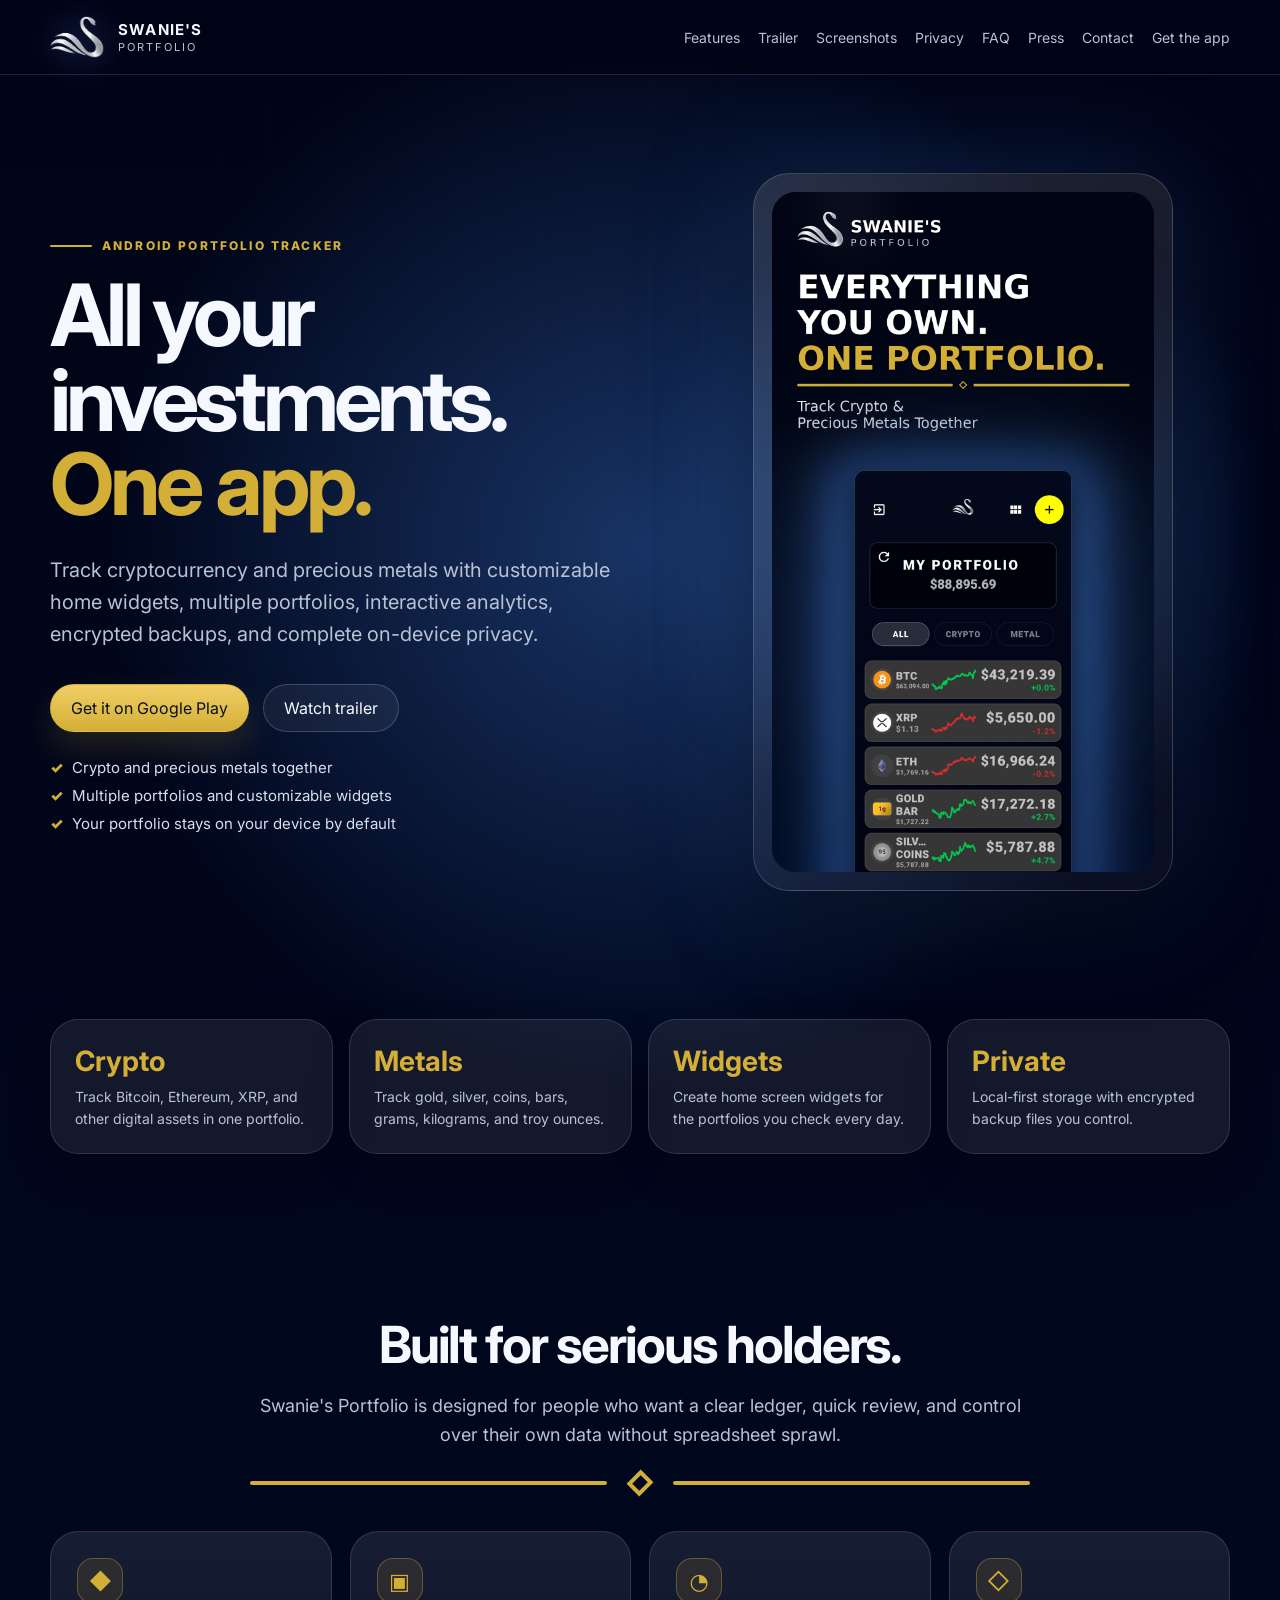
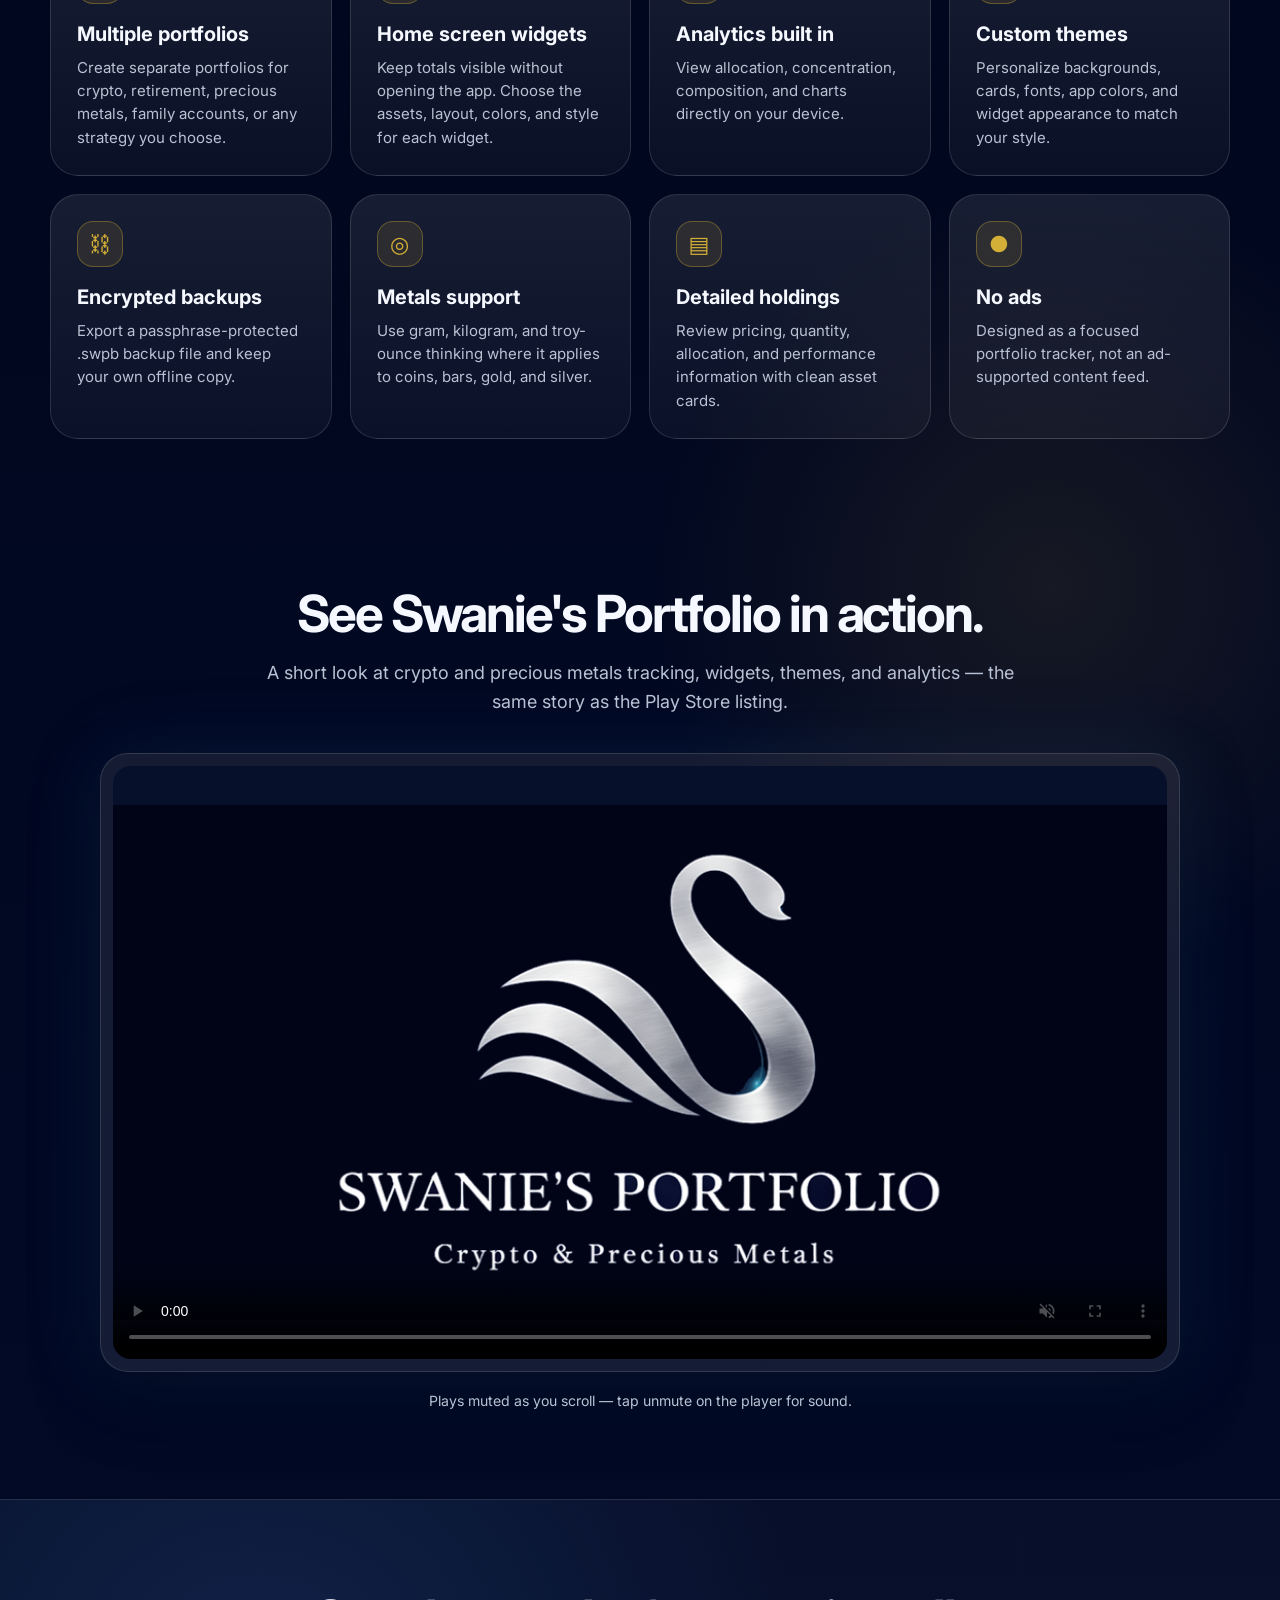
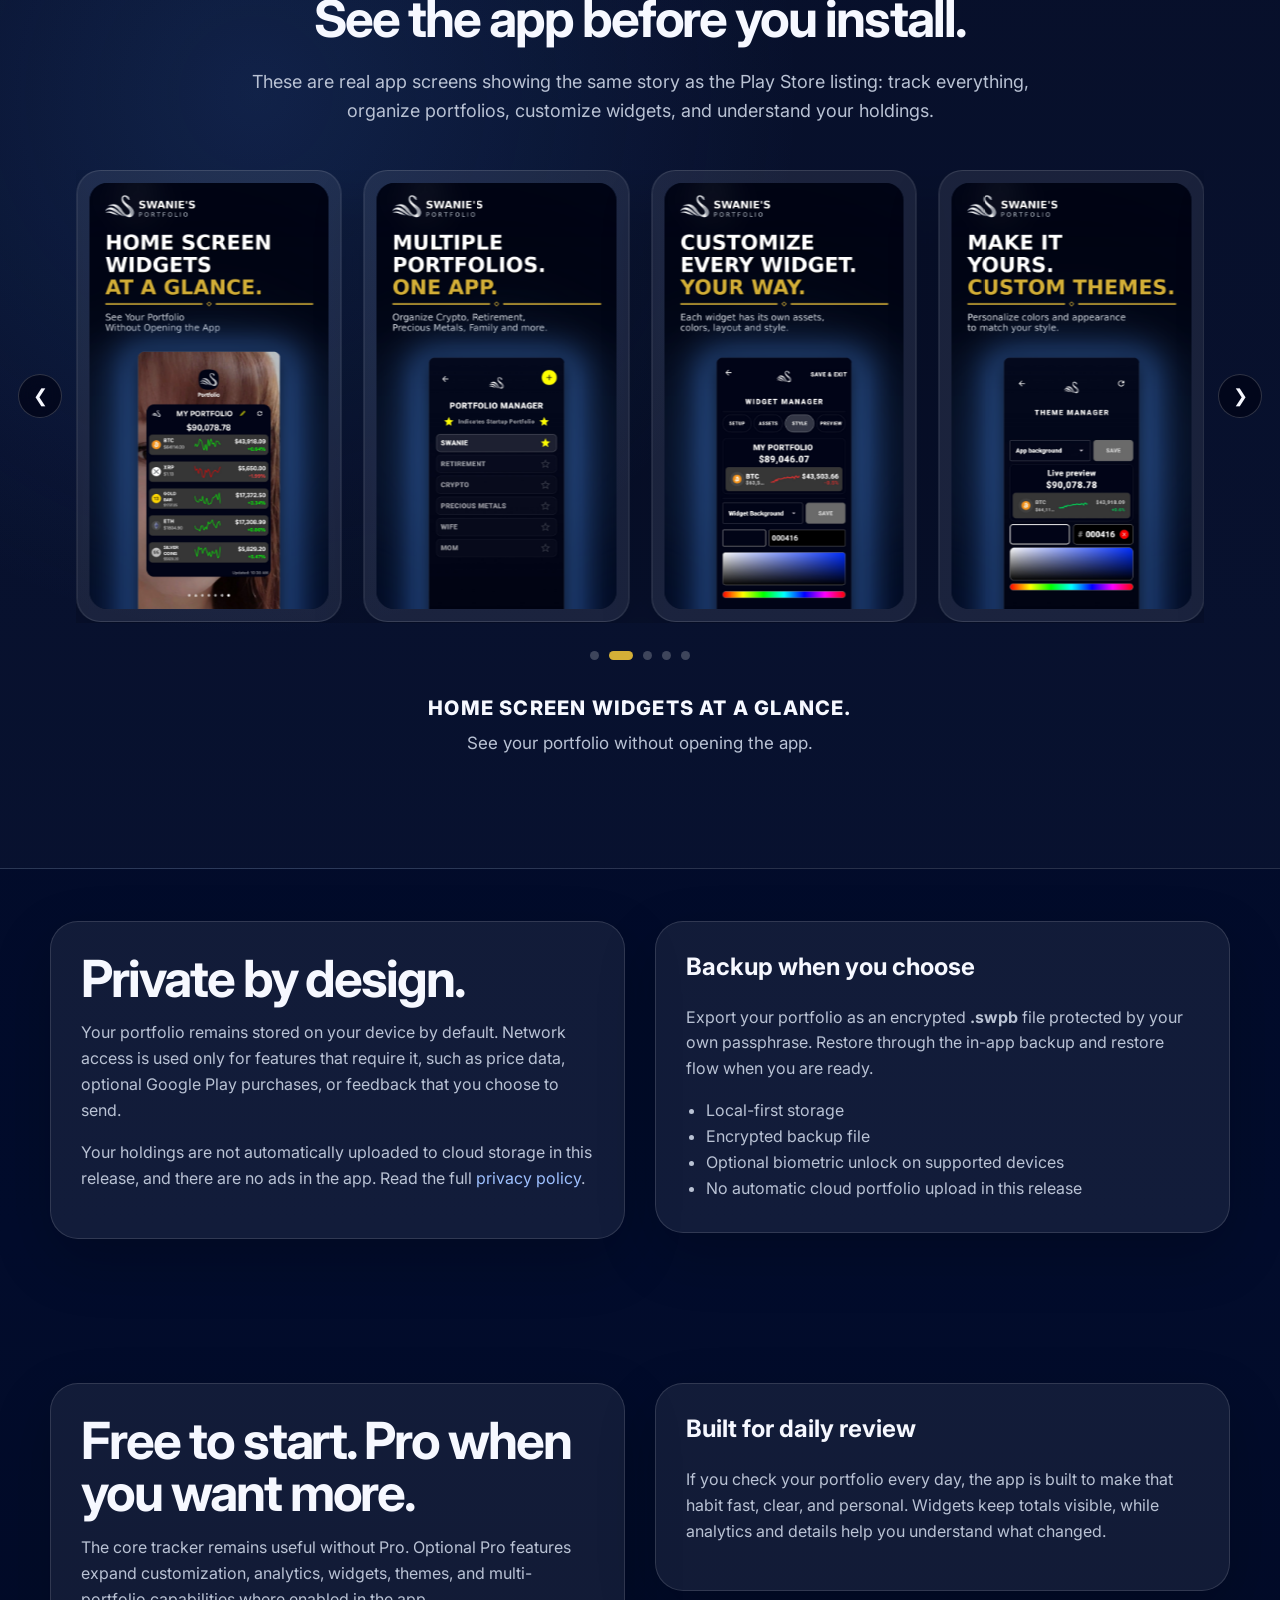
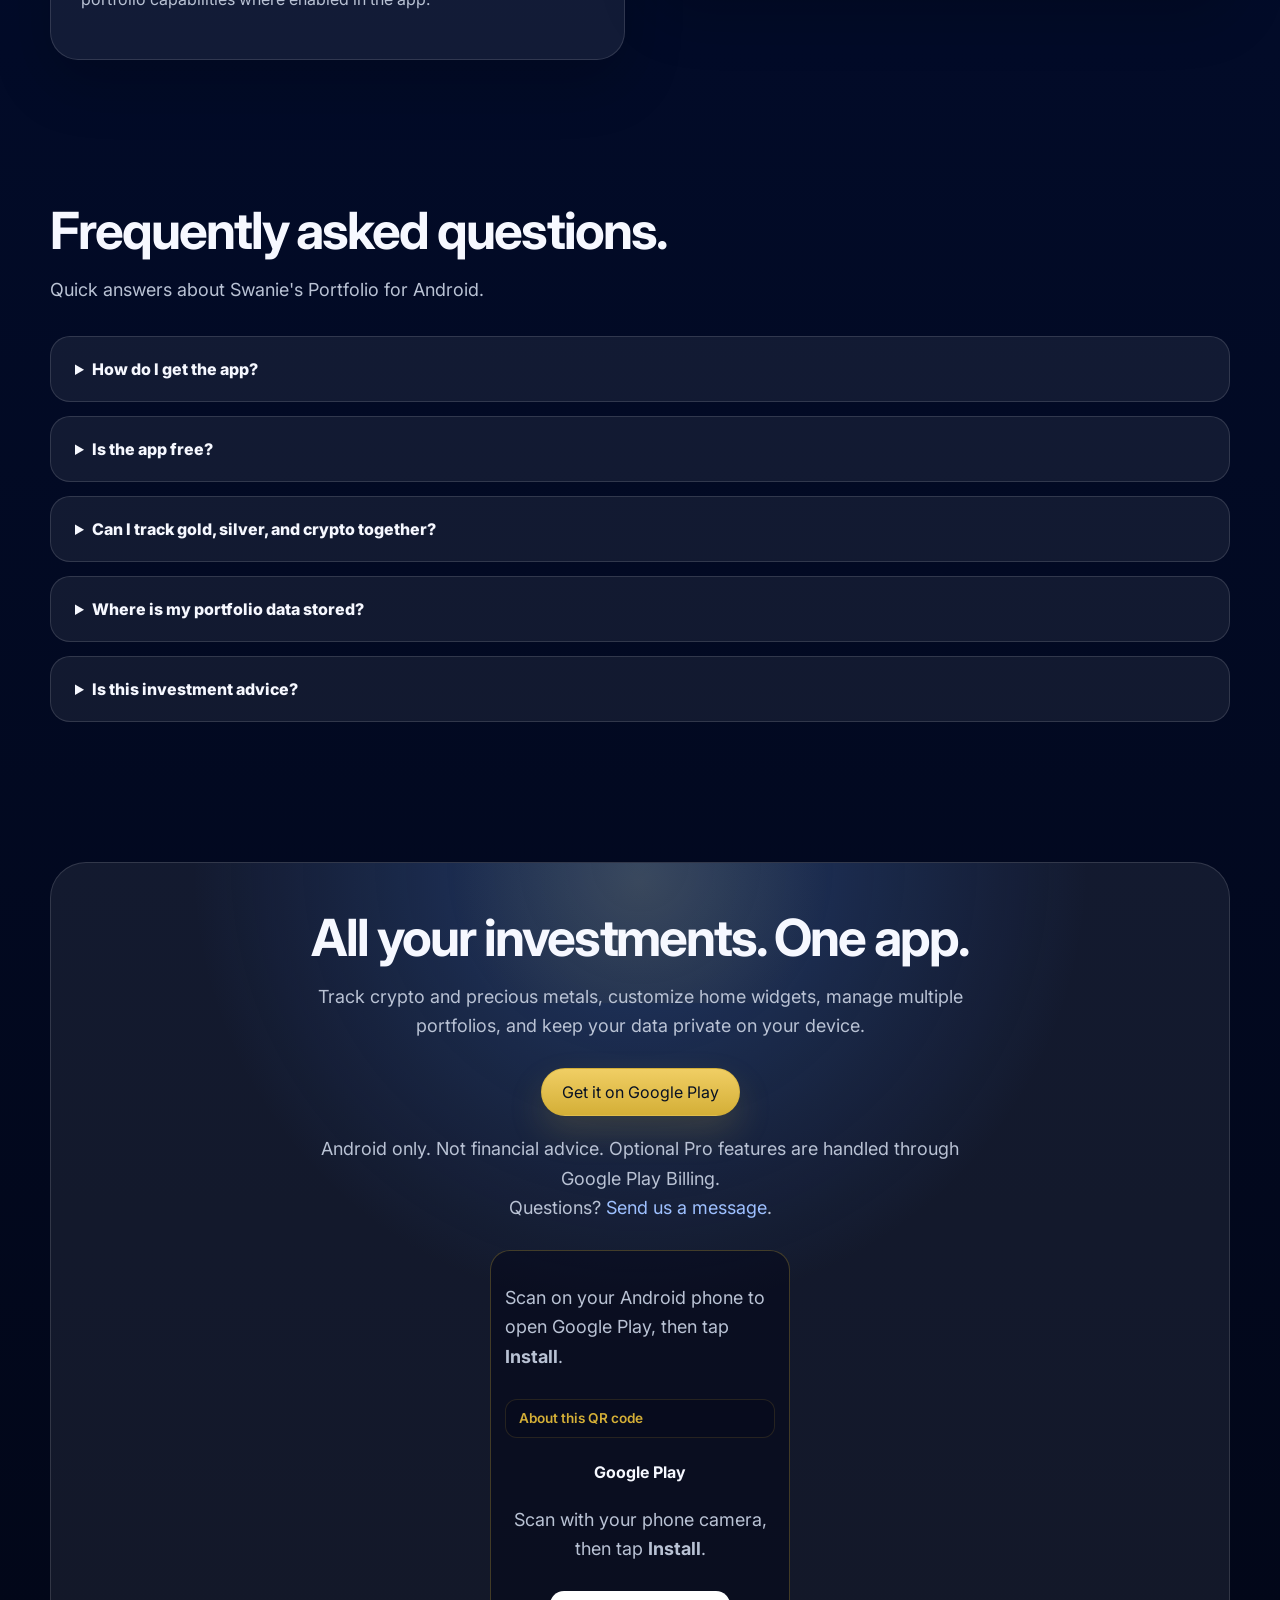
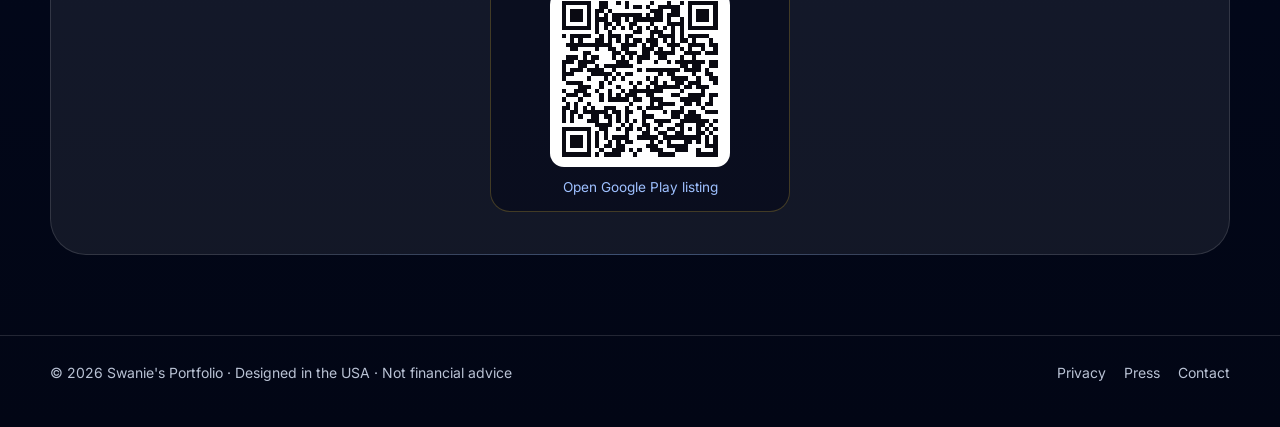
==== commit a6362f91: "Website: disable soft captions on trailer by default Force textTracks off when present; burned-in ca" ====
--- a/website/index.html
+++ b/website/index.html
@@ -400,6 +400,13 @@
         return mq.matches ? landscapeVideo : portraitVideo;
       }
 
+      function disableCaptions(video) {
+        if (!video || !video.textTracks) return;
+        for (var i = 0; i < video.textTracks.length; i += 1) {
+          video.textTracks[i].mode = "disabled";
+        }
+      }
+
       function pause(video) {
         if (!video) return;
         try { video.pause(); } catch (e) {}
@@ -411,11 +418,13 @@
         try { video.currentTime = 0; } catch (e) {}
         /* Reloads metadata so the poster shows again instead of a black end frame */
         try { video.load(); } catch (e) {}
+        disableCaptions(video);
       }
 
       function playIfAllowed(video) {
         if (!video || reducedMotion || !inView) return;
         if (!userUnmuted) video.muted = true;
+        disableCaptions(video);
         var playPromise = video.play();
         if (playPromise && typeof playPromise.catch === "function") {
           playPromise.catch(function () {});
@@ -428,12 +437,21 @@
       }
 
       videos.forEach(function (video) {
+        video.addEventListener("loadedmetadata", function () {
+          disableCaptions(video);
+        });
         video.addEventListener("ended", function () {
           resetToPoster(video);
         });
         video.addEventListener("volumechange", function () {
           if (!video.muted && video.volume > 0) userUnmuted = true;
         });
+        if (video.textTracks && typeof video.textTracks.addEventListener === "function") {
+          video.textTracks.addEventListener("addtrack", function () {
+            disableCaptions(video);
+          });
+        }
+        disableCaptions(video);
       });
 
       if ("IntersectionObserver" in window) {
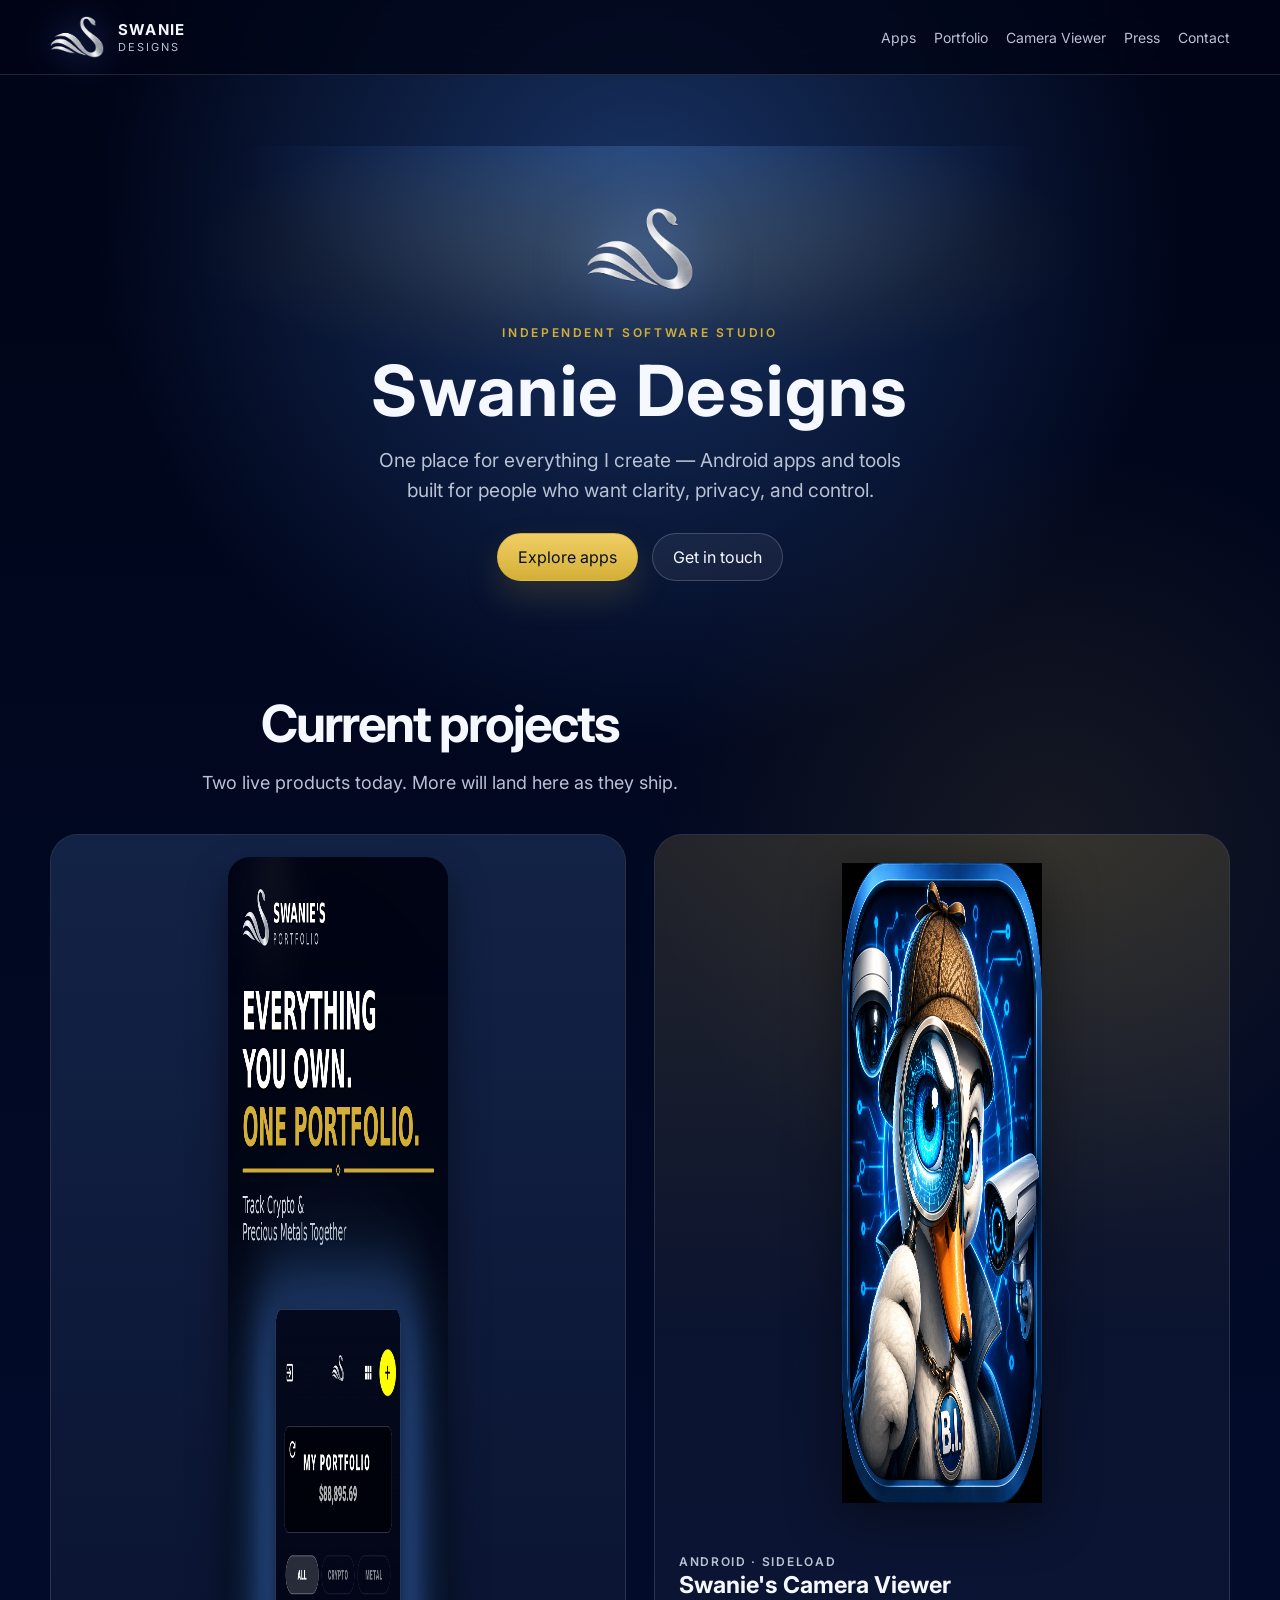
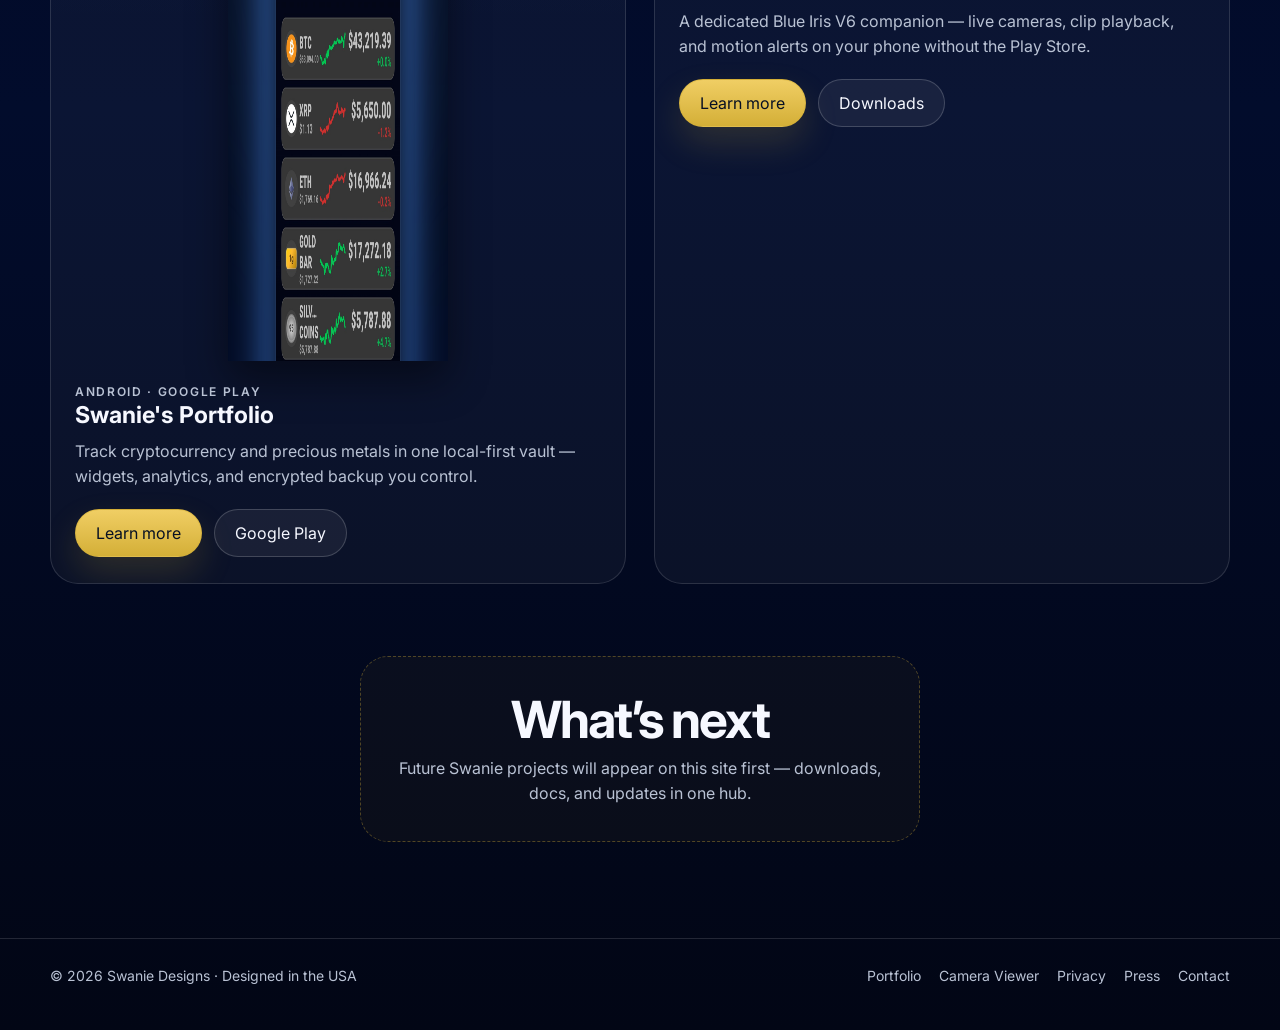
==== commit b4f00ef4: "Website: Swanie Designs hub with Portfolio and CamView pages. Co-authored-by: Cursor <cursoragent@cu" ====
--- a/website/index.html
+++ b/website/index.html
@@ -3,27 +3,27 @@
 <head>
   <meta charset="UTF-8" />
   <meta name="viewport" content="width=device-width, initial-scale=1" />
-  <meta name="description" content="Swanie's Portfolio — Android app to track crypto and precious metals in one portfolio. Local-first vault, home-screen widgets, analytics, and encrypted backup you control." />
+  <meta name="description" content="Swanie Designs — Android apps and tools from one studio. Home of Swanie's Portfolio and Swanie's Camera Viewer, with more to come." />
   <meta name="theme-color" content="#000416" />
   <link rel="canonical" href="https://swaniedesigns.com/" />
   <meta name="robots" content="index, follow" />
   <!-- Google Search Console: paste token from Search Console → HTML tag; remove comment markers. See docs/SEARCH_CONSOLE_SETUP.md -->
   <!-- <meta name="google-site-verification" content="PASTE_TOKEN_HERE" /> -->
   <meta property="og:type" content="website" />
-  <meta property="og:site_name" content="Swanie's Portfolio" />
-  <meta property="og:title" content="Swanie's Portfolio — Crypto &amp; precious metals tracker for Android" />
-  <meta property="og:description" content="Track crypto and precious metals together. Local-first Android portfolio with widgets, analytics, and encrypted backup on your device." />
+  <meta property="og:site_name" content="Swanie Designs" />
+  <meta property="og:title" content="Swanie Designs — Apps &amp; tools worth keeping" />
+  <meta property="og:description" content="The home for everything Swanie creates: Swanie's Portfolio, Swanie's Camera Viewer, and future projects." />
   <meta property="og:url" content="https://swaniedesigns.com/" />
   <meta property="og:image" content="https://swaniedesigns.com/play_store_feature_graphic_1024x500.png" />
   <meta property="og:image:width" content="1024" />
   <meta property="og:image:height" content="500" />
   <meta name="twitter:card" content="summary_large_image" />
-  <meta name="twitter:title" content="Swanie's Portfolio — Crypto &amp; precious metals" />
-  <meta name="twitter:description" content="Android portfolio app for crypto and bullion. Local-first command center for serious holders." />
+  <meta name="twitter:title" content="Swanie Designs" />
+  <meta name="twitter:description" content="Android apps and tools from one studio — Portfolio, Camera Viewer, and more." />
   <meta name="twitter:image" content="https://swaniedesigns.com/play_store_feature_graphic_1024x500.png" />
   <link rel="icon" type="image/png" href="favicon-tab.png?v=2" />
   <link rel="apple-touch-icon" href="favicon-tab.png?v=2" />
-  <title>Swanie's Portfolio — Crypto &amp; precious metals tracker (Android)</title>
+  <title>Swanie Designs — Portfolio, Camera Viewer &amp; more</title>
   <script type="application/ld+json">
   {
     "@context": "https://schema.org",
@@ -39,24 +39,8 @@
         "@type": "WebSite",
         "@id": "https://swaniedesigns.com/#website",
         "url": "https://swaniedesigns.com/",
-        "name": "Swanie's Portfolio",
+        "name": "Swanie Designs",
         "publisher": { "@id": "https://swaniedesigns.com/#organization" }
-      },
-      {
-        "@type": "SoftwareApplication",
-        "name": "Swanie's Portfolio",
-        "operatingSystem": "Android",
-        "applicationCategory": "FinanceApplication",
-        "description": "Local-first Android portfolio tracker for cryptocurrency and precious metals with home-screen widgets, analytics, and encrypted backup.",
-        "offers": {
-          "@type": "Offer",
-          "price": "0",
-          "priceCurrency": "USD",
-          "availability": "https://schema.org/InStock"
-        },
-        "downloadUrl": "https://play.google.com/store/apps/details?id=com.swanie.portfolio",
-        "softwareVersion": "1.0.30",
-        "author": { "@id": "https://swaniedesigns.com/#organization" }
       }
     ]
   }
@@ -64,446 +48,104 @@
   <link rel="preconnect" href="https://fonts.googleapis.com" />
   <link rel="preconnect" href="https://fonts.gstatic.com" crossorigin />
   <link href="https://fonts.googleapis.com/css2?family=Inter:wght@400;500;600;700;800&display=swap" rel="stylesheet" />
-  <link rel="stylesheet" href="styles.css?v=20260712c1" />
+  <link rel="stylesheet" href="styles.css?v=20260803a1" />
 </head>
 <body>
   <header class="nav">
     <div class="wrap nav-inner">
-      <a class="brand" href="#top" aria-label="Swanie's Portfolio home">
+      <a class="brand" href="#top" aria-label="Swanie Designs home">
         <img src="images/swan-no-background.png" alt="" width="54" height="54" />
-        <span class="brand-title"><strong>SWANIE'S</strong><span>PORTFOLIO</span></span>
+        <span class="brand-title"><strong>SWANIE</strong><span>DESIGNS</span></span>
       </a>
       <nav class="nav-links" aria-label="Main navigation">
-        <a href="#features">Features</a>
-        <a href="#trailer">Trailer</a>
-        <a href="#screenshots">Screenshots</a>
-        <a href="privacy.html">Privacy</a>
-        <a href="#faq">FAQ</a>
+        <a href="#apps">Apps</a>
+        <a href="portfolio.html">Portfolio</a>
+        <a href="camview.html">Camera Viewer</a>
         <a href="press.html">Press</a>
         <a href="contact.html">Contact</a>
-        <a href="#download">Get the app</a>
       </nav>
     </div>
   </header>
 
   <main id="top">
-    <section class="hero">
-      <div class="wrap hero-grid">
-        <div>
-          <div class="eyebrow">Android portfolio tracker</div>
-          <h1>All your investments.<span>One app.</span></h1>
-          <p class="hero-copy">Track cryptocurrency and precious metals with customizable home widgets, multiple portfolios, interactive analytics, encrypted backups, and complete on-device privacy.</p>
-          <div class="hero-actions">
-            <a class="btn" id="play-cta" href="https://play.google.com/store/apps/details?id=com.swanie.portfolio" target="_blank" rel="noopener">Get it on Google Play</a>
-            <a class="btn secondary" href="#trailer">Watch trailer</a>
-          </div>
-          <div class="trust" aria-label="Key benefits">
-            <span>Crypto and precious metals together</span>
-            <span>Multiple portfolios and customizable widgets</span>
-            <span>Your portfolio stays on your device by default</span>
-          </div>
-        </div>
-        <div class="phone-card" aria-label="Swanie's Portfolio app screenshot">
-          <img src="images/PlayStore_01_Everything_You_Own_One_Portfolio.png" alt="Swanie's Portfolio holdings dashboard showing crypto and precious metals" width="1240" height="2208" />
+    <section class="hub-hero" aria-label="Swanie Designs">
+      <div class="wrap hub-hero-inner">
+        <img class="hub-hero-mark" src="images/swan-no-background.png" alt="" width="120" height="120" />
+        <p class="hub-kicker">Independent software studio</p>
+        <h1 class="hub-brand">Swanie&nbsp;Designs</h1>
+        <p class="hub-lede">One place for everything I create — Android apps and tools built for people who want clarity, privacy, and control.</p>
+        <div class="hero-actions hub-hero-actions">
+          <a class="btn" href="#apps">Explore apps</a>
+          <a class="btn secondary" href="contact.html">Get in touch</a>
         </div>
       </div>
     </section>
 
-    <section class="stats">
-      <div class="wrap stats-grid">
-        <div class="stat"><strong>Crypto</strong><span>Track Bitcoin, Ethereum, XRP, and other digital assets in one portfolio.</span></div>
-        <div class="stat"><strong>Metals</strong><span>Track gold, silver, coins, bars, grams, kilograms, and troy ounces.</span></div>
-        <div class="stat"><strong>Widgets</strong><span>Create home screen widgets for the portfolios you check every day.</span></div>
-        <div class="stat"><strong>Private</strong><span>Local-first storage with encrypted backup files you control.</span></div>
-      </div>
-    </section>
+    <section class="hub-apps" id="apps">
+      <div class="wrap">
+        <div class="section-head hub-section-head">
+          <h2>Current projects</h2>
+          <p>Two live products today. More will land here as they ship.</p>
+        </div>
 
-    <section id="features">
-      <div class="wrap">
-        <div class="section-head center">
-          <h2>Built for serious holders.</h2>
-          <p>Swanie's Portfolio is designed for people who want a clear ledger, quick review, and control over their own data without spreadsheet sprawl.</p>
-          <div class="gold-line"><span class="diamond" aria-hidden="true"></span></div>
-        </div>
-        <div class="features">
-          <article class="feature-card"><div class="icon" aria-hidden="true">◆</div><h3>Multiple portfolios</h3><p>Create separate portfolios for crypto, retirement, precious metals, family accounts, or any strategy you choose.</p></article>
-          <article class="feature-card"><div class="icon" aria-hidden="true">▣</div><h3>Home screen widgets</h3><p>Keep totals visible without opening the app. Choose the assets, layout, colors, and style for each widget.</p></article>
-          <article class="feature-card"><div class="icon" aria-hidden="true">◔</div><h3>Analytics built in</h3><p>View allocation, concentration, composition, and charts directly on your device.</p></article>
-          <article class="feature-card"><div class="icon" aria-hidden="true">◇</div><h3>Custom themes</h3><p>Personalize backgrounds, cards, fonts, app colors, and widget appearance to match your style.</p></article>
-          <article class="feature-card"><div class="icon" aria-hidden="true">⛓</div><h3>Encrypted backups</h3><p>Export a passphrase-protected .swpb backup file and keep your own offline copy.</p></article>
-          <article class="feature-card"><div class="icon" aria-hidden="true">◎</div><h3>Metals support</h3><p>Use gram, kilogram, and troy-ounce thinking where it applies to coins, bars, gold, and silver.</p></article>
-          <article class="feature-card"><div class="icon" aria-hidden="true">▤</div><h3>Detailed holdings</h3><p>Review pricing, quantity, allocation, and performance information with clean asset cards.</p></article>
-          <article class="feature-card"><div class="icon" aria-hidden="true">●</div><h3>No ads</h3><p>Designed as a focused portfolio tracker, not an ad-supported content feed.</p></article>
+        <div class="product-grid">
+          <article class="product-tile">
+            <div class="product-tile-visual">
+              <img src="images/PlayStore_01_Everything_You_Own_One_Portfolio.png" alt="Swanie's Portfolio holdings dashboard" width="620" height="1104" />
+            </div>
+            <div class="product-tile-body">
+              <p class="product-eyebrow">Android · Google Play</p>
+              <h3>Swanie's Portfolio</h3>
+              <p>Track cryptocurrency and precious metals in one local-first vault — widgets, analytics, and encrypted backup you control.</p>
+              <div class="product-tile-actions">
+                <a class="btn" href="portfolio.html">Learn more</a>
+                <a class="btn secondary" href="https://play.google.com/store/apps/details?id=com.swanie.portfolio" target="_blank" rel="noopener">Google Play</a>
+              </div>
+            </div>
+          </article>
+
+          <article class="product-tile">
+            <div class="product-tile-visual product-tile-visual--camview">
+              <img src="images/camview-splash.png" alt="Swanie's Camera Viewer brand art" width="640" height="640" />
+            </div>
+            <div class="product-tile-body">
+              <p class="product-eyebrow">Android · Sideload</p>
+              <h3>Swanie's Camera Viewer</h3>
+              <p>A dedicated Blue Iris V6 companion — live cameras, clip playback, and motion alerts on your phone without the Play Store.</p>
+              <div class="product-tile-actions">
+                <a class="btn" href="camview.html">Learn more</a>
+                <a class="btn secondary" href="camview.html#download">Downloads</a>
+              </div>
+            </div>
+          </article>
         </div>
       </div>
     </section>
 
-    <section id="trailer" class="trailer">
+    <section class="hub-future" id="future" aria-labelledby="future-heading">
       <div class="wrap">
-        <div class="section-head center">
-          <h2>See Swanie's Portfolio in action.</h2>
-          <p>A short look at crypto and precious metals tracking, widgets, themes, and analytics — the same story as the Play Store listing.</p>
-        </div>
-        <div class="trailer-stage" id="trailer-stage">
-          <div class="trailer-frame trailer-frame-landscape" data-trailer-variant="landscape">
-            <video
-              id="trailer-video-landscape"
-              class="trailer-video"
-              controls
-              muted
-              playsinline
-              preload="metadata"
-              poster="play_store_feature_graphic_1024x500.png"
-              width="1920"
-              height="1080"
-            >
-              <source src="marketing/trailer_landscape_1920x1080.mp4" type="video/mp4" />
-            </video>
-          </div>
-          <div class="trailer-frame trailer-frame-portrait" data-trailer-variant="portrait">
-            <video
-              id="trailer-video-portrait"
-              class="trailer-video"
-              controls
-              muted
-              playsinline
-              preload="metadata"
-              poster="images/feature_graphic_vertical_1080x1920.png"
-              width="1080"
-              height="1920"
-            >
-              <source src="marketing/trailer_portrait_1080x1920.mp4" type="video/mp4" />
-            </video>
-          </div>
-        </div>
-        <p class="trailer-hint">Plays muted as you scroll — tap unmute on the player for sound.</p>
-      </div>
-    </section>
-
-    <section id="screenshots" class="showcase">
-      <div class="wrap">
-        <div class="section-head center">
-          <h2>See the app before you install.</h2>
-          <p>These are real app screens showing the same story as the Play Store listing: track everything, organize portfolios, customize widgets, and understand your holdings.</p>
-        </div>
-      </div>
-      <div class="shot-carousel" id="shot-carousel" tabindex="0" aria-roledescription="carousel" aria-label="App screenshots">
-        <div class="shot-carousel-row">
-          <button type="button" class="shot-carousel-arrow shot-carousel-prev" aria-label="Previous screenshot" aria-controls="shot-carousel-track">
-            <span aria-hidden="true">&#10094;</span>
-          </button>
-          <div class="shot-carousel-viewport">
-            <div class="shot-carousel-track" id="shot-carousel-track">
-              <figure class="shot shot-slide" data-title="Everything you own. One portfolio." data-desc="Crypto and precious metals together in one clear view.">
-                <button type="button" class="shot-zoom" aria-label="Enlarge screenshot: Everything you own. One portfolio."><img src="images/PlayStore_01_Everything_You_Own_One_Portfolio.png" alt="Everything you own in one portfolio screenshot" width="1240" height="2208" loading="eager" /></button>
-              </figure>
-              <figure class="shot shot-slide" data-title="Home screen widgets at a glance." data-desc="See your portfolio without opening the app.">
-                <button type="button" class="shot-zoom" aria-label="Enlarge screenshot: Home screen widgets at a glance"><img src="images/PlayStore_02_Home_Screen_Widget_FINAL_v2.png" alt="Home screen widget screenshot" width="1240" height="2208" loading="eager" /></button>
-              </figure>
-              <figure class="shot shot-slide" data-title="Multiple portfolios." data-desc="Retirement, crypto, metals, family, and more.">
-                <button type="button" class="shot-zoom" aria-label="Enlarge screenshot: Multiple portfolios"><img src="images/PlayStore_03_Multiple_Portfolios_One_App.png" alt="Multiple portfolios screenshot" width="1240" height="2208" loading="eager" /></button>
-              </figure>
-              <figure class="shot shot-slide" data-title="Customize every widget." data-desc="Choose assets, colors, layout, and style for each widget.">
-                <button type="button" class="shot-zoom" aria-label="Enlarge screenshot: Customize every widget"><img src="images/PlayStore_04_Customize_Every_Widget.png" alt="Customize every widget screenshot" width="1240" height="2208" loading="eager" /></button>
-              </figure>
-              <figure class="shot shot-slide" data-title="Make it yours. Custom themes." data-desc="Personalize backgrounds, cards, fonts, and app colors.">
-                <button type="button" class="shot-zoom" aria-label="Enlarge screenshot: Make it yours. Custom themes."><img src="images/PlayStore_05_Personalize_Your_App.png" alt="Custom themes screenshot" width="1240" height="2208" loading="lazy" /></button>
-              </figure>
-              <figure class="shot shot-slide" data-title="Powerful analytics built in." data-desc="Allocation, charts, and insights directly on your device.">
-                <button type="button" class="shot-zoom" aria-label="Enlarge screenshot: Powerful analytics built in"><img src="images/PlayStore_06_Powerful_Analytics.png" alt="Powerful analytics screenshot" width="1240" height="2208" loading="lazy" /></button>
-              </figure>
-              <figure class="shot shot-slide" data-title="Visualize your holdings in seconds." data-desc="Understand allocation and diversification at a glance.">
-                <button type="button" class="shot-zoom" aria-label="Enlarge screenshot: Visualize your holdings in seconds"><img src="images/PlayStore_07_PieChart.png" alt="Visualize your holdings screenshot" width="1240" height="2208" loading="lazy" /></button>
-              </figure>
-              <figure class="shot shot-slide" data-title="Detailed holdings at a glance." data-desc="Track every asset with pricing, quantity, and context.">
-                <button type="button" class="shot-zoom" aria-label="Enlarge screenshot: Detailed holdings at a glance"><img src="images/PlayStore_08_Detailed_Holdings.png" alt="Detailed holdings screenshot" width="1240" height="2208" loading="lazy" /></button>
-              </figure>
-            </div>
-          </div>
-          <button type="button" class="shot-carousel-arrow shot-carousel-next" aria-label="Next screenshot" aria-controls="shot-carousel-track">
-            <span aria-hidden="true">&#10095;</span>
-          </button>
-        </div>
-        <div class="shot-carousel-dots" id="shot-carousel-dots" role="tablist" aria-label="Screenshot pages"></div>
-        <div class="shot-carousel-caption" aria-live="polite">
-          <h3 class="shot-caption-title" id="shot-caption-title">Everything you own. One portfolio.</h3>
-          <p class="shot-caption-desc" id="shot-caption-desc">Crypto and precious metals together in one clear view.</p>
-        </div>
-      </div>
-    </section>
-
-    <section id="privacy">
-      <div class="wrap split">
-        <div class="panel">
-          <h2>Private by design.</h2>
-          <p>Your portfolio remains stored on your device by default. Network access is used only for features that require it, such as price data, optional Google Play purchases, or feedback that you choose to send.</p>
-          <p>Your holdings are not automatically uploaded to cloud storage in this release, and there are no ads in the app. Read the full <a href="privacy.html" style="color:var(--link)">privacy policy</a>.</p>
-        </div>
-        <div class="panel">
-          <h3>Backup when you choose</h3>
-          <p>Export your portfolio as an encrypted <strong>.swpb</strong> file protected by your own passphrase. Restore through the in-app backup and restore flow when you are ready.</p>
-          <ul>
-            <li>Local-first storage</li>
-            <li>Encrypted backup file</li>
-            <li>Optional biometric unlock on supported devices</li>
-            <li>No automatic cloud portfolio upload in this release</li>
-          </ul>
-        </div>
-      </div>
-    </section>
-
-    <section id="pro">
-      <div class="wrap split">
-        <div class="panel">
-          <h2>Free to start. Pro when you want more.</h2>
-          <p>The core tracker remains useful without Pro. Optional Pro features expand customization, analytics, widgets, themes, and multi-portfolio capabilities where enabled in the app.</p>
-        </div>
-        <div class="panel">
-          <h3>Built for daily review</h3>
-          <p>If you check your portfolio every day, the app is built to make that habit fast, clear, and personal. Widgets keep totals visible, while analytics and details help you understand what changed.</p>
-        </div>
-      </div>
-    </section>
-
-    <section id="faq">
-      <div class="wrap">
-        <div class="section-head">
-          <h2>Frequently asked questions.</h2>
-          <p>Quick answers about Swanie's Portfolio for Android.</p>
-        </div>
-        <div class="faq">
-          <details><summary>How do I get the app?</summary><p>Swanie's Portfolio is available on <a href="https://play.google.com/store/apps/details?id=com.swanie.portfolio" style="color:var(--link)">Google Play</a> for Android. Use the Google Play button on this page to open the store listing.</p></details>
-          <details><summary>Is the app free?</summary><p>Yes. The app is free to install. Optional Pro features are available through Google Play Billing where offered.</p></details>
-          <details><summary>Can I track gold, silver, and crypto together?</summary><p>Yes. The app supports cryptocurrency and precious metals in one portfolio, including metals units such as grams, kilograms, and troy ounces.</p></details>
-          <details><summary>Where is my portfolio data stored?</summary><p>Portfolio data is stored locally on your device by default. You can export an encrypted backup file when you want your own backup copy.</p></details>
-          <details><summary>Is this investment advice?</summary><p>No. Swanie's Portfolio is a tracking and organization tool. It is not a broker, bank, or investment adviser. Always verify critical decisions independently.</p></details>
-        </div>
-      </div>
-    </section>
-
-    <section id="download" class="cta">
-      <div class="wrap">
-        <div class="cta-box">
-          <h2>All your investments. One app.</h2>
-          <p>Track crypto and precious metals, customize home widgets, manage multiple portfolios, and keep your data private on your device.</p>
-          <a class="btn" id="play-cta-bottom" href="https://play.google.com/store/apps/details?id=com.swanie.portfolio" target="_blank" rel="noopener">Get it on Google Play</a>
-          <p class="note">Android only. Not financial advice. Optional Pro features are handled through Google Play Billing.<br />Questions? <a href="contact.html" style="color:var(--link)">Send us a message</a>.</p>
-          <div class="qr-deck" id="qr-deck">
-            <p class="qr-deck-intro">Scan on your Android phone to open Google Play, then tap <strong>Install</strong>.</p>
-            <details class="qr-help">
-              <summary>About this QR code</summary>
-              <div class="qr-help-body">
-                <p>The code is drawn in your browser with <strong>QRCode.js</strong> (<code>website/js/qrcode.min.js</code>). No third-party QR image API is called.</p>
-              </div>
-            </details>
-            <div class="qr-card">
-              <h4 class="qr-card-title">Google Play</h4>
-              <p class="qr-card-sub">Scan with your phone camera, then tap <strong>Install</strong>.</p>
-              <div class="tester-qr-frame">
-                <div id="tester-qr-host" class="qr-host" aria-label="QR code for Google Play listing"></div>
-              </div>
-              <a id="tester-qr-fallback" class="tester-qr-link" href="https://play.google.com/store/apps/details?id=com.swanie.portfolio">Open Google Play listing</a>
-            </div>
-          </div>
+        <div class="hub-future-inner">
+          <h2 id="future-heading">What’s next</h2>
+          <p>Future Swanie projects will appear on this site first — downloads, docs, and updates in one hub.</p>
         </div>
       </div>
     </section>
   </main>
 
-  <dialog id="shot-lightbox" class="shot-lightbox" aria-label="Enlarged screenshot">
-    <button type="button" class="shot-lightbox-close" aria-label="Close enlarged screenshot">&times;</button>
-    <img src="" alt="" id="shot-lightbox-img" />
-  </dialog>
-
   <footer class="footer">
     <div class="wrap footer-inner">
-      <div>© <span id="y"></span> Swanie's Portfolio · Designed in the USA · Not financial advice</div>
+      <div>© <span id="y"></span> Swanie Designs · Designed in the USA</div>
       <div>
+        <a href="portfolio.html">Portfolio</a>
+        <a href="camview.html">Camera Viewer</a>
         <a href="privacy.html">Privacy</a>
         <a href="press.html">Press</a>
         <a href="contact.html">Contact</a>
       </div>
     </div>
   </footer>
-
-  <script src="js/qrcode.min.js"></script>
-  <script src="js/shot-carousel.js?v=20260709e1"></script>
   <script>
-    const PLAY_URL = "https://play.google.com/store/apps/details?id=com.swanie.portfolio";
-
-    function wireCta(id, url) {
-      const el = document.getElementById(id);
-      if (!el || !url || !/^https?:\/\//.test(url)) return;
-      el.href = url;
-    }
-
-    wireCta("play-cta", PLAY_URL);
-    wireCta("play-cta-bottom", PLAY_URL);
     document.getElementById("y").textContent = new Date().getFullYear();
-
-    function qrPixelSize(hostEl) {
-      var frame = hostEl && hostEl.closest ? hostEl.closest(".tester-qr-frame") : null;
-      if (frame && frame.getBoundingClientRect) {
-        var w = Math.floor(frame.getBoundingClientRect().width);
-        if (w > 24) return Math.max(108, Math.min(168, w - 24));
-      }
-      return 148;
-    }
-
-    function drawQr(hostId, text) {
-      var el = document.getElementById(hostId);
-      if (!el || typeof QRCode === "undefined") return;
-      el.innerHTML = "";
-      new QRCode(el, {
-        text: text,
-        width: qrPixelSize(el),
-        height: qrPixelSize(el),
-        colorDark: "#0a0a12",
-        colorLight: "#ffffff",
-        correctLevel: QRCode.CorrectLevel.M
-      });
-    }
-
-    function wireTesterQr(url) {
-      var fallback = document.getElementById("tester-qr-fallback");
-      if (url && /^https?:\/\//.test(url)) {
-        drawQr("tester-qr-host", url);
-        if (fallback) fallback.href = url;
-      }
-    }
-
-    wireTesterQr(PLAY_URL);
-
-    var qrResizeTimer = null;
-    window.addEventListener("resize", function () {
-      window.clearTimeout(qrResizeTimer);
-      qrResizeTimer = window.setTimeout(function () { wireTesterQr(PLAY_URL); }, 200);
-    }, { passive: true });
-
-    (function wireTrailerPlayback() {
-      var stage = document.getElementById("trailer-stage");
-      var landscapeVideo = document.getElementById("trailer-video-landscape");
-      var portraitVideo = document.getElementById("trailer-video-portrait");
-      if (!stage || !landscapeVideo || !portraitVideo) return;
-
-      var videos = [landscapeVideo, portraitVideo];
-      var mq = window.matchMedia("(orientation: portrait) and (max-width: 1024px)");
-      var reducedMotion = window.matchMedia("(prefers-reduced-motion: reduce)").matches;
-      var inView = false;
-      var userUnmuted = false;
-
-      function activeVideo() {
-        return mq.matches ? portraitVideo : landscapeVideo;
-      }
-
-      function inactiveVideo() {
-        return mq.matches ? landscapeVideo : portraitVideo;
-      }
-
-      function disableCaptions(video) {
-        if (!video || !video.textTracks) return;
-        for (var i = 0; i < video.textTracks.length; i += 1) {
-          video.textTracks[i].mode = "disabled";
-        }
-      }
-
-      function pause(video) {
-        if (!video) return;
-        try { video.pause(); } catch (e) {}
-      }
-
-      function resetToPoster(video) {
-        if (!video) return;
-        pause(video);
-        try { video.currentTime = 0; } catch (e) {}
-        /* Reloads metadata so the poster shows again instead of a black end frame */
-        try { video.load(); } catch (e) {}
-        disableCaptions(video);
-      }
-
-      function playIfAllowed(video) {
-        if (!video || reducedMotion || !inView) return;
-        if (!userUnmuted) video.muted = true;
-        disableCaptions(video);
-        var playPromise = video.play();
-        if (playPromise && typeof playPromise.catch === "function") {
-          playPromise.catch(function () {});
-        }
-      }
-
-      function syncVariant() {
-        pause(inactiveVideo());
-        if (inView) playIfAllowed(activeVideo());
-      }
-
-      videos.forEach(function (video) {
-        video.addEventListener("loadedmetadata", function () {
-          disableCaptions(video);
-        });
-        video.addEventListener("ended", function () {
-          resetToPoster(video);
-        });
-        video.addEventListener("volumechange", function () {
-          if (!video.muted && video.volume > 0) userUnmuted = true;
-        });
-        if (video.textTracks && typeof video.textTracks.addEventListener === "function") {
-          video.textTracks.addEventListener("addtrack", function () {
-            disableCaptions(video);
-          });
-        }
-        disableCaptions(video);
-      });
-
-      if ("IntersectionObserver" in window) {
-        var observer = new IntersectionObserver(
-          function (entries) {
-            entries.forEach(function (entry) {
-              inView = entry.isIntersecting && entry.intersectionRatio >= 0.4;
-              if (inView) playIfAllowed(activeVideo());
-              else pause(activeVideo());
-            });
-          },
-          { threshold: [0, 0.4, 0.6] }
-        );
-        observer.observe(stage);
-      } else if (!reducedMotion) {
-        inView = true;
-        playIfAllowed(activeVideo());
-      }
-
-      syncVariant();
-      if (mq.addEventListener) mq.addEventListener("change", syncVariant);
-      else if (mq.addListener) mq.addListener(syncVariant);
-      window.addEventListener("orientationchange", function () {
-        window.setTimeout(syncVariant, 120);
-      });
-    })();
-
-    (function wireShotLightbox() {
-      var dialog = document.getElementById("shot-lightbox");
-      var lightboxImg = document.getElementById("shot-lightbox-img");
-      var closeBtn = dialog && dialog.querySelector(".shot-lightbox-close");
-      if (!dialog || !lightboxImg || !closeBtn) return;
-
-      function openFromThumb(thumb) {
-        lightboxImg.src = thumb.src;
-        lightboxImg.alt = thumb.alt;
-        if (typeof dialog.showModal === "function") dialog.showModal();
-      }
-
-      document.querySelectorAll(".shot-zoom").forEach(function (btn) {
-        btn.addEventListener("click", function () {
-          var thumb = btn.querySelector("img");
-          if (thumb) openFromThumb(thumb);
-        });
-      });
-
-      closeBtn.addEventListener("click", function () { dialog.close(); });
-      dialog.addEventListener("click", function (e) {
-        if (e.target === dialog) dialog.close();
-      });
-      dialog.addEventListener("cancel", function () { lightboxImg.src = ""; });
-    })();
   </script>
 </body>
 </html>
--- a/website/styles.css
+++ b/website/styles.css
@@ -1427,7 +1427,293 @@
   }
 }
 
+/* Hub landing (Swanie Designs) */
+.hub-hero {
+  position: relative;
+  padding: clamp(72px, 14vh, 120px) 0 clamp(56px, 10vh, 88px);
+  text-align: center;
+  overflow: hidden;
+}
+
+.hub-hero::before {
+  content: "";
+  position: absolute;
+  inset: 12% 10% auto;
+  height: 42%;
+  background:
+    radial-gradient(ellipse at 50% 40%, rgba(212, 175, 55, 0.16), transparent 62%),
+    radial-gradient(ellipse at 50% 0%, rgba(58, 116, 205, 0.35), transparent 55%);
+  pointer-events: none;
+  z-index: 0;
+}
+
+.hub-hero-inner {
+  position: relative;
+  z-index: 1;
+  max-width: 720px;
+}
+
+.hub-hero-mark {
+  width: 108px;
+  height: 108px;
+  margin: 0 auto 22px;
+  object-fit: contain;
+  filter: drop-shadow(0 0 28px rgba(88, 145, 255, 0.5));
+  animation: hub-mark-in 0.9s var(--ease-out) both;
+}
+
+.hub-kicker {
+  margin: 0 0 14px;
+  color: var(--gold);
+  letter-spacing: 0.22em;
+  text-transform: uppercase;
+  font-size: 12px;
+  font-weight: 600;
+  animation: hub-copy-in 0.7s var(--ease-out) 0.12s both;
+}
+
+.hub-brand {
+  margin: 0;
+  font-size: clamp(2.6rem, 7vw, 4.4rem);
+  letter-spacing: 0.02em;
+  line-height: 1.05;
+  animation: hub-copy-in 0.75s var(--ease-out) 0.2s both;
+}
+
+.hub-lede {
+  margin: 18px auto 0;
+  max-width: 34rem;
+  color: var(--muted);
+  font-size: clamp(1.05rem, 2.2vw, 1.2rem);
+  line-height: 1.55;
+  animation: hub-copy-in 0.75s var(--ease-out) 0.28s both;
+}
+
+.hub-hero-actions {
+  justify-content: center;
+  margin-top: 28px;
+  animation: hub-copy-in 0.75s var(--ease-out) 0.36s both;
+}
+
+.hub-apps {
+  padding: 28px 0 72px;
+}
+
+.hub-section-head {
+  text-align: center;
+  margin-bottom: 36px;
+}
+
+.product-grid {
+  display: grid;
+  grid-template-columns: repeat(2, minmax(0, 1fr));
+  gap: 28px;
+}
+
+.product-tile {
+  display: grid;
+  grid-template-rows: auto 1fr;
+  border: 1px solid var(--line);
+  border-radius: var(--radius);
+  background: rgba(255, 255, 255, 0.04);
+  overflow: hidden;
+  transition: transform var(--hover-dur) var(--ease-out), border-color var(--hover-dur) var(--ease-out), background var(--hover-dur) var(--ease-out);
+}
+
+.product-tile-visual {
+  padding: 22px 22px 0;
+  background: linear-gradient(180deg, rgba(58, 116, 205, 0.18), transparent 70%);
+}
+
+.product-tile-visual img {
+  width: min(220px, 58%);
+  margin: 0 auto;
+  border-radius: 22px 22px 0 0;
+  box-shadow: 0 18px 40px var(--shadow);
+}
+
+.product-tile-visual--camview {
+  display: grid;
+  place-items: center;
+  min-height: 260px;
+  padding: 28px;
+  background: linear-gradient(180deg, rgba(212, 175, 55, 0.12), transparent 72%);
+}
+
+.product-tile-visual--camview img {
+  width: min(200px, 55%);
+  border-radius: 0;
+  box-shadow: none;
+  filter: drop-shadow(0 12px 28px rgba(0, 0, 0, 0.45));
+}
+
+.product-tile-body {
+  padding: 22px 24px 26px;
+}
+
+.product-eyebrow {
+  margin: 0 0 8px;
+  color: var(--gold);
+  font-size: 12px;
+  letter-spacing: 0.14em;
+  text-transform: uppercase;
+  font-weight: 600;
+}
+
+.product-tile-body h3 {
+  margin: 0 0 10px;
+  font-size: 1.45rem;
+}
+
+.product-tile-body p {
+  margin: 0;
+  color: var(--muted);
+  line-height: 1.55;
+}
+
+.product-tile-actions {
+  display: flex;
+  flex-wrap: wrap;
+  gap: 12px;
+  margin-top: 20px;
+}
+
+.hub-future {
+  padding: 0 0 96px;
+}
+
+.hub-future-inner {
+  text-align: center;
+  max-width: 560px;
+  margin-left: auto;
+  margin-right: auto;
+  padding: 36px 28px;
+  border: 1px dashed rgba(212, 175, 55, 0.35);
+  border-radius: var(--radius);
+  background: rgba(212, 175, 55, 0.04);
+}
+
+.download {
+  padding: 48px 0 96px;
+}
+
+.download-panel {
+  padding: 28px;
+}
+
+.hub-future-inner h2 {
+  margin: 0 0 10px;
+}
+
+.hub-future-inner p {
+  margin: 0;
+  color: var(--muted);
+  line-height: 1.55;
+}
+
+.phone-card--camview {
+  display: grid;
+  place-items: center;
+  padding: 36px;
+  background: radial-gradient(circle at 50% 40%, rgba(58, 116, 205, 0.28), transparent 62%), rgba(255, 255, 255, 0.04);
+}
+
+.phone-card--camview img {
+  width: min(280px, 100%);
+  border-radius: 0;
+  box-shadow: none;
+  filter: drop-shadow(0 16px 36px rgba(0, 0, 0, 0.5));
+}
+
+.feature-grid {
+  display: grid;
+  grid-template-columns: repeat(3, minmax(0, 1fr));
+  gap: 18px;
+}
+
+.camview-download-grid {
+  display: grid;
+  grid-template-columns: repeat(2, minmax(0, 1fr));
+  gap: 18px;
+  margin-top: 8px;
+}
+
+.camview-download-card {
+  padding: 22px;
+  border-radius: 20px;
+  border: 1px solid var(--line);
+  background: rgba(0, 0, 0, 0.22);
+}
+
+.camview-download-card h3 {
+  margin: 0 0 8px;
+}
+
+.camview-download-card p {
+  margin: 0 0 16px;
+  color: var(--muted);
+  line-height: 1.5;
+}
+
+.btn-disabled,
+.btn[aria-disabled="true"] {
+  display: inline-flex;
+  opacity: 0.55;
+  cursor: not-allowed;
+  pointer-events: none;
+}
+
+@keyframes hub-mark-in {
+  from {
+    opacity: 0;
+    transform: translateY(12px) scale(0.94);
+  }
+  to {
+    opacity: 1;
+    transform: translateY(0) scale(1);
+  }
+}
+
+@keyframes hub-copy-in {
+  from {
+    opacity: 0;
+    transform: translateY(14px);
+  }
+  to {
+    opacity: 1;
+    transform: translateY(0);
+  }
+}
+
+@media (hover: hover) and (pointer: fine) {
+  .product-tile:hover {
+    transform: translateY(-4px);
+    border-color: rgba(212, 175, 55, 0.35);
+    background: rgba(255, 255, 255, 0.06);
+  }
+}
+
+@media (max-width: 900px) {
+  .product-grid,
+  .feature-grid,
+  .camview-download-grid {
+    grid-template-columns: 1fr;
+  }
+
+  .product-tile-visual--camview {
+    min-height: 200px;
+  }
+}
+
 @media (prefers-reduced-motion: reduce) {
+  .hub-hero-mark,
+  .hub-kicker,
+  .hub-brand,
+  .hub-lede,
+  .hub-hero-actions {
+    animation: none;
+  }
+
   html {
     scroll-behavior: auto;
   }
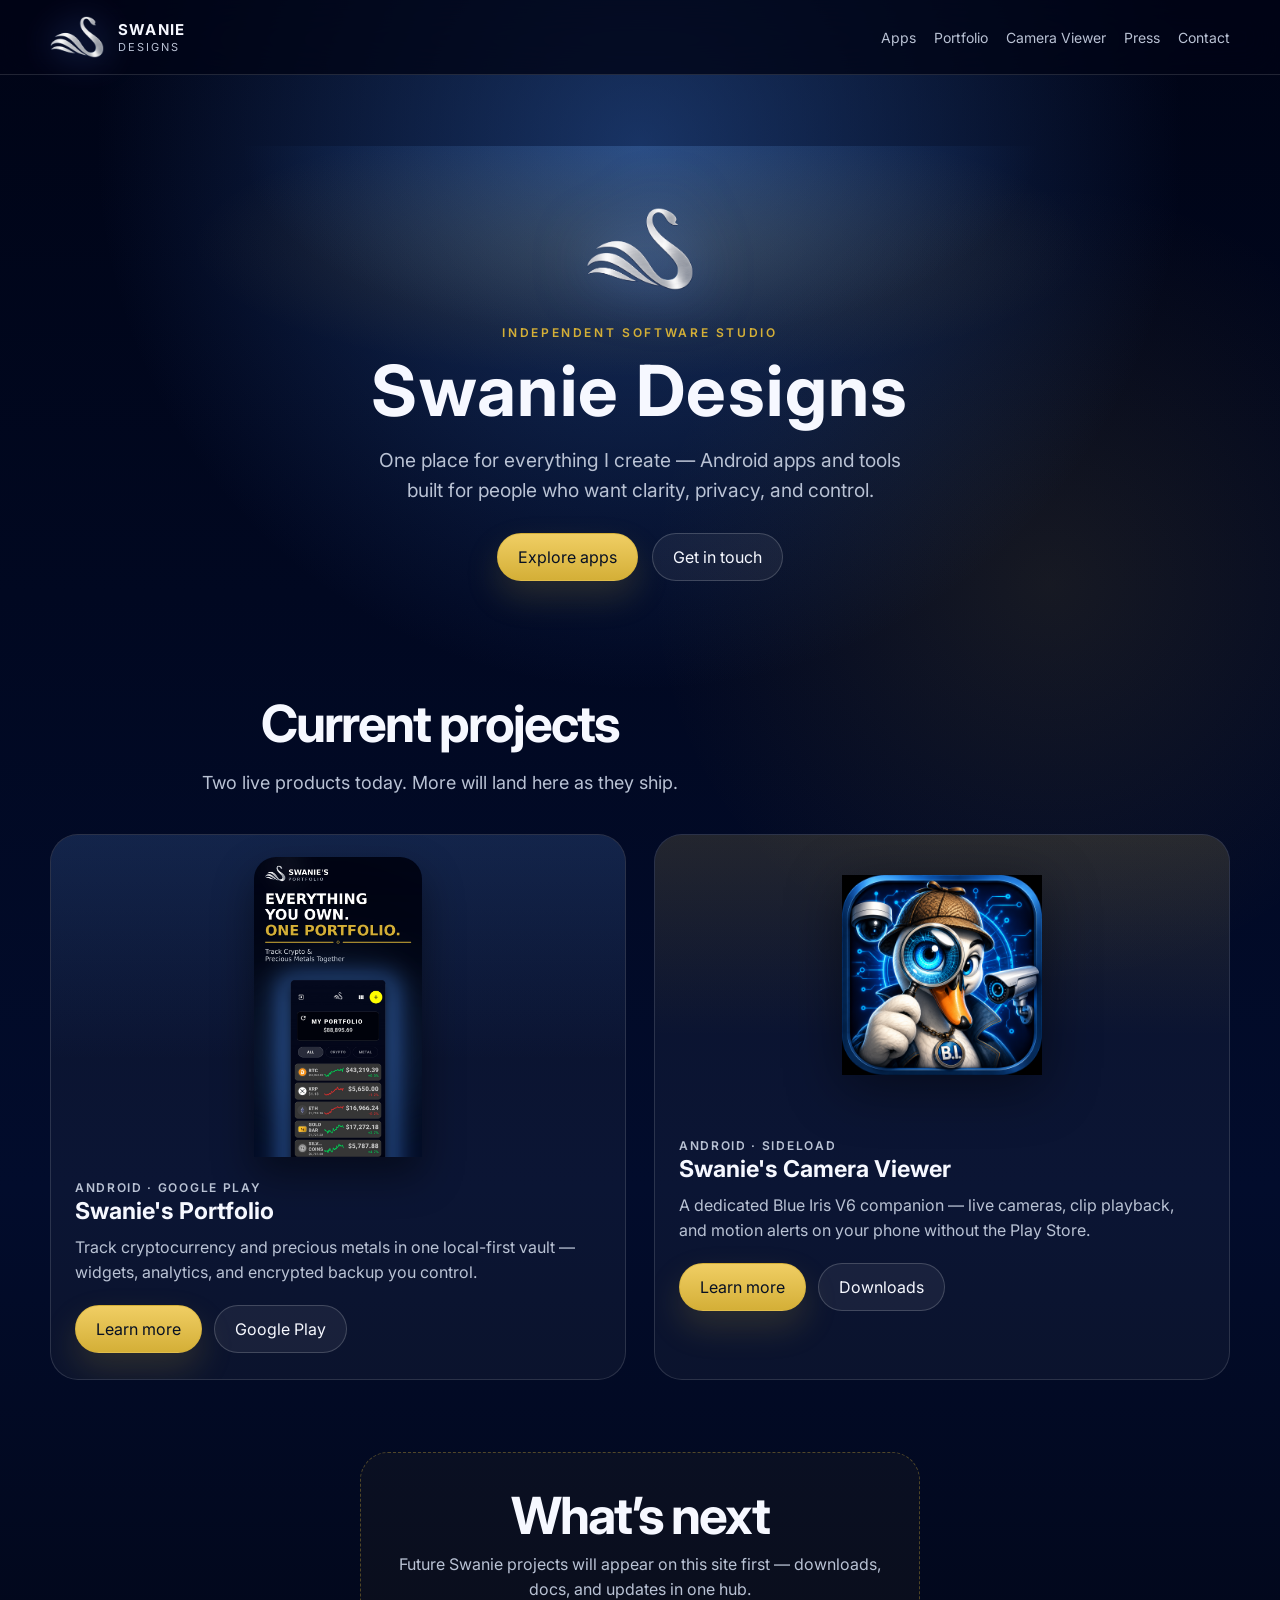
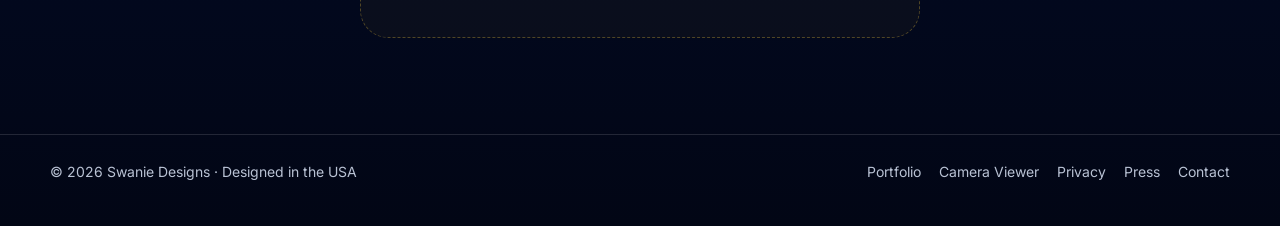
==== commit 3d1c0928: "Website: keep hub product images at natural aspect ratio. Co-authored-by: Cursor <cursoragent@cursor" ====
--- a/website/index.html
+++ b/website/index.html
@@ -48,7 +48,7 @@
   <link rel="preconnect" href="https://fonts.googleapis.com" />
   <link rel="preconnect" href="https://fonts.gstatic.com" crossorigin />
   <link href="https://fonts.googleapis.com/css2?family=Inter:wght@400;500;600;700;800&display=swap" rel="stylesheet" />
-  <link rel="stylesheet" href="styles.css?v=20260803a1" />
+  <link rel="stylesheet" href="styles.css?v=20260803a2" />
 </head>
 <body>
   <header class="nav">
--- a/website/styles.css
+++ b/website/styles.css
@@ -1521,27 +1521,35 @@
 }
 
 .product-tile-visual {
+  display: flex;
+  align-items: flex-end;
+  justify-content: center;
+  min-height: 280px;
   padding: 22px 22px 0;
   background: linear-gradient(180deg, rgba(58, 116, 205, 0.18), transparent 70%);
 }
 
 .product-tile-visual img {
-  width: min(220px, 58%);
-  margin: 0 auto;
+  width: auto;
+  height: auto;
+  max-width: min(220px, 72%);
+  max-height: 300px;
+  margin: 0;
+  object-fit: contain;
   border-radius: 22px 22px 0 0;
   box-shadow: 0 18px 40px var(--shadow);
 }
 
 .product-tile-visual--camview {
-  display: grid;
-  place-items: center;
-  min-height: 260px;
+  align-items: center;
+  min-height: 280px;
   padding: 28px;
   background: linear-gradient(180deg, rgba(212, 175, 55, 0.12), transparent 72%);
 }
 
 .product-tile-visual--camview img {
-  width: min(200px, 55%);
+  max-width: min(200px, 70%);
+  max-height: 220px;
   border-radius: 0;
   box-shadow: none;
   filter: drop-shadow(0 12px 28px rgba(0, 0, 0, 0.45));
@@ -1620,8 +1628,11 @@
 
 .phone-card--camview img {
   width: min(280px, 100%);
+  height: auto;
+  max-height: 320px;
   border-radius: 0;
   box-shadow: none;
+  background: transparent;
   filter: drop-shadow(0 16px 36px rgba(0, 0, 0, 0.5));
 }
 
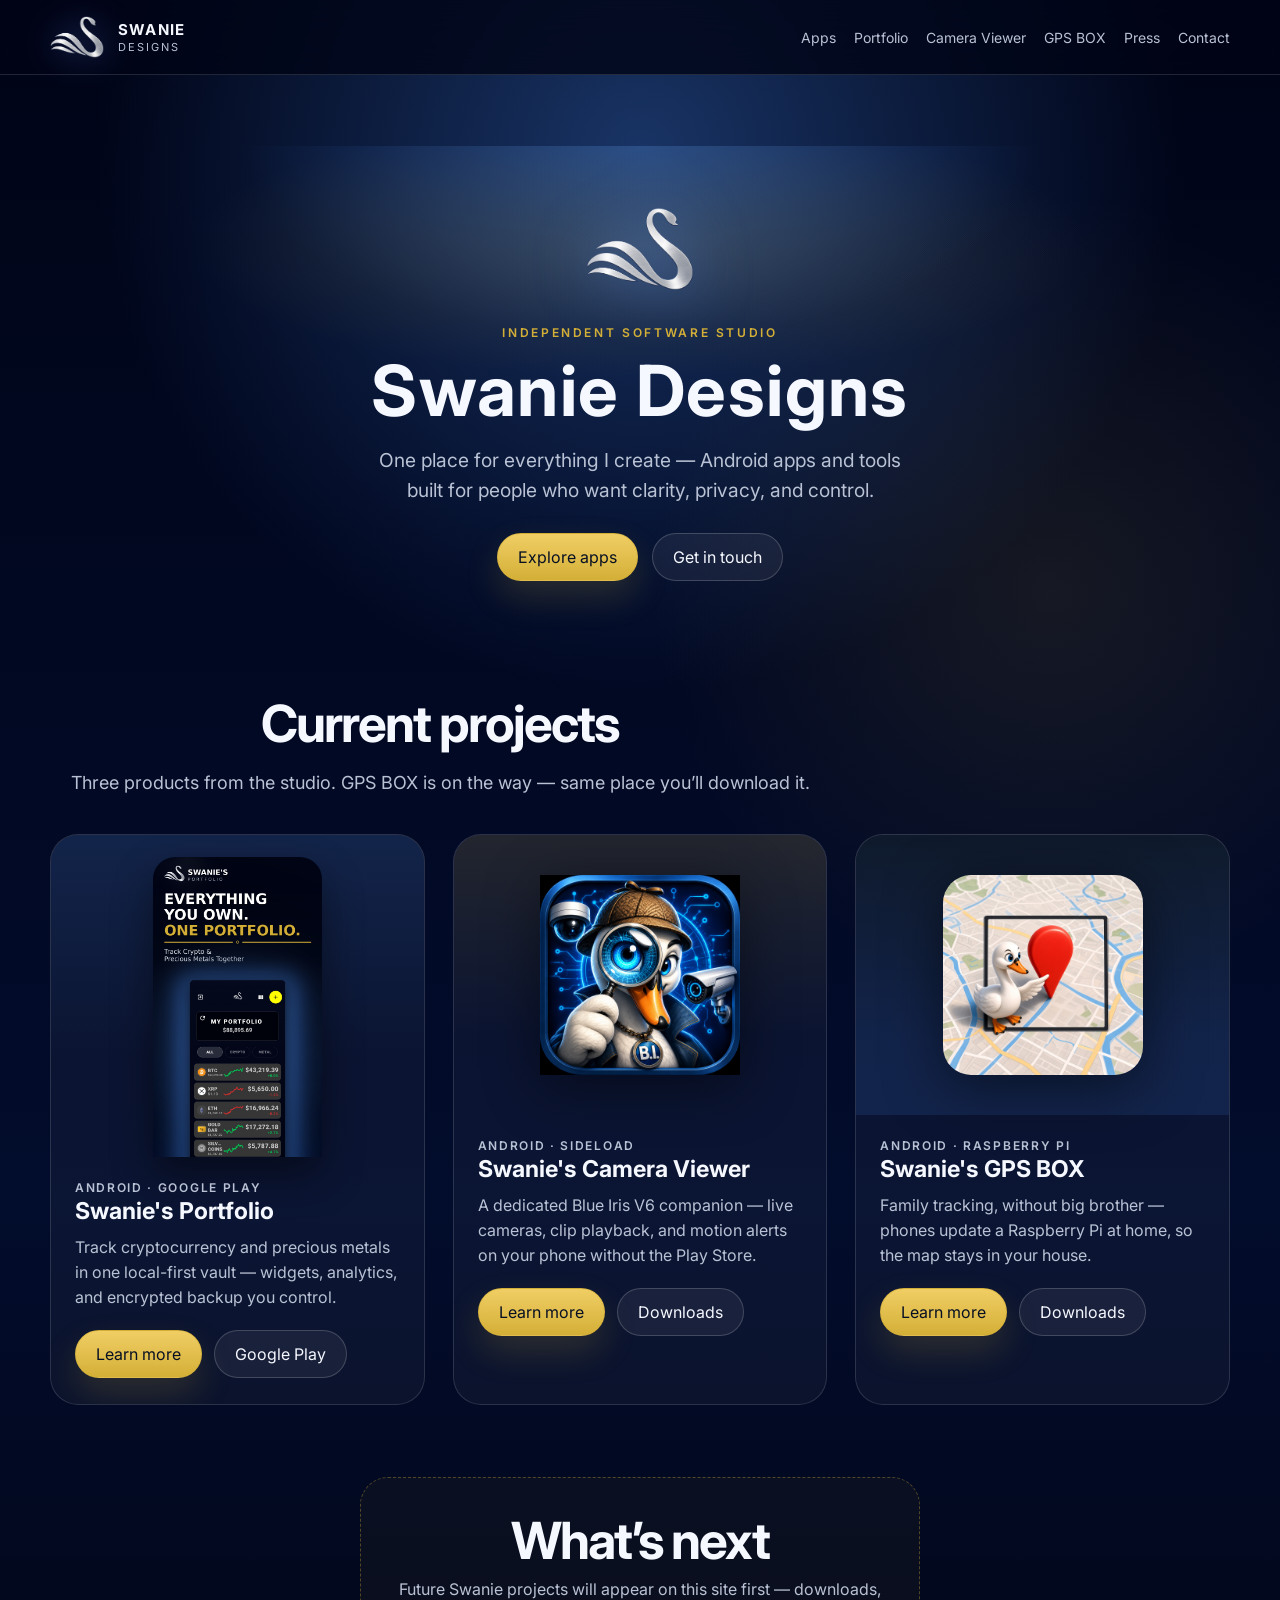
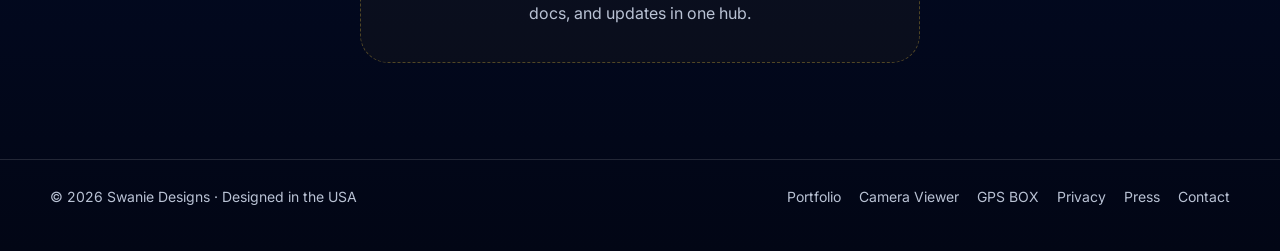
==== commit 6aa15447: "Website: add Swanie's GPS BOX as a hub product with coming-soon downloads." ====
--- a/website/index.html
+++ b/website/index.html
@@ -3,7 +3,7 @@
 <head>
   <meta charset="UTF-8" />
   <meta name="viewport" content="width=device-width, initial-scale=1" />
-  <meta name="description" content="Swanie Designs — Android apps and tools from one studio. Home of Swanie's Portfolio and Swanie's Camera Viewer, with more to come." />
+  <meta name="description" content="Swanie Designs — Android apps and tools from one studio. Home of Swanie's Portfolio, Swanie's Camera Viewer, and Swanie's GPS BOX." />
   <meta name="theme-color" content="#000416" />
   <link rel="canonical" href="https://swaniedesigns.com/" />
   <meta name="robots" content="index, follow" />
@@ -12,18 +12,18 @@
   <meta property="og:type" content="website" />
   <meta property="og:site_name" content="Swanie Designs" />
   <meta property="og:title" content="Swanie Designs — Apps &amp; tools worth keeping" />
-  <meta property="og:description" content="The home for everything Swanie creates: Swanie's Portfolio, Swanie's Camera Viewer, and future projects." />
+  <meta property="og:description" content="The home for everything Swanie creates: Swanie's Portfolio, Swanie's Camera Viewer, Swanie's GPS BOX, and future projects." />
   <meta property="og:url" content="https://swaniedesigns.com/" />
   <meta property="og:image" content="https://swaniedesigns.com/play_store_feature_graphic_1024x500.png" />
   <meta property="og:image:width" content="1024" />
   <meta property="og:image:height" content="500" />
   <meta name="twitter:card" content="summary_large_image" />
   <meta name="twitter:title" content="Swanie Designs" />
-  <meta name="twitter:description" content="Android apps and tools from one studio — Portfolio, Camera Viewer, and more." />
+  <meta name="twitter:description" content="Android apps and tools from one studio — Portfolio, Camera Viewer, GPS BOX, and more." />
   <meta name="twitter:image" content="https://swaniedesigns.com/play_store_feature_graphic_1024x500.png" />
   <link rel="icon" type="image/png" href="favicon-tab.png?v=2" />
   <link rel="apple-touch-icon" href="favicon-tab.png?v=2" />
-  <title>Swanie Designs — Portfolio, Camera Viewer &amp; more</title>
+  <title>Swanie Designs — Portfolio, Camera Viewer, GPS BOX &amp; more</title>
   <script type="application/ld+json">
   {
     "@context": "https://schema.org",
@@ -48,7 +48,7 @@
   <link rel="preconnect" href="https://fonts.googleapis.com" />
   <link rel="preconnect" href="https://fonts.gstatic.com" crossorigin />
   <link href="https://fonts.googleapis.com/css2?family=Inter:wght@400;500;600;700;800&display=swap" rel="stylesheet" />
-  <link rel="stylesheet" href="styles.css?v=20260803a2" />
+  <link rel="stylesheet" href="styles.css?v=20260929a1" />
 </head>
 <body>
   <header class="nav">
@@ -61,6 +61,7 @@
         <a href="#apps">Apps</a>
         <a href="portfolio.html">Portfolio</a>
         <a href="camview.html">Camera Viewer</a>
+        <a href="gpsbox.html">GPS BOX</a>
         <a href="press.html">Press</a>
         <a href="contact.html">Contact</a>
       </nav>
@@ -85,7 +86,7 @@
       <div class="wrap">
         <div class="section-head hub-section-head">
           <h2>Current projects</h2>
-          <p>Two live products today. More will land here as they ship.</p>
+          <p>Three products from the studio. GPS BOX is on the way — same place you’ll download it.</p>
         </div>
 
         <div class="product-grid">
@@ -118,6 +119,21 @@
               </div>
             </div>
           </article>
+
+          <article class="product-tile">
+            <div class="product-tile-visual product-tile-visual--gpsbox">
+              <img src="images/gpsbox-icon.png" alt="Swanie's GPS BOX app icon" width="640" height="640" />
+            </div>
+            <div class="product-tile-body">
+              <p class="product-eyebrow">Android · Raspberry Pi</p>
+              <h3>Swanie's GPS BOX</h3>
+              <p>Family tracking, without big brother — phones update a Raspberry Pi at home, so the map stays in your house.</p>
+              <div class="product-tile-actions">
+                <a class="btn" href="gpsbox.html">Learn more</a>
+                <a class="btn secondary" href="gpsbox.html#download">Downloads</a>
+              </div>
+            </div>
+          </article>
         </div>
       </div>
     </section>
@@ -138,6 +154,7 @@
       <div>
         <a href="portfolio.html">Portfolio</a>
         <a href="camview.html">Camera Viewer</a>
+        <a href="gpsbox.html">GPS BOX</a>
         <a href="privacy.html">Privacy</a>
         <a href="press.html">Press</a>
         <a href="contact.html">Contact</a>
--- a/website/styles.css
+++ b/website/styles.css
@@ -1506,7 +1506,7 @@
 
 .product-grid {
   display: grid;
-  grid-template-columns: repeat(2, minmax(0, 1fr));
+  grid-template-columns: repeat(auto-fit, minmax(280px, 1fr));
   gap: 28px;
 }
 
@@ -1555,6 +1555,21 @@
   filter: drop-shadow(0 12px 28px rgba(0, 0, 0, 0.45));
 }
 
+.product-tile-visual--gpsbox {
+  align-items: center;
+  min-height: 280px;
+  padding: 28px;
+  background: linear-gradient(180deg, rgba(14, 26, 43, 0.85), rgba(58, 116, 205, 0.16) 72%);
+}
+
+.product-tile-visual--gpsbox img {
+  max-width: min(200px, 70%);
+  max-height: 220px;
+  border-radius: 28px;
+  box-shadow: none;
+  filter: drop-shadow(0 12px 28px rgba(0, 0, 0, 0.5));
+}
+
 .product-tile-body {
   padding: 22px 24px 26px;
 }
@@ -1636,6 +1651,32 @@
   filter: drop-shadow(0 16px 36px rgba(0, 0, 0, 0.5));
 }
 
+.phone-card--gpsbox {
+  display: grid;
+  place-items: center;
+  padding: 36px;
+  background:
+    radial-gradient(circle at 50% 38%, rgba(58, 116, 205, 0.32), transparent 62%),
+    rgba(14, 26, 43, 0.55);
+}
+
+.phone-card--gpsbox img {
+  width: min(280px, 100%);
+  height: auto;
+  max-height: 320px;
+  border-radius: 36px;
+  box-shadow: none;
+  background: transparent;
+  filter: drop-shadow(0 16px 36px rgba(0, 0, 0, 0.55));
+}
+
+.gpsbox-download-grid {
+  display: grid;
+  grid-template-columns: repeat(3, minmax(0, 1fr));
+  gap: 18px;
+  margin-top: 8px;
+}
+
 .feature-grid {
   display: grid;
   grid-template-columns: repeat(3, minmax(0, 1fr));
@@ -1704,14 +1745,22 @@
   }
 }
 
+@media (max-width: 1100px) {
+  .gpsbox-download-grid {
+    grid-template-columns: repeat(2, minmax(0, 1fr));
+  }
+}
+
 @media (max-width: 900px) {
   .product-grid,
   .feature-grid,
-  .camview-download-grid {
+  .camview-download-grid,
+  .gpsbox-download-grid {
     grid-template-columns: 1fr;
   }
 
-  .product-tile-visual--camview {
+  .product-tile-visual--camview,
+  .product-tile-visual--gpsbox {
     min-height: 200px;
   }
 }
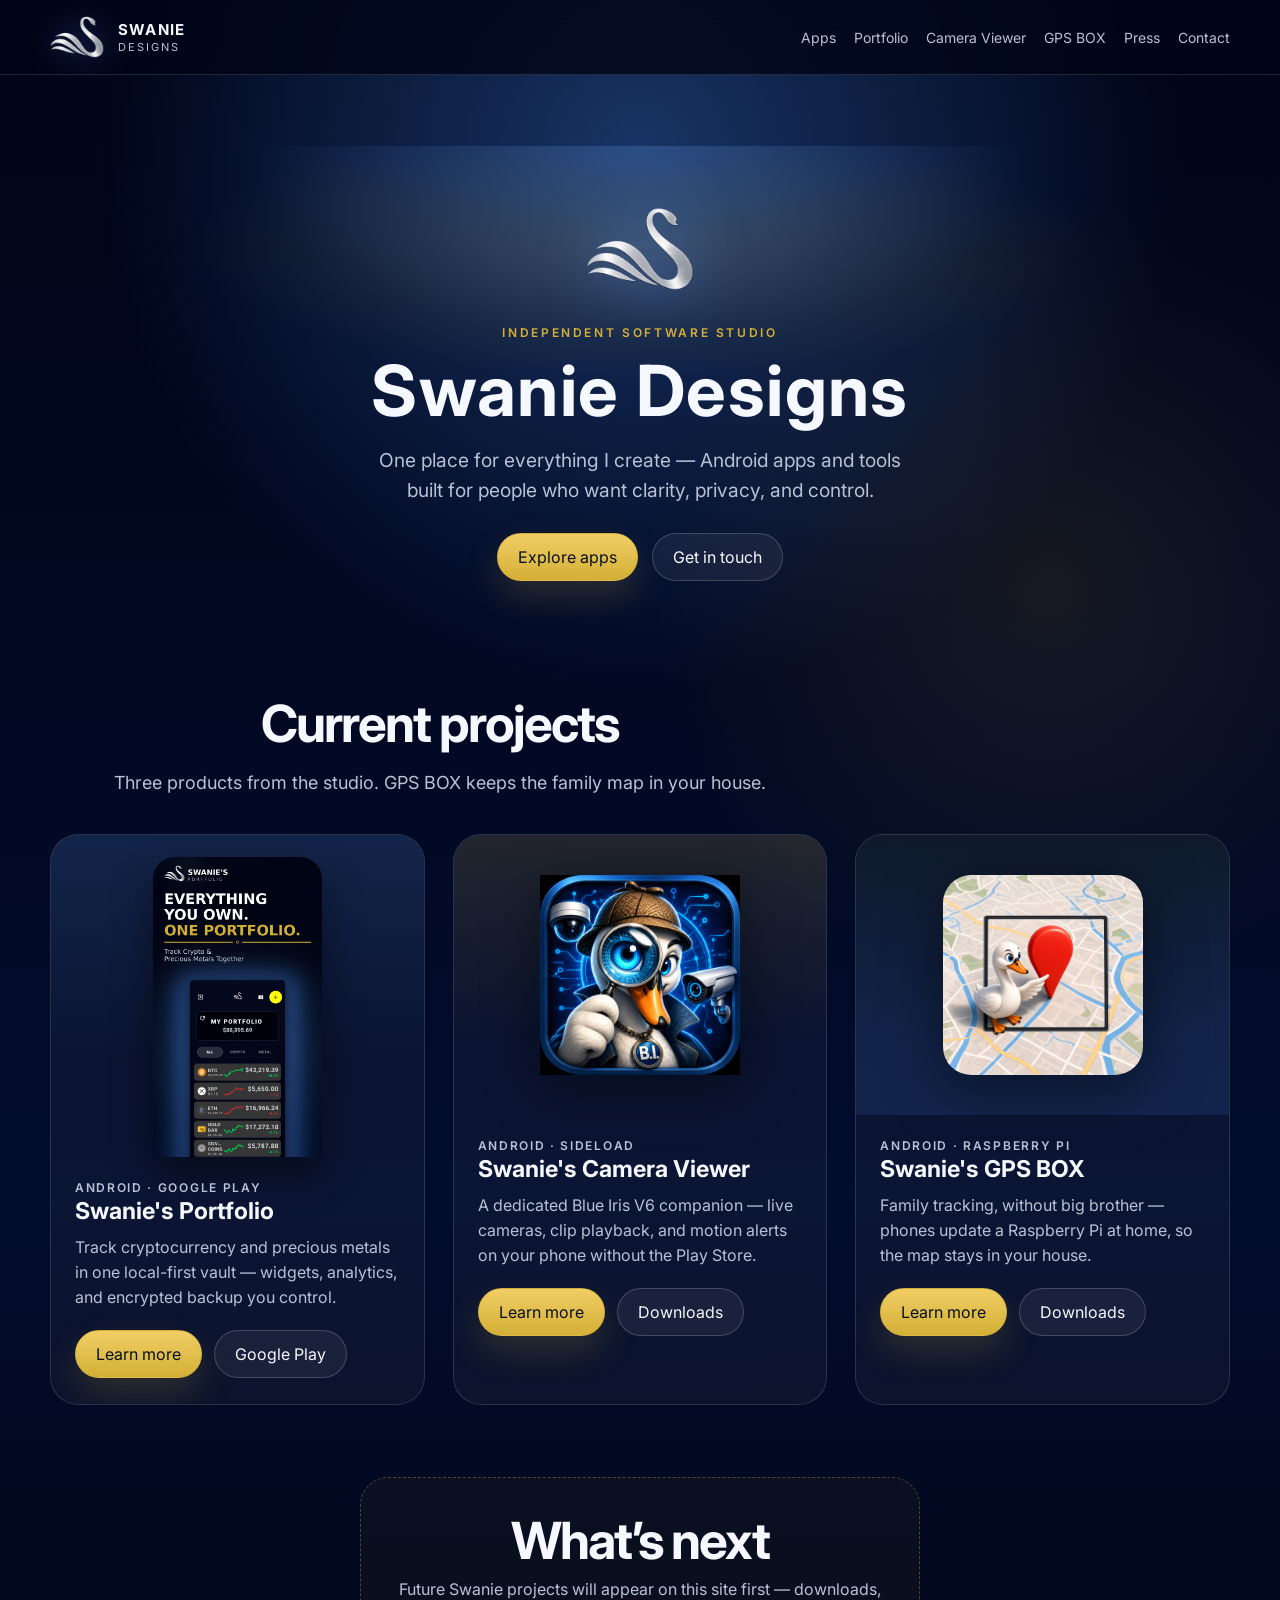
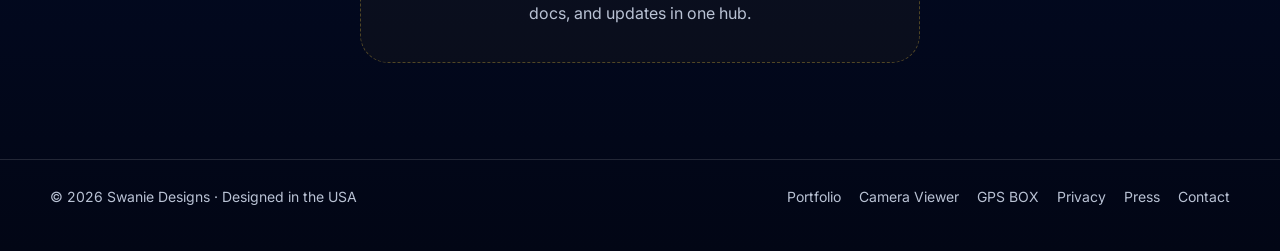
==== commit 6480a85c: "Website: state GPS BOX facts, and add the support page. Co-authored-by: Cursor <cursoragent@cursor.c" ====
--- a/website/index.html
+++ b/website/index.html
@@ -86,7 +86,7 @@
       <div class="wrap">
         <div class="section-head hub-section-head">
           <h2>Current projects</h2>
-          <p>Three products from the studio. GPS BOX is on the way — same place you’ll download it.</p>
+          <p>Three products from the studio. GPS BOX keeps the family map in your house.</p>
         </div>
 
         <div class="product-grid">
